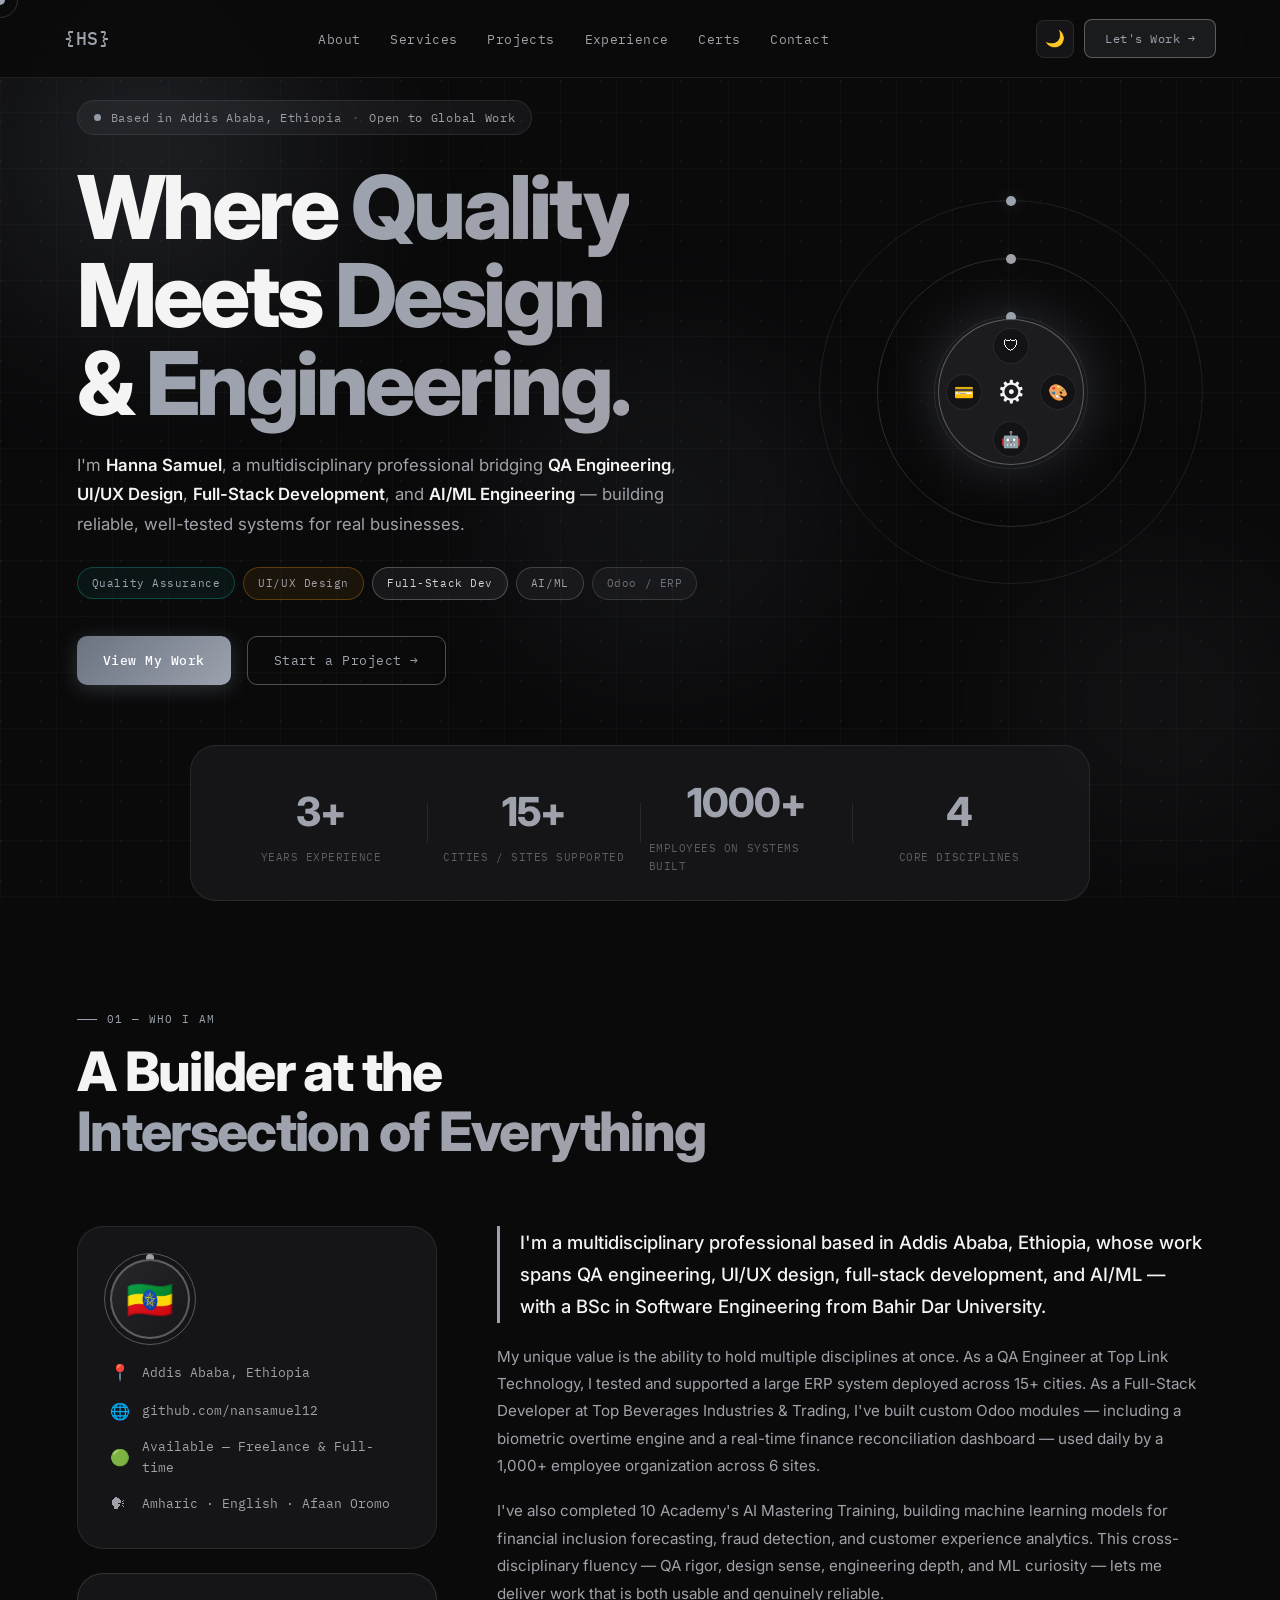
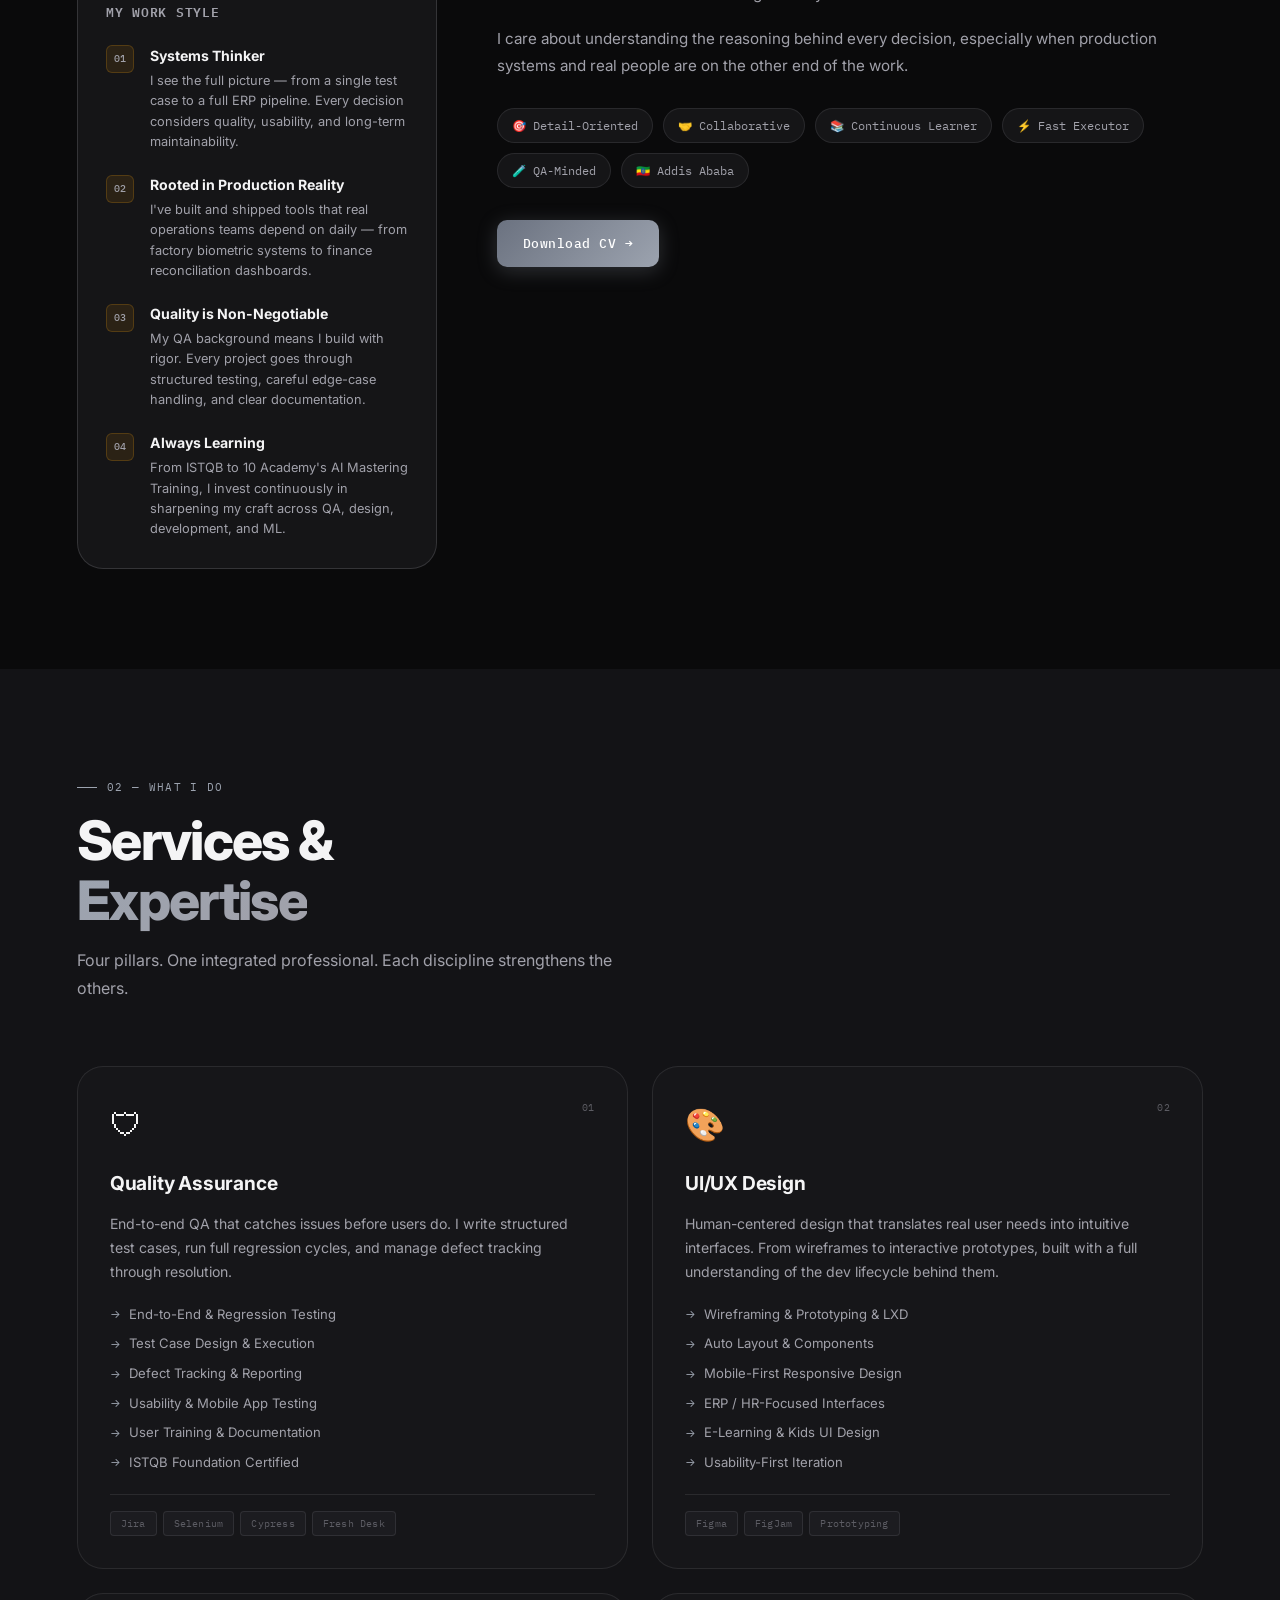
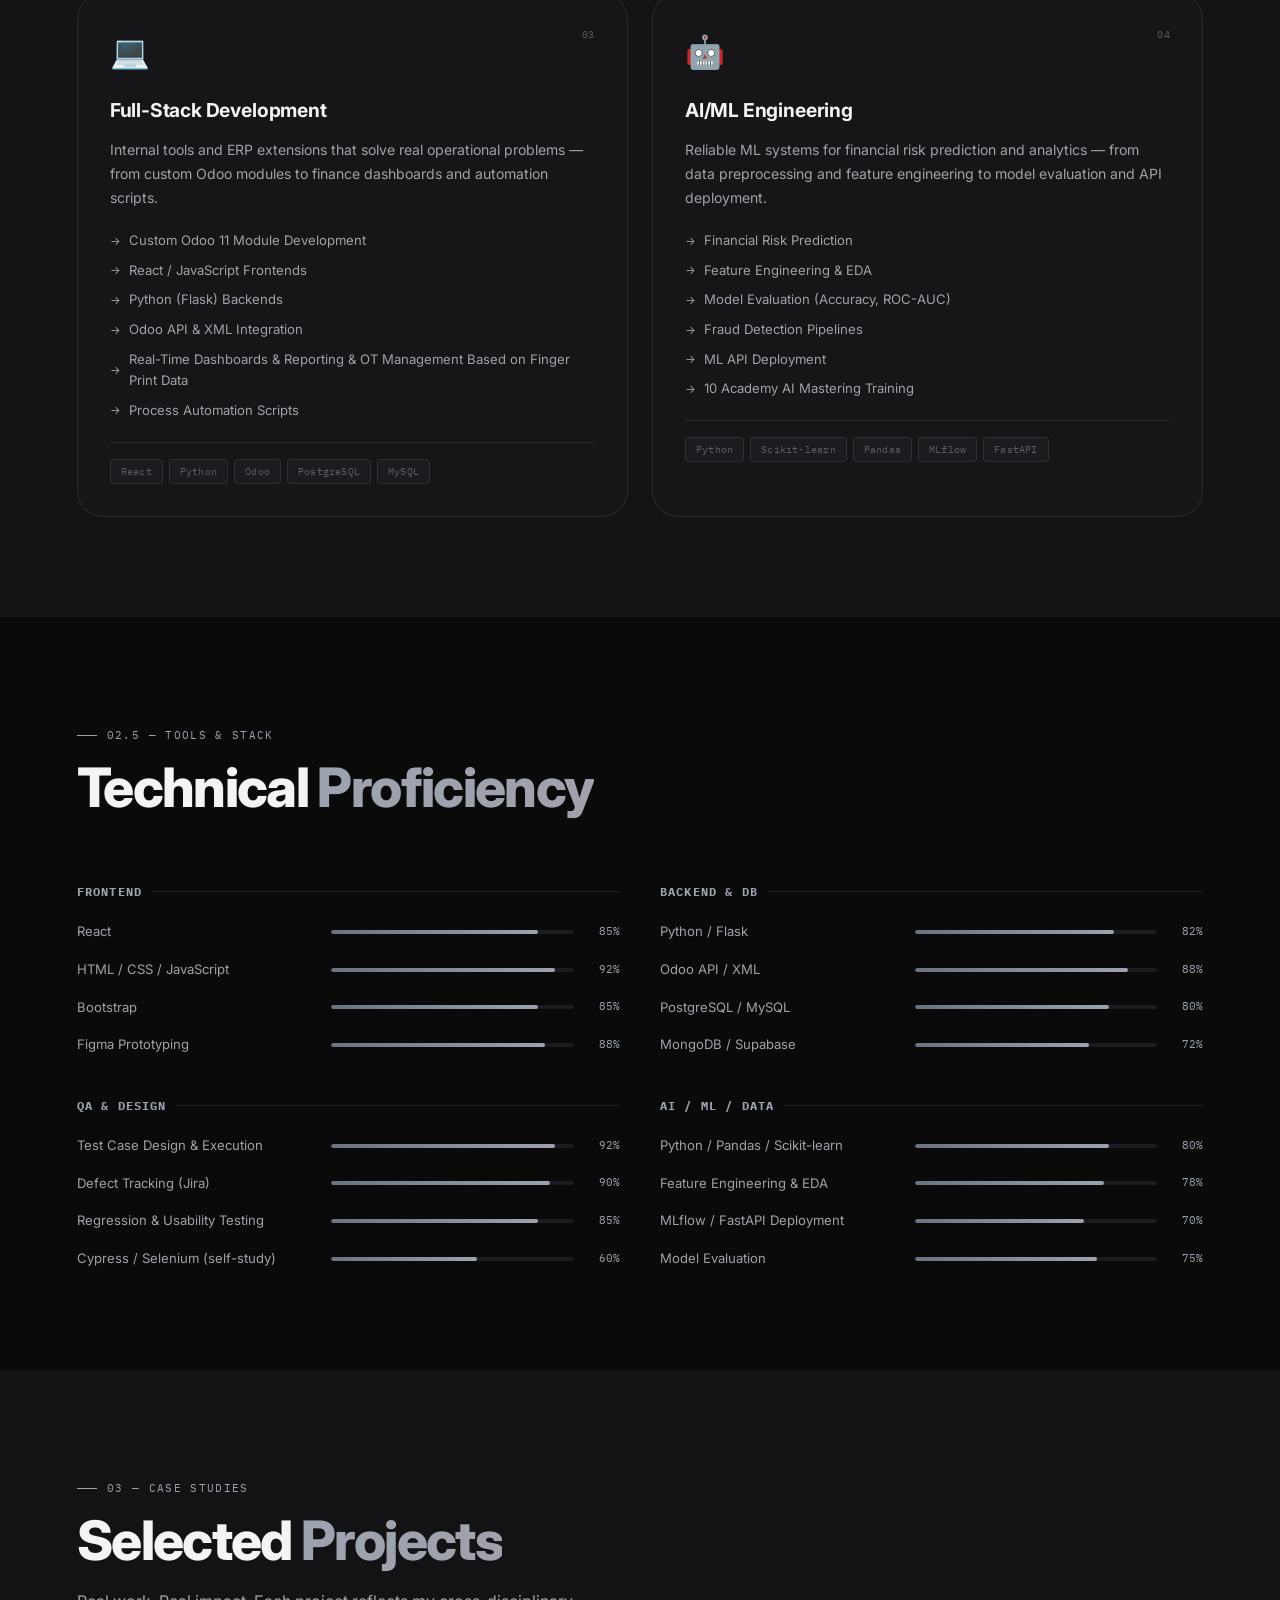
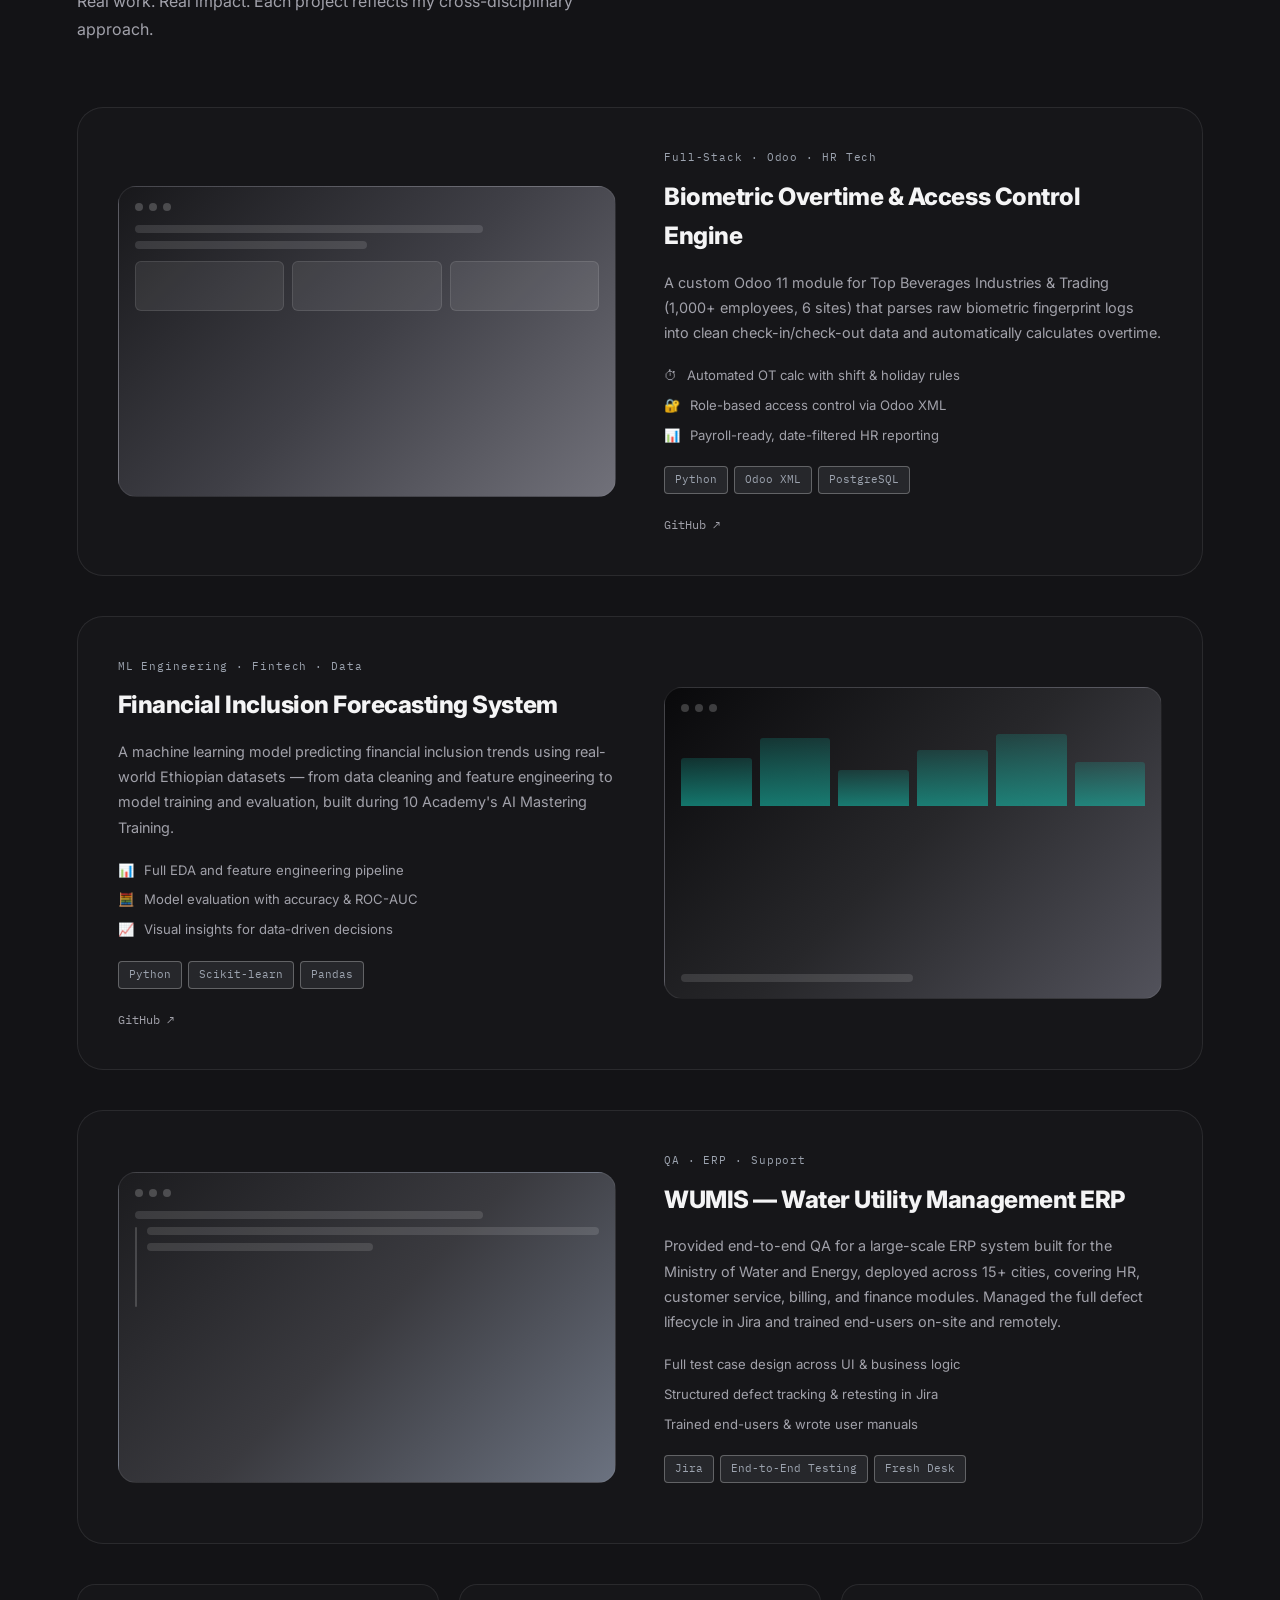
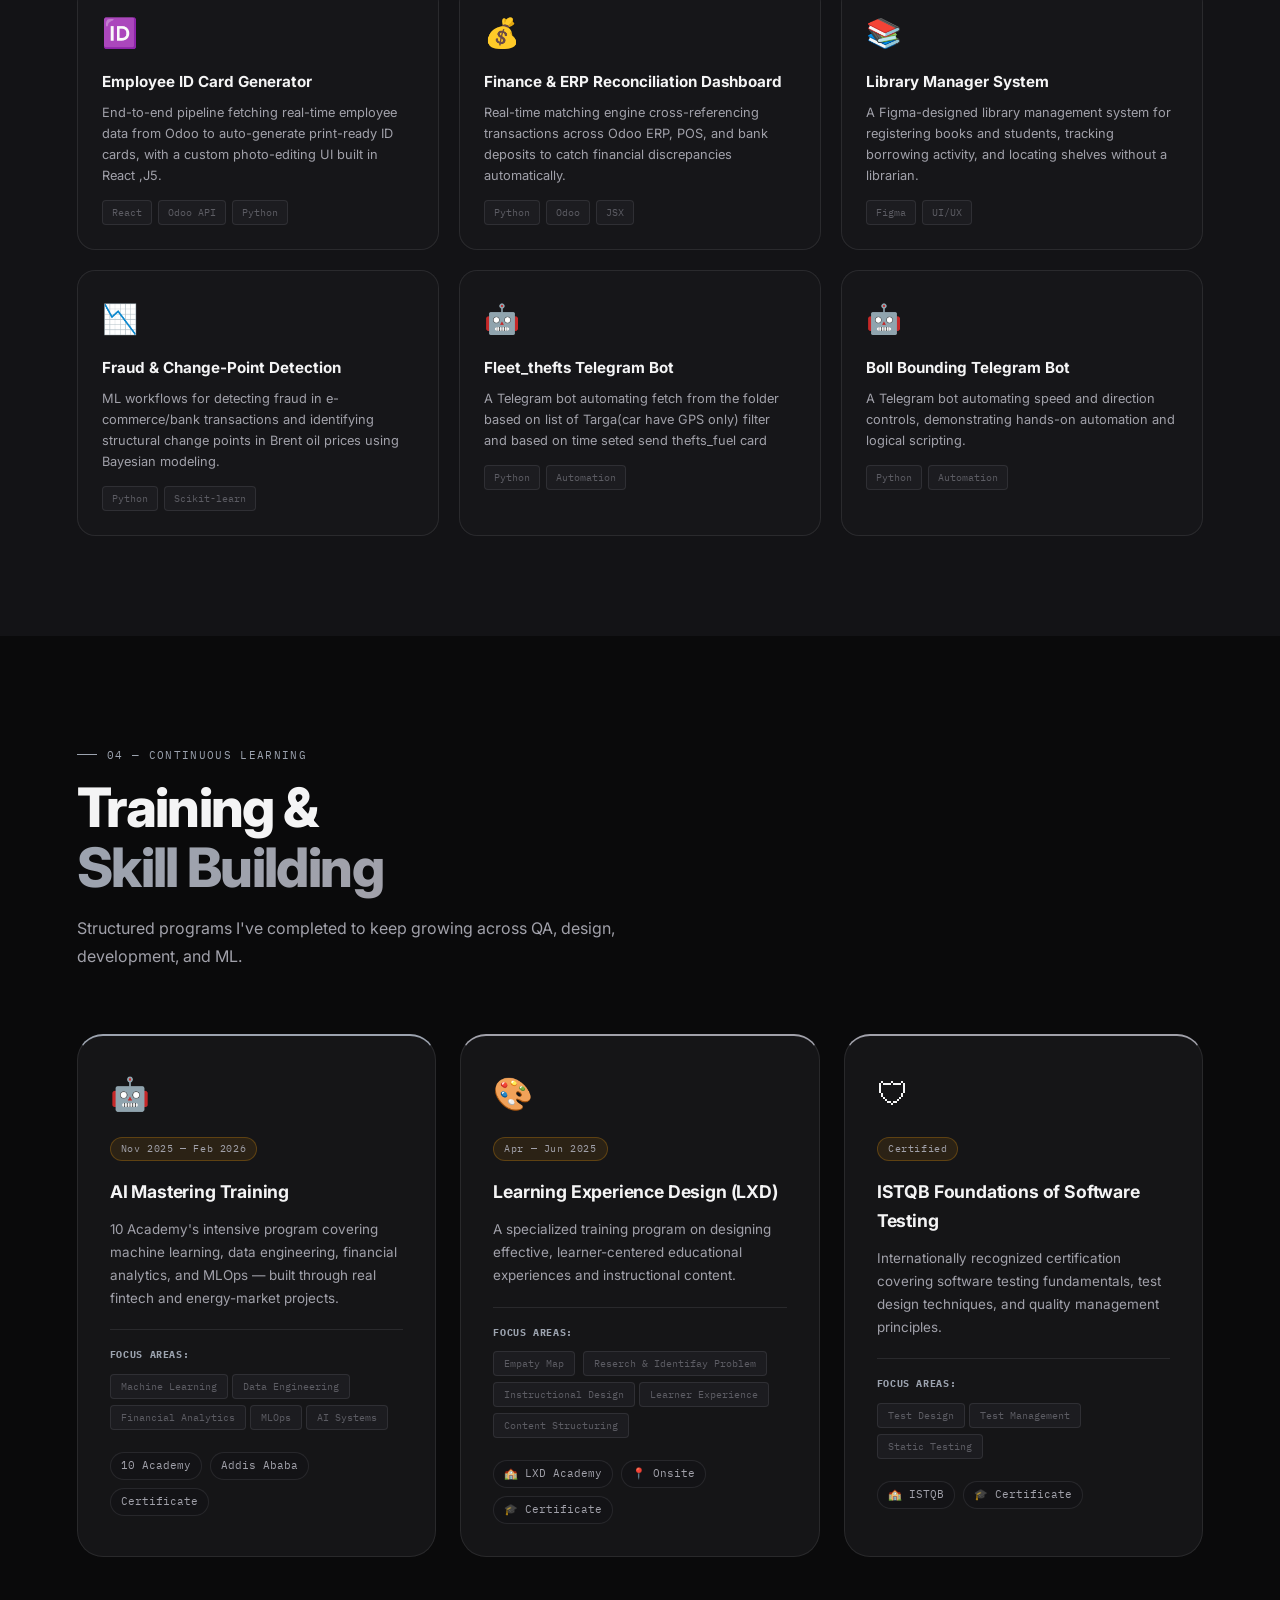
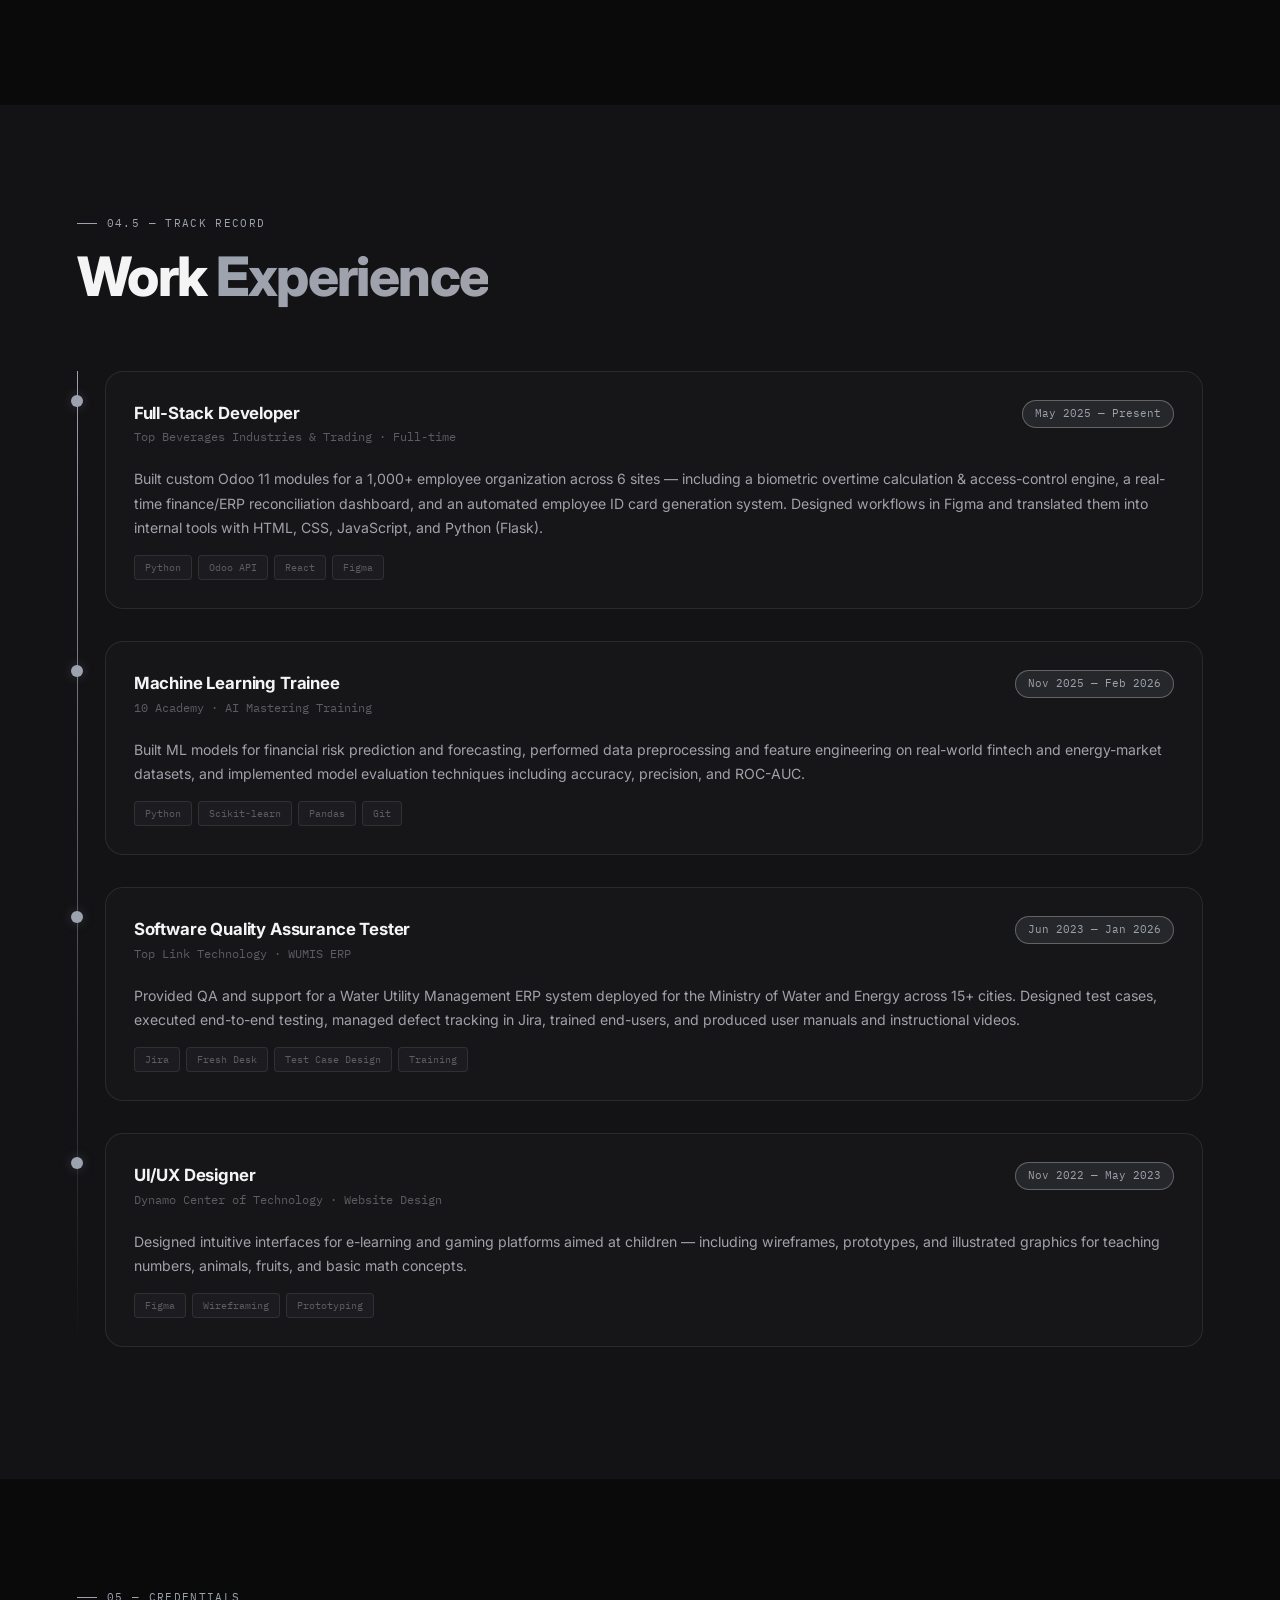
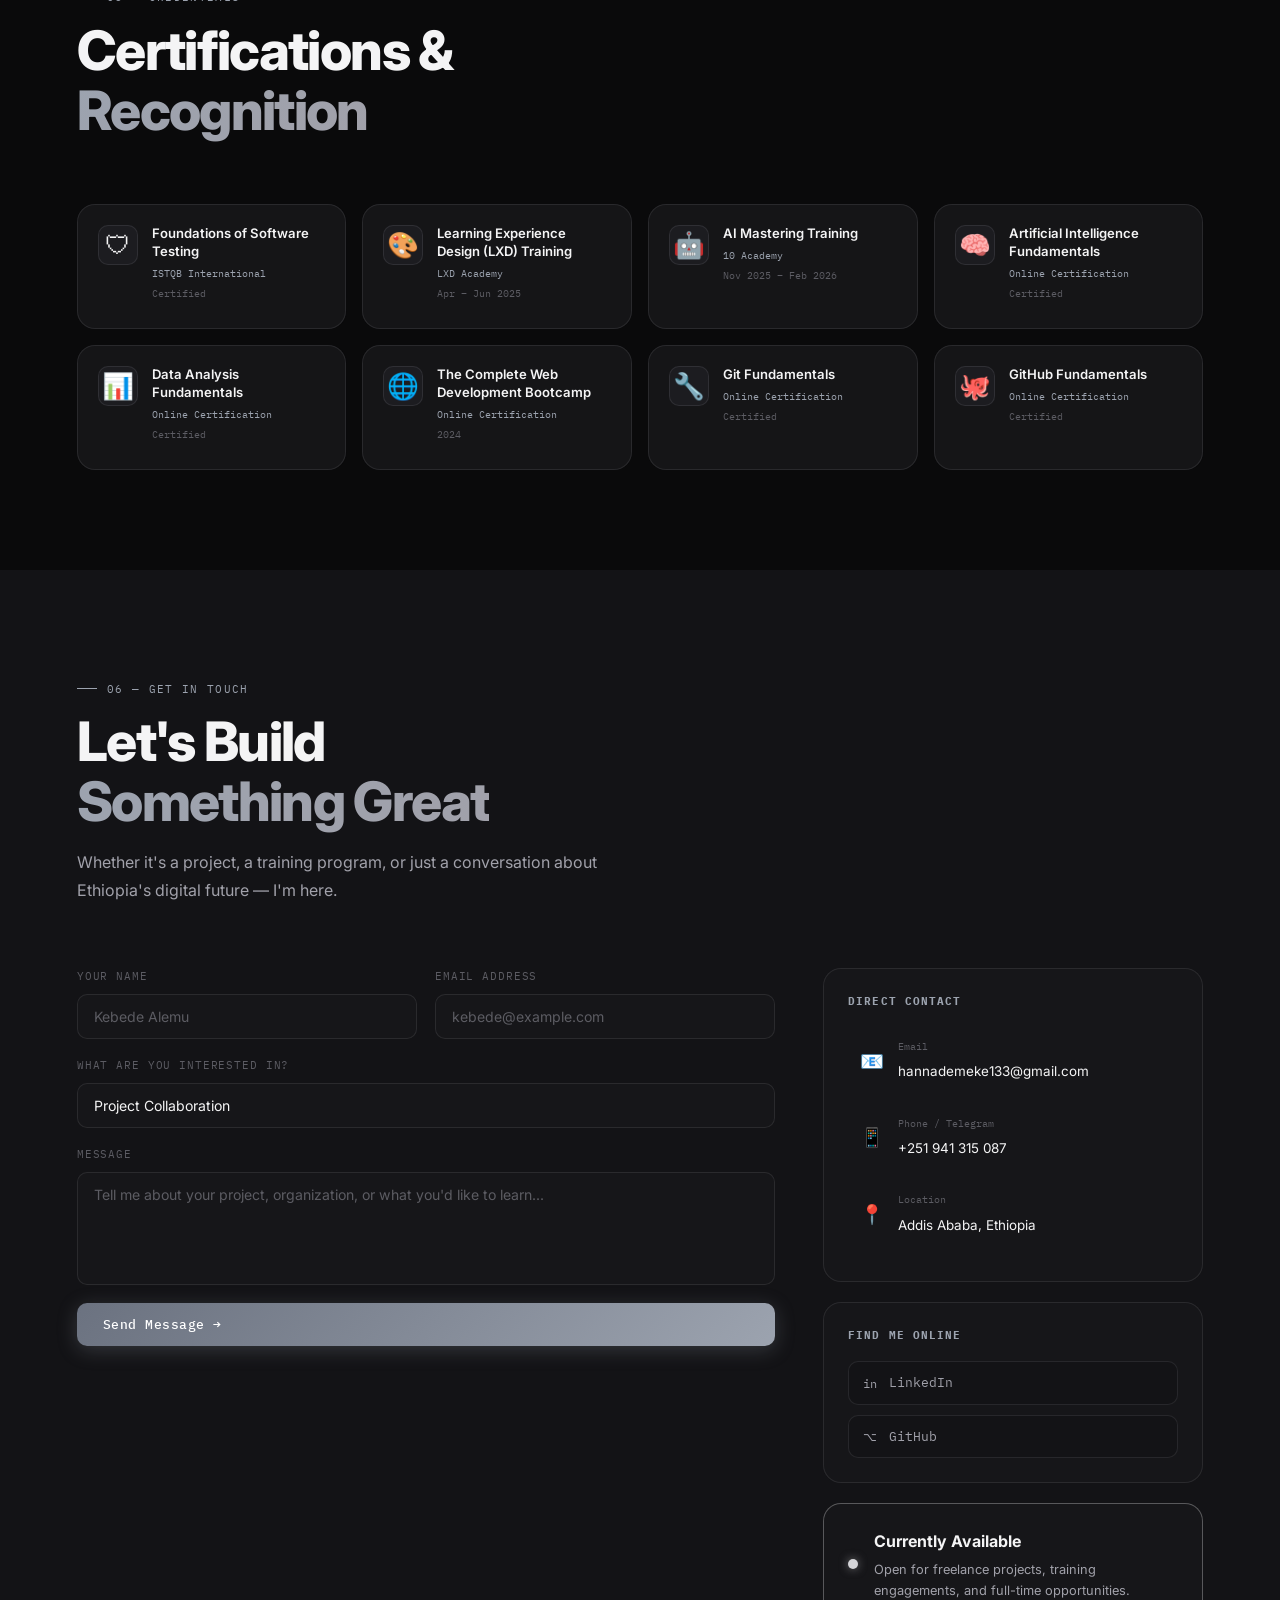
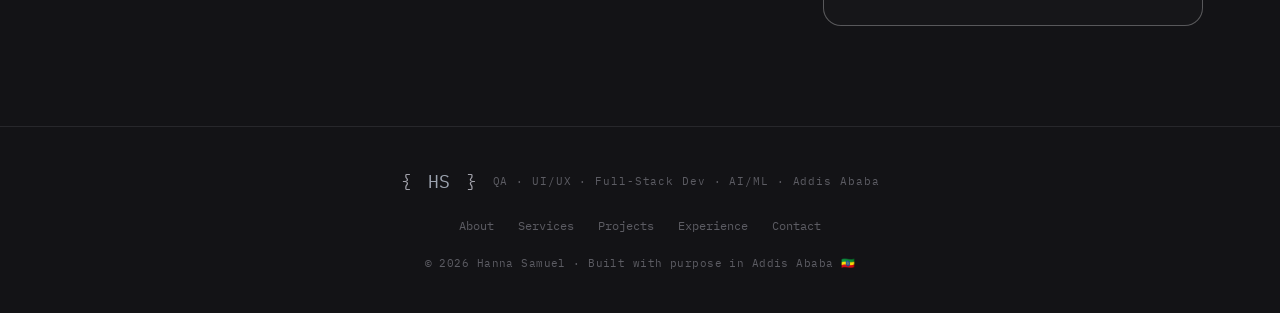
==== index.html @ 56874fc3 "personal website paid" ====
<!DOCTYPE html>
<html lang="en" data-theme="dark">
<head>
  <meta charset="UTF-8" />
  <meta name="viewport" content="width=device-width, initial-scale=1.0" />
  <title>Hanna Samuel — QA · UI/UX · Full-Stack Dev · AI/ML</title>
  <link rel="preconnect" href="https://fonts.googleapis.com" />
  <link href="https://fonts.googleapis.com/css2?family=Inter:wght@300;400;500;600;700;800;900&family=IBM+Plex+Mono:ital,wght@0,300;0,400;0,500;1,300&display=swap" rel="stylesheet" />
  <link rel="stylesheet" href="style.css" />
</head>
<body>

  <!-- ═══ CURSOR ═══ -->
  <div class="cursor" id="cursor"></div>
  <div class="cursor-trail" id="cursorTrail"></div>

  <!-- ═══ NAV ═══ -->
  <nav id="navbar">
    <a href="#hero" class="nav-logo">
      <span class="logo-bracket">{</span>HS<span class="logo-bracket">}</span>
    </a>
    <ul class="nav-links" id="navLinks">
      <li><a href="#about" data-label="01">About</a></li>
      <li><a href="#services" data-label="02">Services</a></li>
      <li><a href="#projects" data-label="03">Projects</a></li>
      <li><a href="#experience" data-label="04">Experience</a></li>
      <li><a href="#certificates" data-label="05">Certs</a></li>
      <li><a href="#contact" data-label="06">Contact</a></li>
    </ul>
    <div class="nav-actions">
      <button class="theme-btn" id="themeBtn" aria-label="Toggle theme">
        <span class="theme-icon-dark">🌙</span>
        <span class="theme-icon-light">☀️</span>
      </button>
      <a href="#contact" class="nav-cta">Let's Work →</a>
      <button class="hamburger" id="hamburger" aria-label="Menu">
        <span></span><span></span><span></span>
      </button>
    </div>
  </nav>

  <!-- Mobile Drawer -->
  <div class="mobile-drawer" id="mobileDrawer">
    <button class="drawer-close" id="drawerClose">✕</button>
    <nav class="drawer-nav">
      <a href="#about" onclick="closeDrawer()">About</a>
      <a href="#services" onclick="closeDrawer()">Services</a>
      <a href="#projects" onclick="closeDrawer()">Projects</a>
      <a href="#experience" onclick="closeDrawer()">Experience</a>
      <a href="#certificates" onclick="closeDrawer()">Certs</a>
      <a href="#contact" onclick="closeDrawer()">Contact</a>
    </nav>
    <div class="drawer-footer">
      <span class="drawer-tag">QA · UI/UX · Full-Stack Dev · AI/ML</span>
    </div>
  </div>

  <!-- ═══ HERO ═══ -->
  <section id="hero" class="hero">
    <!-- Ambient background -->
    <div class="hero-bg">
      <div class="hero-orb hero-orb-1"></div>
      <div class="hero-orb hero-orb-2"></div>
      <div class="hero-orb hero-orb-3"></div>
      <div class="hero-grid"></div>
    </div>

    <div class="hero-inner">
      <div class="hero-content">
        <div class="hero-eyebrow">
          <span class="hero-dot"></span>
          <span>Based in Addis Ababa, Ethiopia</span>
          <span class="hero-sep">·</span>
          <span>Open to Global Work</span>
        </div>

        <h1 class="hero-heading">
          <span class="line line-1">Where <em>Quality</em></span>
          <span class="line line-2">Meets <em>Design</em></span>
          <span class="line line-3">&amp; <em>Engineering.</em></span>
        </h1>

        <p class="hero-desc">
          I'm <strong>Hanna Samuel</strong>, a multidisciplinary professional bridging <strong>QA Engineering</strong>, <strong>UI/UX Design</strong>,
          <strong>Full-Stack Development</strong>, and <strong>AI/ML Engineering</strong> — building reliable, well-tested systems for real businesses.
        </p>

        <div class="hero-disciplines">
          <span class="disc disc-qa">Quality Assurance</span>
          <span class="disc disc-ux">UI/UX Design</span>
          <span class="disc disc-dev">Full-Stack Dev</span>
          <span class="disc disc-ai">AI/ML</span>
          <span class="disc disc-fin">Odoo / ERP</span>
        </div>

        <div class="hero-cta-row">
          <a href="#projects" class="btn-primary">View My Work</a>
          <a href="#contact" class="btn-ghost">Start a Project →</a>
        </div>
      </div>

      <div class="hero-visual">
        <div class="hv-ring hv-ring-1"></div>
        <div class="hv-ring hv-ring-2"></div>
        <div class="hv-ring hv-ring-3"></div>
        <div class="hv-core">
          <div class="hv-icon">⚙</div>
          <div class="hv-orbit hv-orbit-1"><span title="QA">🛡</span></div>
          <div class="hv-orbit hv-orbit-2"><span title="UI/UX">🎨</span></div>
          <div class="hv-orbit hv-orbit-3"><span title="AI/ML">🤖</span></div>
          <div class="hv-orbit hv-orbit-4"><span title="Fintech">💳</span></div>
        </div>
      </div>
    </div>

    <div class="hero-stats-bar">
      <div class="hstat"><span class="hstat-n">3+</span><span class="hstat-l">Years Experience</span></div>
      <div class="hstat-div"></div>
      <div class="hstat"><span class="hstat-n">15+</span><span class="hstat-l">Cities / Sites Supported</span></div>
      <div class="hstat-div"></div>
      <div class="hstat"><span class="hstat-n">1000+</span><span class="hstat-l">Employees on Systems Built</span></div>
      <div class="hstat-div"></div>
      <div class="hstat"><span class="hstat-n">4</span><span class="hstat-l">Core Disciplines</span></div>
    </div>
  </section>

  <!-- ═══ ABOUT ═══ -->
  <section id="about" class="section">
    <div class="container">
      <div class="section-header reveal">
        <span class="sec-label">01 — Who I Am</span>
        <h2 class="sec-title">A Builder at the<br><em>Intersection of Everything</em></h2>
      </div>

      <div class="about-grid">
        <div class="about-left reveal">
          <div class="about-card about-card-main">
            <div class="about-avatar">
              <div class="avatar-inner">🇪🇹</div>
              <div class="avatar-ring"></div>
            </div>
            <div class="about-quick">
              <div class="aq-item"><span class="aq-icon">📍</span><span>Addis Ababa, Ethiopia</span></div>
              <div class="aq-item"><span class="aq-icon">🌐</span><span>github.com/nansamuel12</span></div>
              <div class="aq-item"><span class="aq-icon">🟢</span><span>Available — Freelance &amp; Full-time</span></div>
              <div class="aq-item"><span class="aq-icon">🗣</span><span>Amharic · English · Afaan Oromo</span></div>
            </div>
          </div>

          <div class="work-style-card reveal">
            <h4 class="wsc-title">My Work Style</h4>
            <div class="wsc-items">
              <div class="wsc-item">
                <span class="wsc-num">01</span>
                <div>
                  <strong>Systems Thinker</strong>
                  <p>I see the full picture — from a single test case to a full ERP pipeline. Every decision considers quality, usability, and long-term maintainability.</p>
                </div>
              </div>
              <div class="wsc-item">
                <span class="wsc-num">02</span>
                <div>
                  <strong>Rooted in Production Reality</strong>
                  <p>I've built and shipped tools that real operations teams depend on daily — from factory biometric systems to finance reconciliation dashboards.</p>
                </div>
              </div>
              <div class="wsc-item">
                <span class="wsc-num">03</span>
                <div>
                  <strong>Quality is Non-Negotiable</strong>
                  <p>My QA background means I build with rigor. Every project goes through structured testing, careful edge-case handling, and clear documentation.</p>
                </div>
              </div>
              <div class="wsc-item">
                <span class="wsc-num">04</span>
                <div>
                  <strong>Always Learning</strong>
                  <p>From ISTQB to 10 Academy's AI Mastering Training, I invest continuously in sharpening my craft across QA, design, development, and ML.</p>
                </div>
              </div>
            </div>
          </div>
        </div>

        <div class="about-right reveal">
          <p class="about-intro">I'm a multidisciplinary professional based in Addis Ababa, Ethiopia, whose work spans QA engineering, UI/UX design, full-stack development, and AI/ML — with a BSc in Software Engineering from Bahir Dar University.</p>
          <p class="about-body">My unique value is the ability to hold multiple disciplines at once. As a QA Engineer at Top Link Technology, I tested and supported a large ERP system deployed across 15+ cities. As a Full-Stack Developer at Top Beverages Industries &amp; Trading, I've built custom Odoo modules — including a biometric overtime engine and a real-time finance reconciliation dashboard — used daily by a 1,000+ employee organization across 6 sites.</p>
          <p class="about-body">I've also completed 10 Academy's AI Mastering Training, building machine learning models for financial inclusion forecasting, fraud detection, and customer experience analytics. This cross-disciplinary fluency — QA rigor, design sense, engineering depth, and ML curiosity — lets me deliver work that is both usable and genuinely reliable.</p>
          <p class="about-body">I care about understanding the reasoning behind every decision, especially when production systems and real people are on the other end of the work.</p>

          <div class="about-values">
            <div class="av-tag">🎯 Detail-Oriented</div>
            <div class="av-tag">🤝 Collaborative</div>
            <div class="av-tag">📚 Continuous Learner</div>
            <div class="av-tag">⚡ Fast Executor</div>
            <div class="av-tag">🧪 QA-Minded</div>
            <div class="av-tag">🇪🇹 Addis Ababa</div>
          </div>

          <a href="#contact" class="btn-primary" style="margin-top:32px;display:inline-flex">Download CV →</a>
        </div>
      </div>
    </div>
  </section>

  <!-- ═══ SERVICES ═══ -->
  <section id="services" class="section section-alt">
    <div class="container">
      <div class="section-header reveal">
        <span class="sec-label">02 — What I Do</span>
        <h2 class="sec-title">Services &amp;<br><em>Expertise</em></h2>
        <p class="sec-sub">Four pillars. One integrated professional. Each discipline strengthens the others.</p>
      </div>

      <div class="services-grid reveal">

        <!-- QA -->
        <div class="service-card sc-qa">
          <div class="sc-header">
            <div class="sc-icon">🛡</div>
            <span class="sc-num">01</span>
          </div>
          <h3 class="sc-title">Quality Assurance</h3>
          <p class="sc-desc">End-to-end QA that catches issues before users do. I write structured test cases, run full regression cycles, and manage defect tracking through resolution.</p>
          <ul class="sc-list">
            <li>End-to-End &amp; Regression Testing</li>
            <li>Test Case Design &amp; Execution</li>
            <li>Defect Tracking &amp; Reporting</li>
            <li>Usability &amp; Mobile App Testing</li>
            <li>User Training &amp; Documentation</li>
            <li>ISTQB Foundation Certified</li>
          </ul>
          <div class="sc-tools">
            <span>Jira</span><span>Selenium</span><span>Cypress</span><span>Fresh Desk</span>
          </div>
        </div>

        <!-- UX -->
        <div class="service-card sc-ux">
          <div class="sc-header">
            <div class="sc-icon">🎨</div>
            <span class="sc-num">02</span>
          </div>
          <h3 class="sc-title">UI/UX Design</h3>
          <p class="sc-desc">Human-centered design that translates real user needs into intuitive interfaces. From wireframes to interactive prototypes, built with a full understanding of the dev lifecycle behind them.</p>
          <ul class="sc-list">
            <li>Wireframing &amp; Prototyping  &amp; LXD</li>
            <li>Auto Layout &amp; Components</li>
            <li>Mobile-First Responsive Design</li>
            <li>ERP / HR-Focused Interfaces</li>
            <li>E-Learning &amp; Kids UI Design</li>
            <li>Usability-First Iteration</li>
          </ul>
          <div class="sc-tools">
            <span>Figma</span><span>FigJam</span><span>Prototyping</span>
          </div>
        </div>

        <!-- Web Dev -->
        <div class="service-card sc-dev">
          <div class="sc-header">
            <div class="sc-icon">💻</div>
            <span class="sc-num">03</span>
          </div>
          <h3 class="sc-title">Full-Stack Development</h3>
          <p class="sc-desc">Internal tools and ERP extensions that solve real operational problems — from custom Odoo modules to finance dashboards and automation scripts.</p>
          <ul class="sc-list">
            <li>Custom Odoo 11 Module Development</li>
            <li>React / JavaScript Frontends</li>
            <li>Python (Flask) Backends</li>
            <li>Odoo API &amp; XML Integration</li>
            <li>Real-Time Dashboards &amp; Reporting  &amp; OT Management Based on Finger Print Data</li>
            <li>Process Automation Scripts</li>
          </ul>
          <div class="sc-tools">
            <span>React</span><span>Python</span><span>Odoo</span><span>PostgreSQL</span><span>MySQL</span>
          </div>
        </div>

        <!-- AI/ML Fintech -->
        <div class="service-card sc-ai">
          <div class="sc-header">
            <div class="sc-icon">🤖</div>
            <span class="sc-num">04</span>
          </div>
          <h3 class="sc-title">AI/ML Engineering</h3>
          <p class="sc-desc">Reliable ML systems for financial risk prediction and analytics — from data preprocessing and feature engineering to model evaluation and API deployment.</p>
          <ul class="sc-list">
            <li>Financial Risk Prediction</li>
            <li>Feature Engineering &amp; EDA</li>
            <li>Model Evaluation (Accuracy, ROC-AUC)</li>
            <li>Fraud Detection Pipelines</li>
            <li>ML API Deployment</li>
            <li>10 Academy AI Mastering Training</li>
          </ul>
          <div class="sc-tools">
            <span>Python</span><span>Scikit-learn</span><span>Pandas</span><span>MLflow</span><span>FastAPI</span>
          </div>
        </div>

      </div>
    </div>
  </section>

  <!-- ═══ SKILLS ═══ -->
  <section id="skills" class="section">
    <div class="container">
      <div class="section-header reveal">
        <span class="sec-label">02.5 — Tools &amp; Stack</span>
        <h2 class="sec-title">Technical <em>Proficiency</em></h2>
      </div>
      <div class="skills-cols reveal">
        <div class="skills-col">
          <h4 class="sk-cat">Frontend</h4>
          <div class="sk-bars">
            <div class="sk-row"><span>React</span><div class="sk-track"><div class="sk-fill" data-w="85"></div></div><span class="sk-pct">85%</span></div>
            <div class="sk-row"><span>HTML / CSS / JavaScript</span><div class="sk-track"><div class="sk-fill" data-w="92"></div></div><span class="sk-pct">92%</span></div>
            <div class="sk-row"><span>Bootstrap</span><div class="sk-track"><div class="sk-fill" data-w="85"></div></div><span class="sk-pct">85%</span></div>
            <div class="sk-row"><span>Figma Prototyping</span><div class="sk-track"><div class="sk-fill" data-w="88"></div></div><span class="sk-pct">88%</span></div>
          </div>
        </div>
        <div class="skills-col">
          <h4 class="sk-cat">Backend &amp; DB</h4>
          <div class="sk-bars">
            <div class="sk-row"><span>Python / Flask</span><div class="sk-track"><div class="sk-fill" data-w="82"></div></div><span class="sk-pct">82%</span></div>
            <div class="sk-row"><span>Odoo API / XML</span><div class="sk-track"><div class="sk-fill" data-w="88"></div></div><span class="sk-pct">88%</span></div>
            <div class="sk-row"><span>PostgreSQL / MySQL</span><div class="sk-track"><div class="sk-fill" data-w="80"></div></div><span class="sk-pct">80%</span></div>
            <div class="sk-row"><span>MongoDB / Supabase</span><div class="sk-track"><div class="sk-fill" data-w="72"></div></div><span class="sk-pct">72%</span></div>
          </div>
        </div>
        <div class="skills-col">
          <h4 class="sk-cat">QA &amp; Design</h4>
          <div class="sk-bars">
            <div class="sk-row"><span>Test Case Design &amp; Execution</span><div class="sk-track"><div class="sk-fill" data-w="92"></div></div><span class="sk-pct">92%</span></div>
            <div class="sk-row"><span>Defect Tracking (Jira)</span><div class="sk-track"><div class="sk-fill" data-w="90"></div></div><span class="sk-pct">90%</span></div>
            <div class="sk-row"><span>Regression &amp; Usability Testing</span><div class="sk-track"><div class="sk-fill" data-w="85"></div></div><span class="sk-pct">85%</span></div>
            <div class="sk-row"><span>Cypress / Selenium (self-study)</span><div class="sk-track"><div class="sk-fill" data-w="60"></div></div><span class="sk-pct">60%</span></div>
          </div>
        </div>
        <div class="skills-col">
          <h4 class="sk-cat">AI / ML / Data</h4>
          <div class="sk-bars">
            <div class="sk-row"><span>Python / Pandas / Scikit-learn</span><div class="sk-track"><div class="sk-fill" data-w="80"></div></div><span class="sk-pct">80%</span></div>
            <div class="sk-row"><span>Feature Engineering &amp; EDA</span><div class="sk-track"><div class="sk-fill" data-w="78"></div></div><span class="sk-pct">78%</span></div>
            <div class="sk-row"><span>MLflow / FastAPI Deployment</span><div class="sk-track"><div class="sk-fill" data-w="70"></div></div><span class="sk-pct">70%</span></div>
            <div class="sk-row"><span>Model Evaluation</span><div class="sk-track"><div class="sk-fill" data-w="75"></div></div><span class="sk-pct">75%</span></div>
          </div>
        </div>
      </div>
    </div>
  </section>

  <!-- ═══ PROJECTS ═══ -->
  <section id="projects" class="section section-alt">
    <div class="container">
      <div class="section-header reveal">
        <span class="sec-label">03 — Case Studies</span>
        <h2 class="sec-title">Selected <em>Projects</em></h2>
        <p class="sec-sub">Real work. Real impact. Each project reflects my cross-disciplinary approach.</p>
      </div>

      <div class="projects-list">

        <div class="project-feature reveal">
          <div class="pf-visual pf-visual-1">
            <div class="pf-mockup">
              <div class="pm-bar"><span></span><span></span><span></span></div>
              <div class="pm-content">
                <div class="pm-row pm-row-wide"></div>
                <div class="pm-row pm-row-med"></div>
                <div class="pm-cards">
                  <div class="pm-card"></div><div class="pm-card"></div><div class="pm-card"></div>
                </div>
              </div>
            </div>
          </div>
          <div class="pf-info">
            <span class="pf-cat">Full-Stack · Odoo · HR Tech</span>
            <h3 class="pf-title">Biometric Overtime &amp; Access Control Engine</h3>
            <p class="pf-desc">A custom Odoo 11 module for Top Beverages Industries &amp; Trading (1,000+ employees, 6 sites) that parses raw biometric fingerprint logs into clean check-in/check-out data and automatically calculates overtime.</p>
            <div class="pf-highlights">
              <div class="pf-hl"><span>⏱</span><span>Automated OT calc with shift &amp; holiday rules</span></div>
              <div class="pf-hl"><span>🔐</span><span>Role-based access control via Odoo XML</span></div>
              <div class="pf-hl"><span>📊</span><span>Payroll-ready, date-filtered HR reporting</span></div>
            </div>
            <div class="pf-stack">
              <span>Python</span><span>Odoo XML</span><span>PostgreSQL</span>
            </div>
            <div class="pf-links">
              <a href="https://github.com/nansamuel12" target="_blank" class="btn-link">GitHub ↗</a>
            </div>
          </div>
        </div>

        <div class="project-feature pf-reverse reveal">
          <div class="pf-visual pf-visual-2">
            <div class="pf-mockup">
              <div class="pm-bar"><span></span><span></span><span></span></div>
              <div class="pm-content">
                <div class="pm-chart">
                  <div class="pm-bar-chart">
                    <div class="pmbc-bar" style="height:60%"></div>
                    <div class="pmbc-bar" style="height:85%"></div>
                    <div class="pmbc-bar" style="height:45%"></div>
                    <div class="pmbc-bar" style="height:70%"></div>
                    <div class="pmbc-bar" style="height:90%"></div>
                    <div class="pmbc-bar" style="height:55%"></div>
                  </div>
                </div>
                <div class="pm-row pm-row-med" style="margin-top:12px"></div>
              </div>
            </div>
          </div>
          <div class="pf-info">
            <span class="pf-cat">ML Engineering · Fintech · Data</span>
            <h3 class="pf-title">Financial Inclusion Forecasting System</h3>
            <p class="pf-desc">A machine learning model predicting financial inclusion trends using real-world Ethiopian datasets — from data cleaning and feature engineering to model training and evaluation, built during 10 Academy's AI Mastering Training.</p>
            <div class="pf-highlights">
              <div class="pf-hl"><span>📊</span><span>Full EDA and feature engineering pipeline</span></div>
              <div class="pf-hl"><span>🧮</span><span>Model evaluation with accuracy &amp; ROC-AUC</span></div>
              <div class="pf-hl"><span>📈</span><span>Visual insights for data-driven decisions</span></div>
            </div>
            <div class="pf-stack">
              <span>Python</span><span>Scikit-learn</span><span>Pandas</span>
            </div>
            <div class="pf-links">
              <a href="https://github.com/nansamuel12/Forecasting-Financial_ethiopian" target="_blank" class="btn-link">GitHub ↗</a>
            </div>
          </div>
        </div>

        <div class="project-feature reveal">
          <div class="pf-visual pf-visual-3">
            <div class="pf-mockup">
              <div class="pm-bar"><span></span><span></span><span></span></div>
              <div class="pm-content">
                <div class="pm-row pm-row-wide"></div>
                <div class="pm-grid-2">
                  <div class="pm-card pm-card-tall"></div>
                  <div>
                    <div class="pm-row" style="margin-bottom:8px"></div>
                    <div class="pm-row pm-row-med"></div>
                  </div>
                </div>
              </div>
            </div>
          </div>
          <div class="pf-info">
            <span class="pf-cat">QA · ERP · Support</span>
            <h3 class="pf-title">WUMIS — Water Utility Management ERP</h3>
            <p class="pf-desc">Provided end-to-end QA for a large-scale ERP system built for the Ministry of Water and Energy, deployed across 15+ cities, covering HR, customer service, billing, and finance modules. Managed the full defect lifecycle in Jira and trained end-users on-site and remotely.</p>
            <div class="pf-highlights">
              <div class="pf-hl"><span>Full test case design across UI &amp; business logic</span></div>
              <div class="pf-hl"><span>Structured defect tracking &amp; retesting in Jira</span></div>
              <div class="pf-hl"><span>Trained end-users &amp; wrote user manuals</span></div>
            </div>
            <div class="pf-stack">
              <span>Jira</span><span>End-to-End Testing</span><span>Fresh Desk</span>
            </div>
          </div>
        </div>

      </div>

      <!-- Small project cards -->
      <div class="mini-projects reveal">
        <div class="mp-card">
          <span class="mp-icon">🆔</span>
          <h4>Employee ID Card Generator</h4>
          <p>End-to-end pipeline fetching real-time employee data from Odoo to auto-generate print-ready ID cards, with a custom photo-editing UI built in React ,J5.</p>
          <div class="mp-tags"><span>React</span><span>Odoo API</span><span>Python</span></div>
        </div>
        <div class="mp-card">
          <span class="mp-icon">💰</span>
          <h4>Finance &amp; ERP Reconciliation Dashboard</h4>
          <p>Real-time matching engine cross-referencing transactions across Odoo ERP, POS, and bank deposits to catch financial discrepancies automatically.</p>
          <div class="mp-tags"><span>Python</span><span>Odoo</span><span>JSX</span></div>
        </div>
        <div class="mp-card">
          <span class="mp-icon">📚</span>
          <h4>Library Manager System</h4>
          <p>A Figma-designed library management system for registering books and students, tracking borrowing activity, and locating shelves without a librarian.</p>
          <div class="mp-tags"><span>Figma</span><span>UI/UX</span></div>
        </div>
        <div class="mp-card">
          <span class="mp-icon">📉</span>
          <h4>Fraud &amp; Change-Point Detection</h4>
          <p>ML workflows for detecting fraud in e-commerce/bank transactions and identifying structural change points in Brent oil prices using Bayesian modeling.</p>
          <div class="mp-tags"><span>Python</span><span>Scikit-learn</span></div>
        </div>
         <div class="mp-card">
          <span class="mp-icon">🤖</span>
          <h4>Fleet_thefts Telegram Bot</h4>
          <p>A Telegram bot automating fetch from the folder based on list of Targa(car have GPS only) filter and based on time seted send thefts_fuel card</p>
          <div class="mp-tags"><span>Python</span><span>Automation</span></div>
        </div>
        <div class="mp-card">
          <span class="mp-icon">🤖</span>
          <h4>Boll Bounding Telegram Bot</h4>
          <p>A Telegram bot automating speed and direction controls, demonstrating hands-on automation and logical scripting.</p>
          <div class="mp-tags"><span>Python</span><span>Automation</span></div>
        </div>

      </div>
    </div>
  </section>

  <!-- ═══ LEARNING ═══ -->
  <section id="learning" class="section">
    <div class="container">
      <div class="section-header reveal">
        <span class="sec-label">04 — Continuous Learning</span>
        <h2 class="sec-title">Training &amp;<br><em>Skill Building</em></h2>
        <p class="sec-sub">Structured programs I've completed to keep growing across QA, design, development, and ML.</p>
      </div>

      <div class="training-grid reveal">

        <div class="training-card tc-ml">
          <div class="tc-icon">🤖</div>
          <div class="tc-badge">Nov 2025 — Feb 2026</div>
          <h3 class="tc-title">AI Mastering Training</h3>
          <p class="tc-desc">10 Academy's intensive program covering machine learning, data engineering, financial analytics, and MLOps — built through real fintech and energy-market projects.</p>
          <div class="tc-modules">
            <strong>Focus Areas:</strong>
            <span>Machine Learning</span><span>Data Engineering</span><span>Financial Analytics</span><span>MLOps</span><span>AI Systems</span>
          </div>
          <div class="tc-meta">
            <span>10 Academy</span>
            <span>Addis Ababa</span>
            <span>Certificate</span>
          </div>
        </div>

        <div class="training-card tc-de">
          <div class="tc-icon">🎨</div>
          <div class="tc-badge">Apr — Jun 2025</div>
          <h3 class="tc-title">Learning Experience Design (LXD)</h3>
          <p class="tc-desc">A specialized training program on designing effective, learner-centered educational experiences and instructional content.</p>
          <div class="tc-modules">
            <strong>Focus Areas:</strong>
             <span>Empaty Map</span> <span>Reserch & Identifay Problem</span><span>Instructional Design</span><span>Learner Experience</span><span>Content Structuring</span>
          </div>
          <div class="tc-meta">
            <span>🏫 LXD Academy</span>
            <span>📍 Onsite</span>
            <span>🎓 Certificate</span>
          </div>
        </div>

        <div class="training-card tc-fin">
          <div class="tc-icon">🛡</div>
          <div class="tc-badge">Certified</div>
          <h3 class="tc-title">ISTQB Foundations of Software Testing</h3>
          <p class="tc-desc">Internationally recognized certification covering software testing fundamentals, test design techniques, and quality management principles.</p>
          <div class="tc-modules">
            <strong>Focus Areas:</strong>
            <span>Test Design</span><span>Test Management</span><span>Static Testing</span>
          </div>
          <div class="tc-meta">
            <span>🏫 ISTQB</span>
            <span>🎓 Certificate</span>
          </div>
        </div>

      </div>
    </div>
  </section>

  <!-- ═══ EXPERIENCE ═══ -->
  <section id="experience" class="section section-alt">
    <div class="container">
      <div class="section-header reveal">
        <span class="sec-label">04.5 — Track Record</span>
        <h2 class="sec-title">Work <em>Experience</em></h2>
      </div>
      <div class="timeline reveal">
        <div class="tl-item">
          <div class="tl-dot"></div>
          <div class="tl-card">
            <div class="tl-top">
              <div>
                <div class="tl-role">Full-Stack Developer</div>
                <div class="tl-company">Top Beverages Industries &amp; Trading · Full-time</div>
              </div>
              <span class="tl-period">May 2025 — Present</span>
            </div>
            <p class="tl-desc">Built custom Odoo 11 modules for a 1,000+ employee organization across 6 sites — including a biometric overtime calculation &amp; access-control engine, a real-time finance/ERP reconciliation dashboard, and an automated employee ID card generation system. Designed workflows in Figma and translated them into internal tools with HTML, CSS, JavaScript, and Python (Flask).</p>
            <div class="tl-tags"><span>Python</span><span>Odoo API</span><span>React</span><span>Figma</span></div>
          </div>
        </div>
        <div class="tl-item">
          <div class="tl-dot"></div>
          <div class="tl-card">
            <div class="tl-top">
              <div>
                <div class="tl-role">Machine Learning Trainee</div>
                <div class="tl-company">10 Academy · AI Mastering Training</div>
              </div>
              <span class="tl-period">Nov 2025 — Feb 2026</span>
            </div>
            <p class="tl-desc">Built ML models for financial risk prediction and forecasting, performed data preprocessing and feature engineering on real-world fintech and energy-market datasets, and implemented model evaluation techniques including accuracy, precision, and ROC-AUC.</p>
            <div class="tl-tags"><span>Python</span><span>Scikit-learn</span><span>Pandas</span><span>Git</span></div>
          </div>
        </div>
        <div class="tl-item">
          <div class="tl-dot"></div>
          <div class="tl-card">
            <div class="tl-top">
              <div>
                <div class="tl-role">Software Quality Assurance Tester</div>
                <div class="tl-company">Top Link Technology · WUMIS ERP</div>
              </div>
              <span class="tl-period">Jun 2023 — Jan 2026</span>
            </div>
            <p class="tl-desc">Provided QA and support for a Water Utility Management ERP system deployed for the Ministry of Water and Energy across 15+ cities. Designed test cases, executed end-to-end testing, managed defect tracking in Jira, trained end-users, and produced user manuals and instructional videos.</p>
            <div class="tl-tags"><span>Jira</span><span>Fresh Desk</span><span>Test Case Design</span><span>Training</span></div>
          </div>
        </div>
        <div class="tl-item">
          <div class="tl-dot"></div>
          <div class="tl-card">
            <div class="tl-top">
              <div>
                <div class="tl-role">UI/UX Designer</div>
                <div class="tl-company">Dynamo Center of Technology · Website Design</div>
              </div>
              <span class="tl-period">Nov 2022 — May 2023</span>
            </div>
            <p class="tl-desc">Designed intuitive interfaces for e-learning and gaming platforms aimed at children — including wireframes, prototypes, and illustrated graphics for teaching numbers, animals, fruits, and basic math concepts.</p>
            <div class="tl-tags"><span>Figma</span><span>Wireframing</span><span>Prototyping</span></div>
          </div>
        </div>
      </div>
    </div>
  </section>

  <!-- ═══ CERTIFICATES ═══ -->
  <section id="certificates" class="section">
    <div class="container">
      <div class="section-header reveal">
        <span class="sec-label">05 — Credentials</span>
        <h2 class="sec-title">Certifications &amp;<br><em>Recognition</em></h2>
      </div>
      <div class="certs-grid reveal">
        <div class="cert-card"><div class="cert-icon">🛡</div><div class="cert-body"><div class="cert-name">Foundations of Software Testing</div><div class="cert-issuer">ISTQB International</div><div class="cert-date">Certified</div></div></div>
        <div class="cert-card"><div class="cert-icon">🎨</div><div class="cert-body"><div class="cert-name">Learning Experience Design (LXD) Training</div><div class="cert-issuer">LXD Academy</div><div class="cert-date">Apr – Jun 2025</div></div></div>
        <div class="cert-card"><div class="cert-icon">🤖</div><div class="cert-body"><div class="cert-name">AI Mastering Training</div><div class="cert-issuer">10 Academy</div><div class="cert-date">Nov 2025 – Feb 2026</div></div></div>
        <div class="cert-card"><div class="cert-icon">🧠</div><div class="cert-body"><div class="cert-name">Artificial Intelligence Fundamentals</div><div class="cert-issuer">Online Certification</div><div class="cert-date">Certified</div></div></div>
        <div class="cert-card"><div class="cert-icon">📊</div><div class="cert-body"><div class="cert-name">Data Analysis Fundamentals</div><div class="cert-issuer">Online Certification</div><div class="cert-date">Certified</div></div></div>
        <div class="cert-card"><div class="cert-icon">🌐</div><div class="cert-body"><div class="cert-name">The Complete Web Development Bootcamp</div><div class="cert-issuer">Online Certification</div><div class="cert-date">2024</div></div></div>
        <div class="cert-card"><div class="cert-icon">🔧</div><div class="cert-body"><div class="cert-name">Git Fundamentals</div><div class="cert-issuer">Online Certification</div><div class="cert-date">Certified</div></div></div>
        <div class="cert-card"><div class="cert-icon">🐙</div><div class="cert-body"><div class="cert-name">GitHub Fundamentals</div><div class="cert-issuer">Online Certification</div><div class="cert-date">Certified</div></div></div>
      </div>
    </div>
  </section>

  <!-- ═══ CONTACT ═══ -->
  <section id="contact" class="section section-alt">
    <div class="container">
      <div class="section-header reveal">
        <span class="sec-label">06 — Get In Touch</span>
        <h2 class="sec-title">Let's Build<br><em>Something Great</em></h2>
        <p class="sec-sub">Whether it's a project, a training program, or just a conversation about Ethiopia's digital future — I'm here.</p>
      </div>

      <div class="contact-layout reveal">
        <div class="contact-form-block">
          <form class="contact-form" id="contactForm">
            <div class="cf-row">
              <div class="cf-group">
                <label>Your Name</label>
                <input type="text" placeholder="Kebede Alemu" required />
              </div>
              <div class="cf-group">
                <label>Email Address</label>
                <input type="email" placeholder="kebede@example.com" required />
              </div>
            </div>
            <div class="cf-group">
              <label>What are you interested in?</label>
              <select>
                <option>Project Collaboration</option>
                <option>QA / Testing Role</option>
                <option>UI/UX Design</option>
                <option>Full-Stack / Odoo Development</option>
                <option>AI/ML Engineering</option>
                <option>Other</option>
              </select>
            </div>
            <div class="cf-group">
              <label>Message</label>
              <textarea placeholder="Tell me about your project, organization, or what you'd like to learn..." rows="5" required></textarea>
            </div>
            <button type="button" class="btn-primary" onclick="submitForm(this)">Send Message →</button>
          </form>
        </div>

        <div class="contact-sidebar">
          <div class="cs-block">
            <h4>Direct Contact</h4>
            <a href="mailto:hannademeke133@gmail.com" class="cs-item">
              <span>📧</span><div><small>Email</small><span>hannademeke133@gmail.com</span></div>
            </a>
            <a href="tel:+251941315087" class="cs-item">
              <span>📱</span><div><small>Phone / Telegram</small><span>+251 941 315 087</span></div>
            </a>
            <div class="cs-item">
              <span>📍</span><div><small>Location</small><span>Addis Ababa, Ethiopia</span></div>
            </div>
          </div>
          <div class="cs-block">
            <h4>Find Me Online</h4>
            <div class="cs-socials">
              <a href="https://www.linkedin.com/in/hannasamuel" target="_blank" class="css-item" title="LinkedIn">in<span>LinkedIn</span></a>
              <a href="https://github.com/nansamuel12" target="_blank" class="css-item" title="GitHub">⌥<span>GitHub</span></a>
            </div>
          </div>
          <div class="cs-block availability-block">
            <div class="av-dot"></div>
            <div>
              <strong>Currently Available</strong>
              <p>Open for freelance projects, training engagements, and full-time opportunities.</p>
            </div>
          </div>
        </div>
      </div>
    </div>
  </section>

  <!-- ═══ FOOTER ═══ -->
  <footer class="footer">
    <div class="footer-inner">
      <div class="footer-logo">
        <span class="logo-bracket">{</span>HS<span class="logo-bracket">}</span>
        <span class="footer-tagline">QA · UI/UX · Full-Stack Dev · AI/ML · Addis Ababa</span>
      </div>
      <div class="footer-links">
        <a href="#about">About</a>
        <a href="#services">Services</a>
        <a href="#projects">Projects</a>
        <a href="#experience">Experience</a>
        <a href="#contact">Contact</a>
      </div>
      <p class="footer-copy">© 2026 Hanna Samuel · Built with purpose in Addis Ababa 🇪🇹</p>
    </div>
  </footer>

  <script src="script.js"></script>
</body>
</html>
---- style.css ----
/* ═══════════════════════════════════════════
   DESIGN TOKENS
═══════════════════════════════════════════ */
:root {
  --navy:       #0b0b0d;
  --navy-2:     #17171a;
  --navy-3:     #26262b;
  --teal:       #6b7280;
  --teal-light: #9ca3af;
  --teal-glow:  rgba(156,163,175,0.25);
  --teal-glow-sm: rgba(156,163,175,0.12);
  --sand:       #52525b;
  --sand-light: #a1a1aa;
  --sand-glow:  rgba(161,161,170,0.2);

  --font-display: 'Inter', sans-serif;
  --font-mono:    'IBM Plex Mono', monospace;

  --radius:    10px;
  --radius-lg: 18px;
  --radius-xl: 26px;
  --ease:      cubic-bezier(0.4, 0, 0.2, 1);
  --trans:     0.3s var(--ease);
}

/* ─── Dark Theme ─── */
[data-theme="dark"] {
  --bg:         #0a0a0b;
  --bg-2:       #131316;
  --bg-3:       #1c1c20;
  --bg-card:    rgba(24,24,27,0.85);
  --bg-card-2:  rgba(32,32,36,0.7);
  --border:     rgba(161,161,170,0.14);
  --border-h:   rgba(212,212,216,0.35);
  --border-sand:rgba(161,161,170,0.22);
  --text-1:     #f4f4f5;
  --text-2:     #a1a1aa;
  --text-3:     #5c5c63;
  --accent:     var(--teal-light);
  --accent-2:   var(--sand-light);
  --nav-bg:     rgba(10,10,11,0.9);
  --grid-c:     rgba(161,161,170,0.04);
  --shadow:     0 12px 40px rgba(0,0,0,0.7);
  --shadow-sm:  0 4px 16px rgba(0,0,0,0.4);
}

/* ─── Light Theme ─── */
[data-theme="light"] {
  --bg:         #f7f7f8;
  --bg-2:       #eeeef0;
  --bg-3:       #e2e2e6;
  --bg-card:    rgba(255,255,255,0.92);
  --bg-card-2:  rgba(238,238,240,0.8);
  --border:     rgba(63,63,70,0.14);
  --border-h:   rgba(63,63,70,0.35);
  --border-sand:rgba(82,82,91,0.25);
  --text-1:     #18181b;
  --text-2:     #52525b;
  --text-3:     #a1a1aa;
  --accent:     #3f3f46;
  --accent-2:   #71717a;
  --nav-bg:     rgba(247,247,248,0.92);
  --grid-c:     rgba(63,63,70,0.05);
  --shadow:     0 12px 40px rgba(0,0,0,0.1);
  --shadow-sm:  0 4px 16px rgba(0,0,0,0.08);
}

/* ═══════════════════════════════════════════
   RESET & BASE
═══════════════════════════════════════════ */
*, *::before, *::after { box-sizing: border-box; margin: 0; padding: 0; }
html { scroll-behavior: smooth; }
body {
  font-family: var(--font-display);
  background: var(--bg);
  color: var(--text-1);
  line-height: 1.65;
  overflow-x: hidden;
  transition: background var(--trans), color var(--trans);
  cursor: none;
}
::selection { background: var(--teal-glow); color: var(--teal-light); }
::-webkit-scrollbar { width: 4px; }
::-webkit-scrollbar-track { background: var(--bg); }
::-webkit-scrollbar-thumb { background: var(--accent); border-radius: 2px; }

/* ─── Grid background ─── */
body::before {
  content: '';
  position: fixed; inset: 0;
  background-image:
    linear-gradient(var(--grid-c) 1px, transparent 1px),
    linear-gradient(90deg, var(--grid-c) 1px, transparent 1px);
  background-size: 56px 56px;
  pointer-events: none;
  z-index: 0;
}

/* ═══════════════════════════════════════════
   CURSOR
═══════════════════════════════════════════ */
.cursor {
  width: 10px; height: 10px;
  background: var(--teal-light);
  border-radius: 50%;
  position: fixed; pointer-events: none; z-index: 9999;
  transform: translate(-50%, -50%);
  transition: transform 0.1s, width 0.2s, height 0.2s, background 0.2s;
  mix-blend-mode: screen;
}
.cursor-trail {
  width: 36px; height: 36px;
  border: 1px solid var(--teal-glow);
  border-radius: 50%;
  position: fixed; pointer-events: none; z-index: 9998;
  transform: translate(-50%, -50%);
  transition: transform 0.18s var(--ease);
}
.cursor.hovered { width: 20px; height: 20px; background: var(--sand-light); }

/* ═══════════════════════════════════════════
   NAV
═══════════════════════════════════════════ */
nav {
  position: fixed; top: 0; left: 0; right: 0; z-index: 200;
  display: flex; align-items: center; justify-content: space-between;
  padding: 0 clamp(16px, 5vw, 80px);
  height: 78px;
  background: var(--nav-bg);
  backdrop-filter: blur(24px);
  border-bottom: 1px solid var(--border);
  transition: background var(--trans), border-color var(--trans), box-shadow var(--trans);
}
nav.scrolled { box-shadow: var(--shadow-sm); }

.nav-logo {
  font-family: var(--font-mono);
  font-size: 1.15rem; font-weight: 500;
  color: var(--accent);
  text-decoration: none;
  letter-spacing: 0.04em;
}
.logo-bracket { color: var(--accent-2); }

.nav-links {
  display: flex; align-items: center; gap: 2px;
  list-style: none;
}
.nav-links a {
  font-family: var(--font-mono);
  font-size: 0.80rem;
  color: var(--text-2);
  text-decoration: none;
  padding: 7px 14px;
  border-radius: 6px;
  transition: color var(--trans), background var(--trans);
  letter-spacing: 0.03em;
  position: relative;
}
.nav-links a::before {
  content: attr(data-label) ' ';
  font-size: 0.6rem;
  color: var(--accent);
  opacity: 0;
  position: absolute; top: -2px; left: 14px;
  transition: opacity var(--trans);
}
.nav-links a:hover { color: var(--accent); background: var(--teal-glow-sm); }
.nav-links a:hover::before { opacity: 1; }
.nav-links a.active { color: var(--accent); }

.nav-actions { display: flex; align-items: center; gap: 10px; }

.theme-btn {
  width: 38px; height: 38px;
  background: var(--bg-card);
  border: 1px solid var(--border);
  border-radius: 8px;
  cursor: none;
  display: flex; align-items: center; justify-content: center;
  font-size: 1rem;
  transition: all var(--trans);
}
.theme-btn:hover { border-color: var(--border-h); background: var(--teal-glow-sm); }
[data-theme="dark"] .theme-icon-light { display: none; }
[data-theme="light"] .theme-icon-dark { display: none; }

.nav-cta {
  font-family: var(--font-mono);
  font-size: 0.72rem;
  color: var(--accent);
  background: var(--teal-glow-sm);
  border: 1px solid var(--border-h);
  padding: 9px 20px;
  border-radius: 8px;
  text-decoration: none;
  letter-spacing: 0.04em;
  transition: all var(--trans);
  white-space: nowrap;
}
.nav-cta:hover {
  background: var(--accent);
  color: #fff;
  box-shadow: 0 0 20px var(--teal-glow);
}

.hamburger {
  display: none; flex-direction: column; gap: 5px;
  background: none; border: none; cursor: none; padding: 8px;
}
.hamburger span {
  width: 22px; height: 2px;
  background: var(--text-1); border-radius: 2px;
  transition: all var(--trans);
}

/* Mobile Drawer */
.mobile-drawer {
  position: fixed; inset: 0; z-index: 500;
  background: var(--bg);
  display: flex; flex-direction: column;
  align-items: center; justify-content: center;
  gap: 28px;
  transform: translateX(100%);
  transition: transform 0.4s var(--ease);
  border-left: 1px solid var(--border);
}
.mobile-drawer.open { transform: none; }
.drawer-close {
  position: absolute; top: 24px; right: 24px;
  background: none; border: none;
  color: var(--text-1); font-size: 1.4rem; cursor: none;
  padding: 8px;
}
.drawer-nav { display: flex; flex-direction: column; align-items: center; gap: 28px; }
.drawer-nav a {
  font-family: var(--font-display);
  font-size: 2rem; font-weight: 700;
  color: var(--text-1); text-decoration: none;
  transition: color var(--trans);
}
.drawer-nav a:hover { color: var(--accent); }
.drawer-footer {
  position: absolute; bottom: 40px;
  font-family: var(--font-mono); font-size: 0.68rem;
  color: var(--text-3); letter-spacing: 0.06em;
}
.drawer-tag {
  background: var(--teal-glow-sm);
  border: 1px solid var(--border);
  padding: 6px 14px; border-radius: 20px;
}

/* ═══════════════════════════════════════════
   HERO
═══════════════════════════════════════════ */
.hero {
  min-height: 100vh;
  display: flex; flex-direction: column;
  align-items: center; justify-content: center;
  position: relative; z-index: 1;
  padding: 100px clamp(16px, 6vw, 100px) 0;
  overflow: hidden;
}
.hero-bg {
  position: absolute; inset: 0; pointer-events: none;
}
.hero-orb {
  position: absolute; border-radius: 50%;
  filter: blur(80px); opacity: 0.3;
  animation: orbFloat 8s ease-in-out infinite;
}
.hero-orb-1 {
  width: 500px; height: 500px;
  background: radial-gradient(circle, var(--teal) 0%, transparent 70%);
  top: -100px; left: -100px;
  animation-delay: 0s;
}
.hero-orb-2 {
  width: 400px; height: 400px;
  background: radial-gradient(circle, var(--sand) 0%, transparent 70%);
  bottom: 0; right: -80px; opacity: 0.2;
  animation-delay: -3s;
}
.hero-orb-3 {
  width: 300px; height: 300px;
  background: radial-gradient(circle, var(--navy-3) 0%, var(--teal) 70%);
  top: 40%; left: 40%; opacity: 0.15;
  animation-delay: -5s;
}
@keyframes orbFloat {
  0%, 100% { transform: translate(0, 0) scale(1); }
  33% { transform: translate(30px, -20px) scale(1.05); }
  66% { transform: translate(-20px, 15px) scale(0.95); }
}
.hero-grid {
  position: absolute; inset: 0;
  background-image: radial-gradient(circle at 1px 1px, var(--teal-glow-sm) 1px, transparent 0);
  background-size: 40px 40px;
  opacity: 0.5;
}

.hero-inner {
  display: flex; align-items: center; justify-content: space-between;
  gap: 60px; width: 100%; max-width: 1200px;
}

.hero-content { flex: 1; max-width: 640px; }

.hero-eyebrow {
  display: inline-flex; align-items: center; gap: 10px;
  font-family: var(--font-mono);
  font-size: 0.72rem; letter-spacing: 0.06em;
  color: var(--text-2);
  background: var(--bg-card);
  border: 1px solid var(--border);
  padding: 7px 16px; border-radius: 20px;
  margin-bottom: 28px;
}
.hero-dot {
  width: 7px; height: 7px;
  background: var(--teal-light); border-radius: 50%;
  animation: pulse 2s ease-in-out infinite;
}
.hero-sep { color: var(--text-3); }
@keyframes pulse {
  0%, 100% { opacity: 1; transform: scale(1); }
  50% { opacity: 0.4; transform: scale(1.4); }
}

.hero-heading {
  display: flex; flex-direction: column;
  font-size: clamp(2.8rem, 7vw, 5.5rem);
  font-weight: 800;
  line-height: 1.0;
  letter-spacing: -0.04em;
  margin-bottom: 24px;
}
.hero-heading em {
  font-style: normal;
  background: linear-gradient(135deg, var(--teal-light) 0%, var(--sand-light) 100%);
  -webkit-background-clip: text;
  -webkit-text-fill-color: transparent;
  background-clip: text;
}
.line {
  opacity: 0;
  transform: translateY(40px);
  animation: lineIn 0.8s var(--ease) forwards;
}
.line-1 { animation-delay: 0.1s; }
.line-2 { animation-delay: 0.25s; }
.line-3 { animation-delay: 0.4s; }
@keyframes lineIn {
  to { opacity: 1; transform: none; }
}

.hero-desc {
  font-size: 1.05rem; color: var(--text-2);
  line-height: 1.75; margin-bottom: 28px;
  opacity: 0; animation: fadeUp 0.7s 0.5s var(--ease) forwards;
}
.hero-desc strong { color: var(--text-1); font-weight: 600; }

.hero-disciplines {
  display: flex; flex-wrap: wrap; gap: 8px;
  margin-bottom: 36px;
  opacity: 0; animation: fadeUp 0.7s 0.6s var(--ease) forwards;
}
.disc {
  font-family: var(--font-mono);
  font-size: 0.7rem; letter-spacing: 0.05em;
  padding: 6px 14px; border-radius: 20px;
  border: 1px solid;
  transition: all var(--trans);
}
.disc-qa  { color: var(--teal-light); border-color: rgba(20,184,166,0.3); background: rgba(20,184,166,0.07); }
.disc-ux  { color: var(--sand-light);  border-color: rgba(245,158,11,0.3); background: rgba(245,158,11,0.07); }
.disc-dev { color: #d4d4d8; border-color: rgba(212,212,216,0.3); background: rgba(212,212,216,0.07); }
.disc-ai  { color: #a1a1aa; border-color: rgba(161,161,170,0.3); background: rgba(161,161,170,0.07); }
.disc-fin { color: #71717a; border-color: rgba(113,113,122,0.35); background: rgba(113,113,122,0.09); }
.disc:hover { transform: translateY(-2px); box-shadow: 0 4px 16px rgba(0,0,0,0.2); }

.hero-cta-row {
  display: flex; gap: 16px; flex-wrap: wrap;
  opacity: 0; animation: fadeUp 0.7s 0.75s var(--ease) forwards;
}
@keyframes fadeUp {
  to { opacity: 1; transform: none; }
}

/* Hero visual */
.hero-visual {
  flex-shrink: 0;
  width: clamp(260px, 30vw, 420px);
  aspect-ratio: 1;
  position: relative;
  display: flex; align-items: center; justify-content: center;
}
.hv-ring {
  position: absolute; border-radius: 50%;
  border: 1px solid var(--border);
  animation: spin 20s linear infinite;
}
.hv-ring-1 { inset: 0; }
.hv-ring-2 { inset: 15%; animation-duration: 14s; animation-direction: reverse; border-color: var(--border-sand); }
.hv-ring-3 { inset: 30%; animation-duration: 9s; }
@keyframes spin { to { transform: rotate(360deg); } }
.hv-ring::before {
  content: '';
  position: absolute; top: -5px; left: 50%;
  width: 10px; height: 10px;
  background: var(--accent);
  border-radius: 50%; transform: translateX(-50%);
  box-shadow: 0 0 16px var(--teal-glow);
}
.hv-ring-2::before { background: var(--sand-light); box-shadow: 0 0 16px var(--sand-glow); }

.hv-core {
  width: 38%; aspect-ratio: 1;
  background: var(--bg-3);
  border: 1px solid var(--border-h);
  border-radius: 50%;
  display: flex; align-items: center; justify-content: center;
  font-size: 2rem;
  position: relative; z-index: 2;
  box-shadow: 0 0 60px var(--teal-glow);
}

.hv-orbit {
  position: absolute;
  width: 36px; height: 36px;
  background: var(--bg-2);
  border: 1px solid var(--border);
  border-radius: 50%;
  display: flex; align-items: center; justify-content: center;
  font-size: 1rem;
  z-index: 3;
  transition: all var(--trans);
}
.hv-orbit:hover { transform: scale(1.3); box-shadow: 0 0 20px var(--teal-glow); }
.hv-orbit-1 { top: 5%; left: 50%; transform: translateX(-50%); }
.hv-orbit-2 { right: 5%; top: 50%; transform: translateY(-50%); }
.hv-orbit-3 { bottom: 5%; left: 50%; transform: translateX(-50%); }
.hv-orbit-4 { left: 5%; top: 50%; transform: translateY(-50%); }

/* Stats bar */
.hero-stats-bar {
  display: flex; align-items: center; justify-content: center;
  gap: 0; flex-wrap: wrap;
  margin-top: 60px;
  width: 100%; max-width: 900px;
  background: var(--bg-card);
  border: 1px solid var(--border);
  border-radius: var(--radius-xl);
  padding: 24px 32px;
  backdrop-filter: blur(16px);
  opacity: 0; animation: fadeUp 0.8s 1s var(--ease) forwards;
}
.hstat {
  flex: 1; min-width: 120px;
  display: flex; flex-direction: column; align-items: center; gap: 4px;
}
.hstat-n {
  font-size: clamp(1.8rem, 4vw, 2.5rem);
  font-weight: 800; letter-spacing: -0.03em;
  background: linear-gradient(135deg, var(--teal-light), var(--sand-light));
  -webkit-background-clip: text; -webkit-text-fill-color: transparent; background-clip: text;
}
.hstat-l {
  font-family: var(--font-mono);
  font-size: 0.68rem; color: var(--text-3); letter-spacing: 0.05em;
  text-transform: uppercase;
}
.hstat-div {
  width: 1px; height: 40px;
  background: var(--border);
  flex-shrink: 0; margin: 0 8px;
}

/* ═══════════════════════════════════════════
   SECTION BASE
═══════════════════════════════════════════ */
.section {
  padding: 100px clamp(16px, 6vw, 100px);
  position: relative; z-index: 1;
}
.section-alt { background: var(--bg-2); }
.container { max-width: 1200px; margin: 0 auto; }
.section-header { margin-bottom: 64px; }
.sec-label {
  display: inline-flex; align-items: center; gap: 10px;
  font-family: var(--font-mono);
  font-size: 0.7rem; letter-spacing: 0.12em;
  color: var(--accent); text-transform: uppercase;
  margin-bottom: 14px;
}
.sec-label::before {
  content: ''; width: 20px; height: 1px; background: var(--accent);
}
.sec-title {
  font-size: clamp(2rem, 5vw, 3.4rem);
  font-weight: 800; letter-spacing: -0.03em; line-height: 1.1;
}
.sec-title em {
  font-style: normal;
  background: linear-gradient(135deg, var(--teal-light), var(--sand-light));
  -webkit-background-clip: text; -webkit-text-fill-color: transparent; background-clip: text;
}
.sec-sub {
  font-size: 1rem; color: var(--text-2);
  line-height: 1.75; max-width: 540px;
  margin-top: 16px;
}

/* ─── Scroll Reveal ─── */
.reveal {
  opacity: 0; transform: translateY(32px);
  transition: opacity 0.75s var(--ease), transform 0.75s var(--ease);
}
.reveal.visible { opacity: 1; transform: none; }

/* ─── Buttons ─── */
.btn-primary {
  display: inline-flex; align-items: center; gap: 8px;
  font-family: var(--font-mono); font-size: 0.8rem;
  color: #fff;
  background: linear-gradient(135deg, var(--teal) 0%, var(--teal-light) 100%);
  padding: 13px 26px; border-radius: var(--radius);
  text-decoration: none; border: none; cursor: none;
  letter-spacing: 0.04em; font-weight: 500;
  transition: all var(--trans);
  box-shadow: 0 4px 20px var(--teal-glow);
}
.btn-primary:hover {
  transform: translateY(-2px);
  box-shadow: 0 8px 30px var(--teal-glow);
  filter: brightness(1.1);
}
.btn-ghost {
  display: inline-flex; align-items: center; gap: 8px;
  font-family: var(--font-mono); font-size: 0.8rem;
  color: var(--accent);
  background: transparent;
  padding: 13px 26px; border-radius: var(--radius);
  text-decoration: none;
  border: 1px solid var(--border-h);
  cursor: none; letter-spacing: 0.04em;
  transition: all var(--trans);
}
.btn-ghost:hover { background: var(--teal-glow-sm); transform: translateY(-2px); }
.btn-sm { padding: 9px 18px; font-size: 0.72rem; }
.btn-link {
  font-family: var(--font-mono); font-size: 0.78rem;
  color: var(--text-2); text-decoration: none;
  transition: color var(--trans);
  display: inline-flex; align-items: center;
}
.btn-link:hover { color: var(--accent); }

/* ═══════════════════════════════════════════
   ABOUT
═══════════════════════════════════════════ */
.about-grid {
  display: grid; grid-template-columns: 360px 1fr;
  gap: 60px; align-items: start;
}
.about-left { display: flex; flex-direction: column; gap: 24px; }

.about-card {
  background: var(--bg-card);
  border: 1px solid var(--border);
  border-radius: var(--radius-xl);
  padding: 32px;
  backdrop-filter: blur(16px);
}
.about-avatar {
  width: 80px; height: 80px; position: relative; margin-bottom: 20px;
}
.avatar-inner {
  width: 80px; height: 80px;
  border-radius: 50%;
  background: linear-gradient(135deg, var(--navy-3), var(--navy-2));
  border: 2px solid var(--border-h);
  display: flex; align-items: center; justify-content: center;
  font-size: 2.4rem;
  position: relative; z-index: 2;
}
.avatar-ring {
  position: absolute; inset: -6px;
  border-radius: 50%;
  border: 1px solid var(--border-h);
  animation: spin 8s linear infinite;
}
.avatar-ring::before {
  content: ''; position: absolute; top: 0; left: 50%;
  width: 8px; height: 8px;
  background: var(--sand-light);
  border-radius: 50%; transform: translateX(-50%);
}
.about-quick { display: flex; flex-direction: column; gap: 12px; }
.aq-item {
  display: flex; align-items: center; gap: 12px;
  font-family: var(--font-mono); font-size: 0.8rem;
  color: var(--text-2);
}
.aq-icon { font-size: 1rem; min-width: 20px; }

.work-style-card {
  background: var(--bg-card);
  border: 1px solid var(--border-sand);
  border-radius: var(--radius-xl);
  padding: 28px;
  backdrop-filter: blur(16px);
}
.wsc-title {
  font-size: 0.8rem; font-weight: 600;
  font-family: var(--font-mono); letter-spacing: 0.06em;
  color: var(--accent-2); text-transform: uppercase;
  margin-bottom: 20px;
}
.wsc-items { display: flex; flex-direction: column; gap: 20px; }
.wsc-item {
  display: flex; gap: 16px; align-items: flex-start;
}
.wsc-num {
  font-family: var(--font-mono); font-size: 0.65rem;
  color: var(--accent-2); background: rgba(245,158,11,0.1);
  border: 1px solid rgba(245,158,11,0.2);
  width: 28px; height: 28px; min-width: 28px;
  border-radius: 6px; display: flex; align-items: center; justify-content: center;
  font-weight: 500; margin-top: 2px;
}
.wsc-item strong { font-size: 0.88rem; display: block; margin-bottom: 4px; }
.wsc-item p { font-size: 0.8rem; color: var(--text-2); line-height: 1.6; }

.about-right {}
.about-intro {
  font-size: 1.15rem; font-weight: 500;
  color: var(--text-1); line-height: 1.75;
  margin-bottom: 20px;
  padding-left: 20px;
  border-left: 3px solid var(--accent);
}
.about-body {
  font-size: 0.95rem; color: var(--text-2);
  line-height: 1.8; margin-bottom: 18px;
}
.about-values {
  display: flex; flex-wrap: wrap; gap: 10px; margin-top: 28px;
}
.av-tag {
  font-family: var(--font-mono); font-size: 0.72rem;
  color: var(--text-2);
  background: var(--bg-card);
  border: 1px solid var(--border);
  padding: 7px 14px; border-radius: 20px;
  transition: all var(--trans);
}
.av-tag:hover { border-color: var(--border-h); color: var(--accent); }

/* ═══════════════════════════════════════════
   SERVICES
═══════════════════════════════════════════ */
.services-grid {
  display: grid; grid-template-columns: repeat(2, 1fr);
  gap: 24px;
}
.service-card {
  background: var(--bg-card);
  border: 1px solid var(--border);
  border-radius: var(--radius-xl);
  padding: 32px;
  backdrop-filter: blur(16px);
  transition: border-color var(--trans), transform var(--trans), box-shadow var(--trans);
  position: relative; overflow: hidden;
}
.service-card::before {
  content: '';
  position: absolute; top: 0; left: 0; right: 0; height: 2px;
  opacity: 0;
  transition: opacity var(--trans);
}
.sc-qa::before { background: linear-gradient(90deg, var(--teal), var(--teal-light)); }
.sc-ux::before { background: linear-gradient(90deg, var(--sand), var(--sand-light)); }
.sc-dev::before { background: linear-gradient(90deg, #52525b, #a1a1aa); }
.sc-ai::before  { background: linear-gradient(90deg, #27272a, #71717a); }
.service-card:hover { border-color: var(--border-h); transform: translateY(-4px); box-shadow: var(--shadow-sm); }
.service-card:hover::before { opacity: 1; }

.sc-header {
  display: flex; justify-content: space-between;
  align-items: flex-start; margin-bottom: 16px;
}
.sc-icon { font-size: 2rem; }
.sc-num {
  font-family: var(--font-mono); font-size: 0.65rem;
  color: var(--text-3); letter-spacing: 0.06em;
}
.sc-title {
  font-size: 1.2rem; font-weight: 700;
  letter-spacing: -0.01em; margin-bottom: 12px;
}
.sc-desc {
  font-size: 0.88rem; color: var(--text-2);
  line-height: 1.7; margin-bottom: 20px;
}
.sc-list {
  list-style: none; display: flex; flex-direction: column; gap: 8px;
  margin-bottom: 20px;
}
.sc-list li {
  font-size: 0.82rem; color: var(--text-2);
  display: flex; align-items: center; gap: 8px;
}
.sc-list li::before {
  content: '→'; color: var(--accent); font-size: 0.7rem;
}
.sc-tools {
  display: flex; flex-wrap: wrap; gap: 6px;
  padding-top: 16px; border-top: 1px solid var(--border);
}
.sc-tools span {
  font-family: var(--font-mono); font-size: 0.65rem;
  color: var(--text-3);
  background: var(--bg-3);
  border: 1px solid var(--border);
  padding: 3px 10px; border-radius: 4px;
  letter-spacing: 0.02em;
}

/* ═══════════════════════════════════════════
   SKILLS
═══════════════════════════════════════════ */
.skills-cols {
  display: grid; grid-template-columns: repeat(2, 1fr);
  gap: 40px;
}
.skills-col {}
.sk-cat {
  font-family: var(--font-mono); font-size: 0.72rem;
  letter-spacing: 0.1em; text-transform: uppercase;
  color: var(--accent); margin-bottom: 20px;
  display: flex; align-items: center; gap: 10px;
}
.sk-cat::after { content: ''; flex: 1; height: 1px; background: var(--border); }
.sk-bars { display: flex; flex-direction: column; gap: 16px; }
.sk-row {
  display: grid; grid-template-columns: 1fr 1fr auto;
  align-items: center; gap: 12px;
}
.sk-row > span:first-child {
  font-size: 0.82rem; color: var(--text-2);
}
.sk-track {
  height: 4px; background: var(--bg-3);
  border-radius: 2px; overflow: hidden;
}
.sk-fill {
  height: 100%;
  background: linear-gradient(90deg, var(--teal) 0%, var(--teal-light) 100%);
  border-radius: 2px; width: 0%;
  transition: width 1.3s cubic-bezier(0.4, 0, 0.2, 1);
}
.sk-pct {
  font-family: var(--font-mono); font-size: 0.68rem;
  color: var(--accent); min-width: 34px; text-align: right;
}

/* ═══════════════════════════════════════════
   PROJECTS
═══════════════════════════════════════════ */
.projects-list { display: flex; flex-direction: column; gap: 40px; margin-bottom: 40px; }

.project-feature {
  display: grid; grid-template-columns: 1fr 1fr;
  gap: 48px; align-items: center;
  background: var(--bg-card);
  border: 1px solid var(--border);
  border-radius: var(--radius-xl);
  padding: 40px;
  backdrop-filter: blur(16px);
  transition: border-color var(--trans), transform var(--trans);
}
.project-feature:hover { border-color: var(--border-h); transform: translateY(-2px); }
.pf-reverse { direction: rtl; }
.pf-reverse > * { direction: ltr; }

.pf-visual {
  border-radius: var(--radius-lg);
  overflow: hidden;
  aspect-ratio: 16/10;
  border: 1px solid var(--border);
}
.pf-visual-1 { background: linear-gradient(135deg, #18181b 0%, #3f3f46 50%, #71717a 100%); }
.pf-visual-2 { background: linear-gradient(135deg, #09090b 0%, #27272a 50%, #52525b 100%); }
.pf-visual-3 { background: linear-gradient(135deg, #1c1c1f 0%, #3a3a3f 50%, #6b7280 100%); }

.pf-mockup {
  width: 100%; height: 100%;
  display: flex; flex-direction: column;
  padding: 16px;
}
.pm-bar {
  display: flex; gap: 6px; margin-bottom: 14px;
}
.pm-bar span {
  width: 8px; height: 8px; border-radius: 50%;
  background: rgba(255,255,255,0.2);
}
.pm-content { flex: 1; display: flex; flex-direction: column; gap: 8px; }
.pm-row {
  height: 8px; background: rgba(255,255,255,0.12); border-radius: 4px;
}
.pm-row-wide { width: 75%; }
.pm-row-med { width: 50%; }
.pm-cards { display: flex; gap: 8px; margin-top: 4px; }
.pm-card {
  flex: 1; height: 50px;
  background: rgba(255,255,255,0.08);
  border: 1px solid rgba(255,255,255,0.1);
  border-radius: 6px;
}
.pm-card-tall { height: 80px; flex: 0 0 80px; }
.pm-chart { flex: 1; }
.pm-bar-chart {
  display: flex; align-items: flex-end;
  gap: 8px; height: 80px;
}
.pmbc-bar {
  flex: 1;
  background: linear-gradient(to top, rgba(20,184,166,0.6), rgba(20,184,166,0.2));
  border-radius: 3px 3px 0 0;
}
.pm-grid-2 { display: grid; grid-template-columns: auto 1fr; gap: 10px; }

.pf-cat {
  font-family: var(--font-mono); font-size: 0.7rem;
  color: var(--accent); letter-spacing: 0.08em;
  display: block; margin-bottom: 10px;
}
.pf-title {
  font-size: 1.5rem; font-weight: 800;
  letter-spacing: -0.02em; margin-bottom: 14px;
}
.pf-desc { font-size: 0.9rem; color: var(--text-2); line-height: 1.75; margin-bottom: 20px; }
.pf-highlights { display: flex; flex-direction: column; gap: 8px; margin-bottom: 20px; }
.pf-hl {
  display: flex; align-items: center; gap: 10px;
  font-size: 0.82rem; color: var(--text-2);
}
.pf-stack {
  display: flex; flex-wrap: wrap; gap: 6px; margin-bottom: 20px;
}
.pf-stack span {
  font-family: var(--font-mono); font-size: 0.68rem;
  color: var(--accent); background: var(--teal-glow-sm);
  border: 1px solid var(--border-h); padding: 4px 10px; border-radius: 4px;
}
.pf-links { display: flex; align-items: center; gap: 16px; }

/* Mini projects */
.mini-projects {
  display: grid; grid-template-columns: repeat(3, 1fr);
  gap: 20px; margin-top: 0;
}
.mp-card {
  background: var(--bg-card);
  border: 1px solid var(--border);
  border-radius: var(--radius-lg); padding: 24px;
  backdrop-filter: blur(16px);
  transition: all var(--trans);
}
.mp-card:hover { border-color: var(--border-h); transform: translateY(-3px); }
.mp-icon { font-size: 1.8rem; display: block; margin-bottom: 12px; }
.mp-card h4 { font-size: 0.95rem; font-weight: 700; margin-bottom: 8px; }
.mp-card p { font-size: 0.8rem; color: var(--text-2); line-height: 1.65; margin-bottom: 14px; }
.mp-tags { display: flex; flex-wrap: wrap; gap: 6px; }
.mp-tags span {
  font-family: var(--font-mono); font-size: 0.65rem;
  color: var(--text-3); background: var(--bg-3);
  border: 1px solid var(--border);
  padding: 3px 9px; border-radius: 4px;
}

/* ═══════════════════════════════════════════
   TRAINING
═══════════════════════════════════════════ */
.training-grid {
  display: grid; grid-template-columns: repeat(3, 1fr);
  gap: 24px; margin-bottom: 48px;
}
.training-card {
  background: var(--bg-card);
  border: 1px solid var(--border);
  border-radius: var(--radius-xl); padding: 32px;
  backdrop-filter: blur(16px);
  transition: all var(--trans);
  position: relative; overflow: hidden;
}
.training-card:hover { border-color: var(--border-h); transform: translateY(-4px); box-shadow: var(--shadow-sm); }
.tc-ml { border-top: 2px solid var(--teal-light); }
.tc-de { border-top: 2px solid #a1a1aa; }
.tc-fin { border-top: 2px solid var(--sand-light); }

.tc-icon { font-size: 2rem; margin-bottom: 12px; display: block; }
.tc-badge {
  font-family: var(--font-mono); font-size: 0.62rem;
  color: var(--accent-2); background: rgba(245,158,11,0.1);
  border: 1px solid rgba(245,158,11,0.25);
  padding: 3px 10px; border-radius: 20px;
  display: inline-block; margin-bottom: 16px; letter-spacing: 0.06em;
}
.tc-title {
  font-size: 1.1rem; font-weight: 700;
  letter-spacing: -0.01em; margin-bottom: 12px;
}
.tc-desc { font-size: 0.84rem; color: var(--text-2); line-height: 1.7; margin-bottom: 20px; }
.tc-modules {
  font-size: 0.78rem; color: var(--text-3);
  border-top: 1px solid var(--border); padding-top: 16px;
  margin-bottom: 16px;
}
.tc-modules strong { display: block; font-family: var(--font-mono); font-size: 0.65rem; letter-spacing: 0.06em; color: var(--accent); text-transform: uppercase; margin-bottom: 10px; }
.tc-modules span {
  display: inline-block; margin: 0 4px 6px 0;
  background: var(--bg-3); border: 1px solid var(--border);
  padding: 3px 10px; border-radius: 4px;
  font-family: var(--font-mono); font-size: 0.65rem;
}
.tc-meta { display: flex; flex-wrap: wrap; gap: 8px; }
.tc-meta span {
  font-family: var(--font-mono); font-size: 0.68rem;
  color: var(--text-2); background: var(--bg-2);
  border: 1px solid var(--border);
  padding: 4px 10px; border-radius: 20px;
}

.training-testimonial {
  background: var(--bg-card);
  border: 1px solid var(--border-h);
  border-radius: var(--radius-xl);
  padding: 40px;
  backdrop-filter: blur(16px);
  position: relative;
}
.tt-quote {
  font-size: 5rem; line-height: 1;
  color: var(--accent); opacity: 0.3;
  font-family: Georgia, serif;
  margin-bottom: -20px;
}
.tt-text {
  font-size: 1.05rem; color: var(--text-1);
  line-height: 1.8; font-style: italic;
  margin-bottom: 24px; max-width: 700px;
}
.tt-author {
  display: flex; align-items: center; gap: 16px;
  font-family: var(--font-mono); font-size: 0.78rem; color: var(--text-2);
}
.tt-avatar { font-size: 2rem; }
.tt-author strong { display: block; color: var(--text-1); margin-bottom: 2px; }

/* ═══════════════════════════════════════════
   EXPERIENCE
═══════════════════════════════════════════ */
.timeline { position: relative; padding-left: 28px; }
.timeline::before {
  content: '';
  position: absolute; left: 0; top: 0; bottom: 0;
  width: 1px;
  background: linear-gradient(to bottom, var(--accent), transparent);
}
.tl-item { position: relative; margin-bottom: 32px; }
.tl-dot {
  position: absolute; left: -34px; top: 24px;
  width: 12px; height: 12px;
  background: var(--accent); border-radius: 50%;
  box-shadow: 0 0 12px var(--teal-glow);
}
.tl-card {
  background: var(--bg-card);
  border: 1px solid var(--border); border-radius: var(--radius-lg);
  padding: 28px; backdrop-filter: blur(16px);
  transition: border-color var(--trans);
}
.tl-card:hover { border-color: var(--border-h); }
.tl-top {
  display: flex; justify-content: space-between; align-items: flex-start;
  flex-wrap: wrap; gap: 12px; margin-bottom: 8px;
}
.tl-role { font-size: 1.05rem; font-weight: 700; letter-spacing: -0.01em; }
.tl-company { font-family: var(--font-mono); font-size: 0.75rem; color: var(--text-3); margin-bottom: 12px; }
.tl-period {
  font-family: var(--font-mono); font-size: 0.68rem;
  color: var(--accent); background: var(--teal-glow-sm);
  border: 1px solid var(--border-h);
  padding: 4px 12px; border-radius: 20px; white-space: nowrap;
}
.tl-desc { font-size: 0.88rem; color: var(--text-2); line-height: 1.75; margin-bottom: 14px; }
.tl-tags { display: flex; flex-wrap: wrap; gap: 6px; }
.tl-tags span {
  font-family: var(--font-mono); font-size: 0.65rem;
  color: var(--text-3); background: var(--bg-3);
  border: 1px solid var(--border); padding: 3px 10px; border-radius: 4px;
}

/* ═══════════════════════════════════════════
   CERTIFICATES
═══════════════════════════════════════════ */
.certs-grid {
  display: grid; grid-template-columns: repeat(4, 1fr);
  gap: 16px;
}
.cert-card {
  background: var(--bg-card); border: 1px solid var(--border);
  border-radius: var(--radius-lg); padding: 20px;
  backdrop-filter: blur(16px);
  display: flex; gap: 14px; align-items: flex-start;
  transition: all var(--trans);
}
.cert-card:hover { border-color: var(--border-h); transform: translateY(-3px); box-shadow: var(--shadow-sm); }
.cert-icon {
  font-size: 1.6rem; min-width: 40px; height: 40px;
  background: var(--bg-3); border: 1px solid var(--border);
  border-radius: 10px; display: flex; align-items: center; justify-content: center;
}
.cert-body {}
.cert-name { font-size: 0.82rem; font-weight: 600; line-height: 1.35; margin-bottom: 4px; }
.cert-issuer { font-family: var(--font-mono); font-size: 0.65rem; color: var(--accent); margin-bottom: 4px; }
.cert-date { font-family: var(--font-mono); font-size: 0.62rem; color: var(--text-3); margin-bottom: 6px; }
.cert-link {
  font-family: var(--font-mono); font-size: 0.62rem;
  color: var(--text-2); text-decoration: none;
  transition: color var(--trans);
}
.cert-link:hover { color: var(--accent); }

/* ═══════════════════════════════════════════
   CONTACT
═══════════════════════════════════════════ */
.contact-layout {
  display: grid; grid-template-columns: 1fr 380px;
  gap: 48px; align-items: start;
}
.contact-form { display: flex; flex-direction: column; gap: 18px; }
.cf-row { display: grid; grid-template-columns: 1fr 1fr; gap: 18px; }
.cf-group { display: flex; flex-direction: column; gap: 8px; }
.cf-group label {
  font-family: var(--font-mono); font-size: 0.68rem;
  color: var(--text-3); letter-spacing: 0.08em; text-transform: uppercase;
}
.cf-group input,
.cf-group select,
.cf-group textarea {
  background: var(--bg-card); border: 1px solid var(--border);
  border-radius: var(--radius); padding: 13px 16px;
  color: var(--text-1); font-family: var(--font-display); font-size: 0.88rem;
  outline: none; resize: none;
  transition: border-color var(--trans), box-shadow var(--trans);
  backdrop-filter: blur(10px);
  appearance: none;
}
.cf-group input:focus,
.cf-group select:focus,
.cf-group textarea:focus {
  border-color: var(--accent);
  box-shadow: 0 0 0 3px var(--teal-glow-sm);
}
.cf-group input::placeholder,
.cf-group textarea::placeholder { color: var(--text-3); }
.cf-group select option { background: var(--bg-2); }

.contact-sidebar { display: flex; flex-direction: column; gap: 20px; }
.cs-block {
  background: var(--bg-card); border: 1px solid var(--border);
  border-radius: var(--radius-lg); padding: 24px;
  backdrop-filter: blur(16px);
}
.cs-block h4 {
  font-family: var(--font-mono); font-size: 0.68rem; letter-spacing: 0.1em;
  color: var(--accent); text-transform: uppercase; margin-bottom: 16px;
}
.cs-item {
  display: flex; align-items: center; gap: 14px;
  padding: 12px; border-radius: var(--radius);
  text-decoration: none; color: var(--text-1);
  transition: background var(--trans);
  margin-bottom: 8px;
}
.cs-item:hover { background: var(--teal-glow-sm); }
.cs-item > span:first-child { font-size: 1.2rem; }
.cs-item small { display: block; font-family: var(--font-mono); font-size: 0.62rem; color: var(--text-3); margin-bottom: 2px; }
.cs-item > div > span { font-size: 0.84rem; }

.cs-socials { display: flex; flex-direction: column; gap: 10px; }
.css-item {
  display: flex; align-items: center; gap: 12px;
  padding: 10px 14px; border-radius: var(--radius);
  background: var(--bg-2); border: 1px solid var(--border);
  text-decoration: none; color: var(--text-2);
  font-family: var(--font-mono); font-size: 0.78rem;
  transition: all var(--trans);
}
.css-item:hover { border-color: var(--border-h); color: var(--accent); transform: translateX(4px); }
.css-item span { color: var(--text-2); font-size: 0.82rem; }

.availability-block {
  display: flex; align-items: center; gap: 16px;
  border-color: var(--border-h);
}
.av-dot {
  width: 10px; height: 10px; min-width: 10px;
  background: #d4d4d8; border-radius: 50%;
  box-shadow: 0 0 10px rgba(212,212,216,0.5);
  animation: pulse 2s ease-in-out infinite;
}
.availability-block strong { display: block; margin-bottom: 4px; }
.availability-block p { font-size: 0.8rem; color: var(--text-2); }

/* ═══════════════════════════════════════════
   FOOTER
═══════════════════════════════════════════ */
.footer {
  border-top: 1px solid var(--border);
  background: var(--bg-2);
  padding: 40px clamp(16px, 6vw, 100px);
  position: relative; z-index: 1;
}
.footer-inner {
  max-width: 1200px; margin: 0 auto;
  display: flex; flex-direction: column; align-items: center;
  gap: 20px; text-align: center;
}
.footer-logo {
  font-family: var(--font-mono); font-size: 1.1rem; color: var(--accent);
  display: flex; align-items: center; gap: 16px;
}
.footer-tagline {
  font-size: 0.7rem; color: var(--text-3); letter-spacing: 0.08em;
}
.footer-links { display: flex; gap: 24px; flex-wrap: wrap; justify-content: center; }
.footer-links a {
  font-family: var(--font-mono); font-size: 0.72rem;
  color: var(--text-3); text-decoration: none;
  transition: color var(--trans);
}
.footer-links a:hover { color: var(--accent); }
.footer-copy {
  font-family: var(--font-mono); font-size: 0.68rem;
  color: var(--text-3); letter-spacing: 0.04em;
}

/* ═══════════════════════════════════════════
   RESPONSIVE
═══════════════════════════════════════════ */
@media (max-width: 1100px) {
  .certs-grid { grid-template-columns: repeat(2, 1fr); }
  .about-grid { grid-template-columns: 1fr; }
}
@media (max-width: 900px) {
  .hero-visual { display: none; }
  .hero-inner { justify-content: center; }
  .hero-stats-bar { padding: 20px; }
  .services-grid { grid-template-columns: 1fr; }
  .skills-cols { grid-template-columns: 1fr; }
  .project-feature { grid-template-columns: 1fr; }
  .pf-reverse { direction: ltr; }
  .pf-visual { display: none; }
  .training-grid { grid-template-columns: 1fr; }
  .contact-layout { grid-template-columns: 1fr; }
  .cf-row { grid-template-columns: 1fr; }
  .mini-projects { grid-template-columns: 1fr; }
}
@media (max-width: 700px) {
  .nav-links, .nav-cta { display: none; }
  .hamburger { display: flex; }
  .hstat-div { display: none; }
  .hero-stats-bar { flex-direction: column; gap: 12px; }
  .certs-grid { grid-template-columns: 1fr; }
}
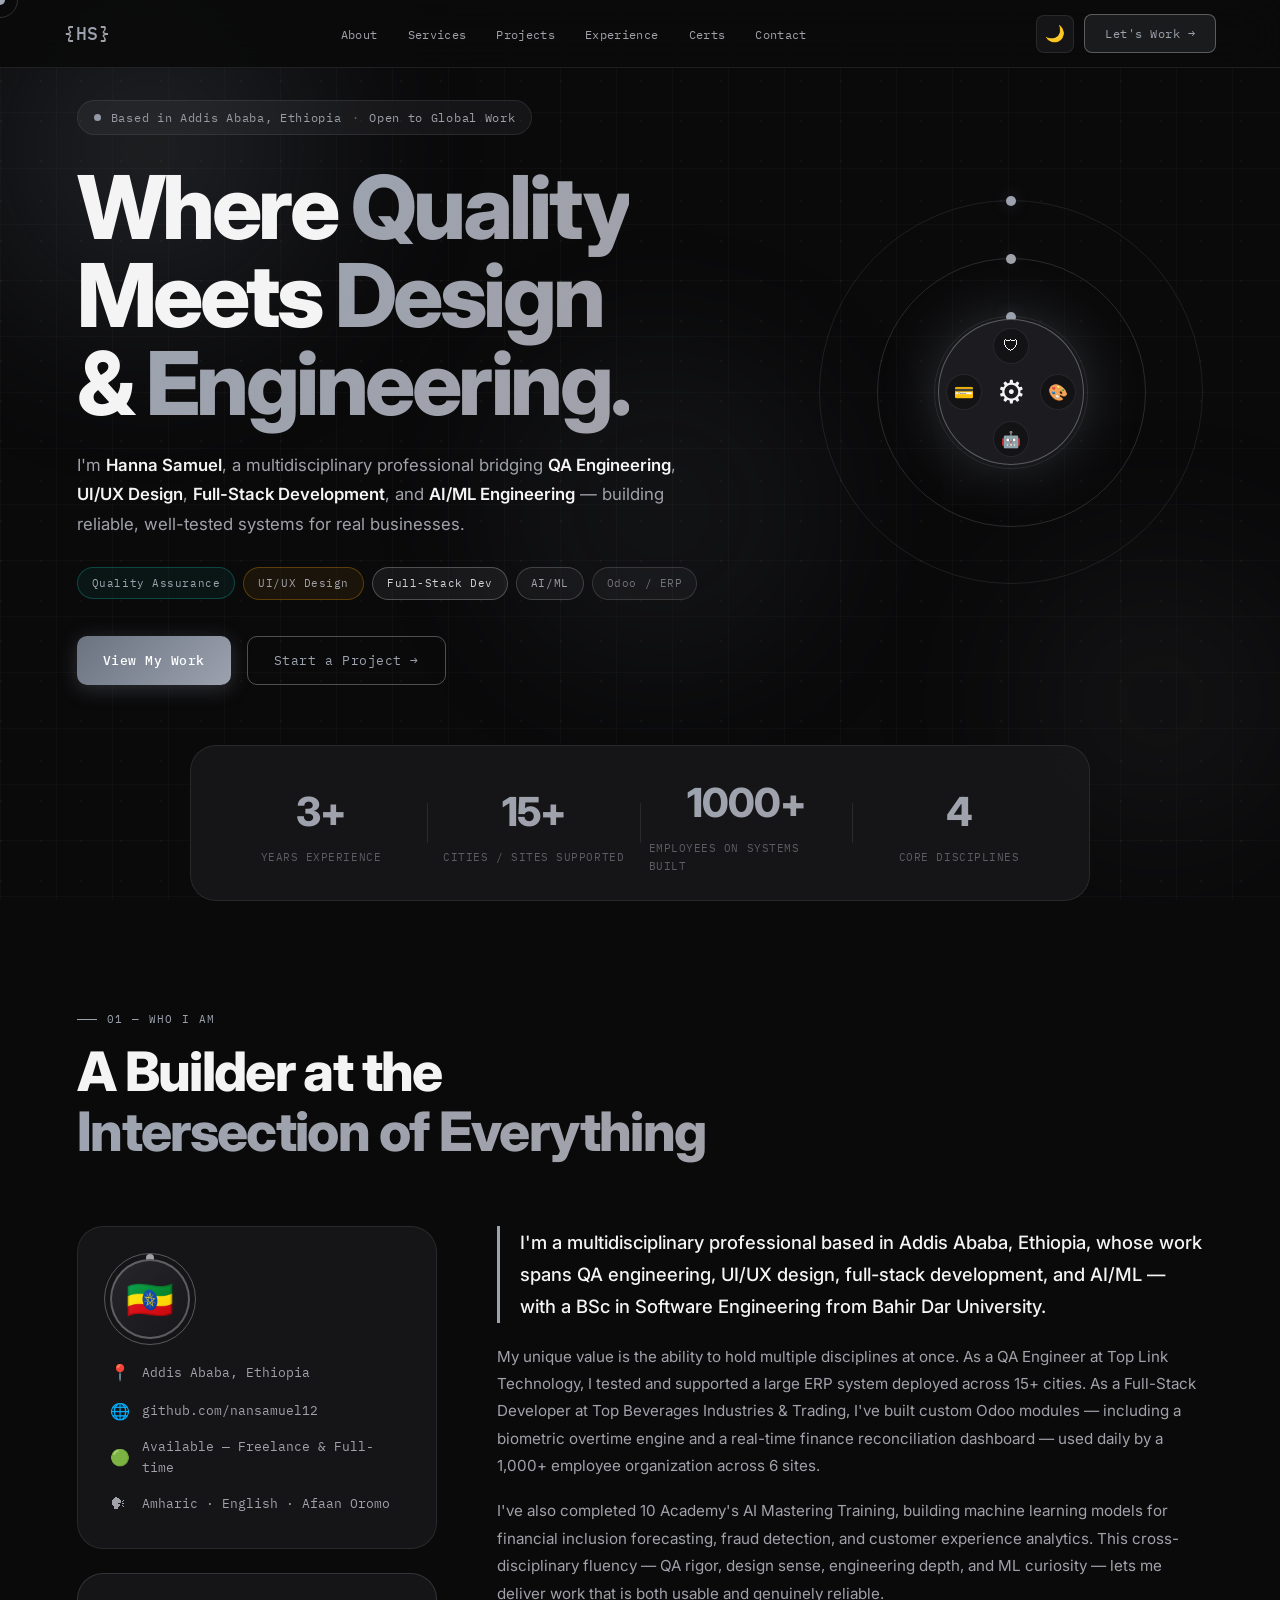
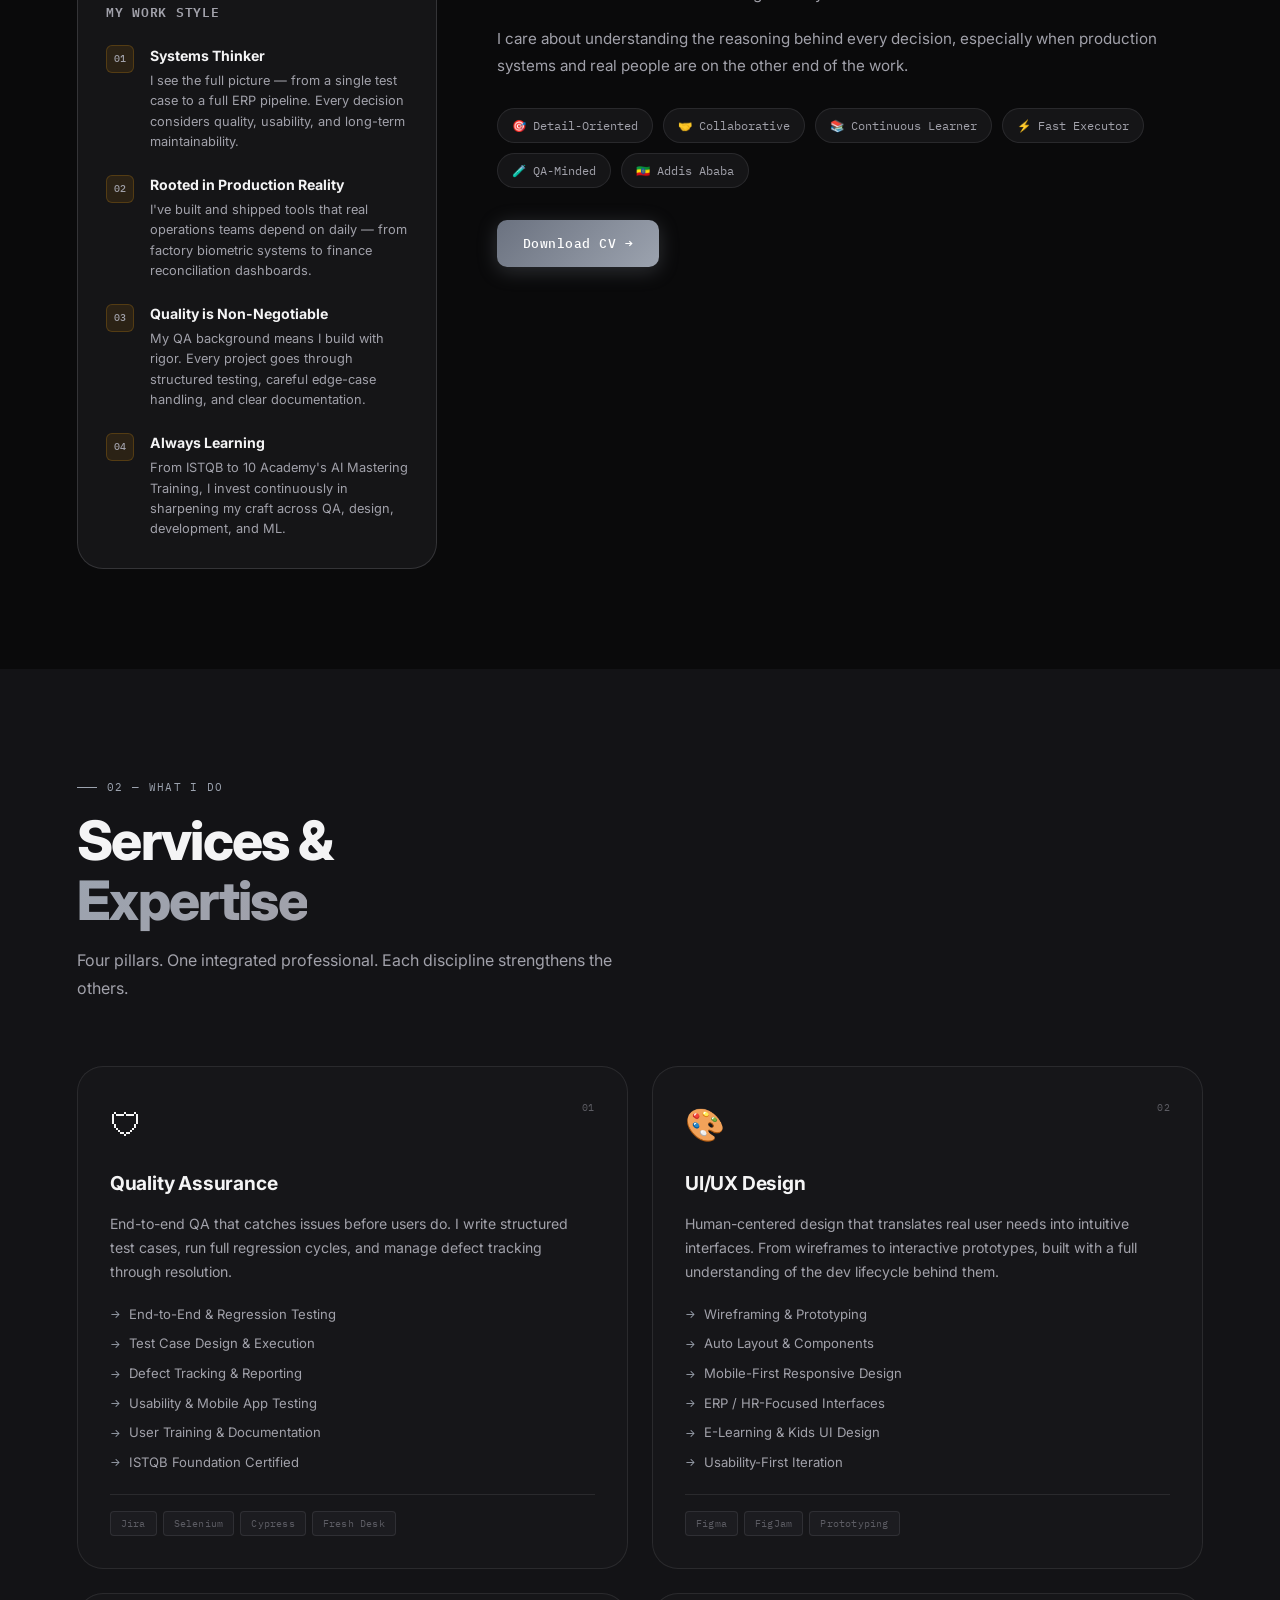
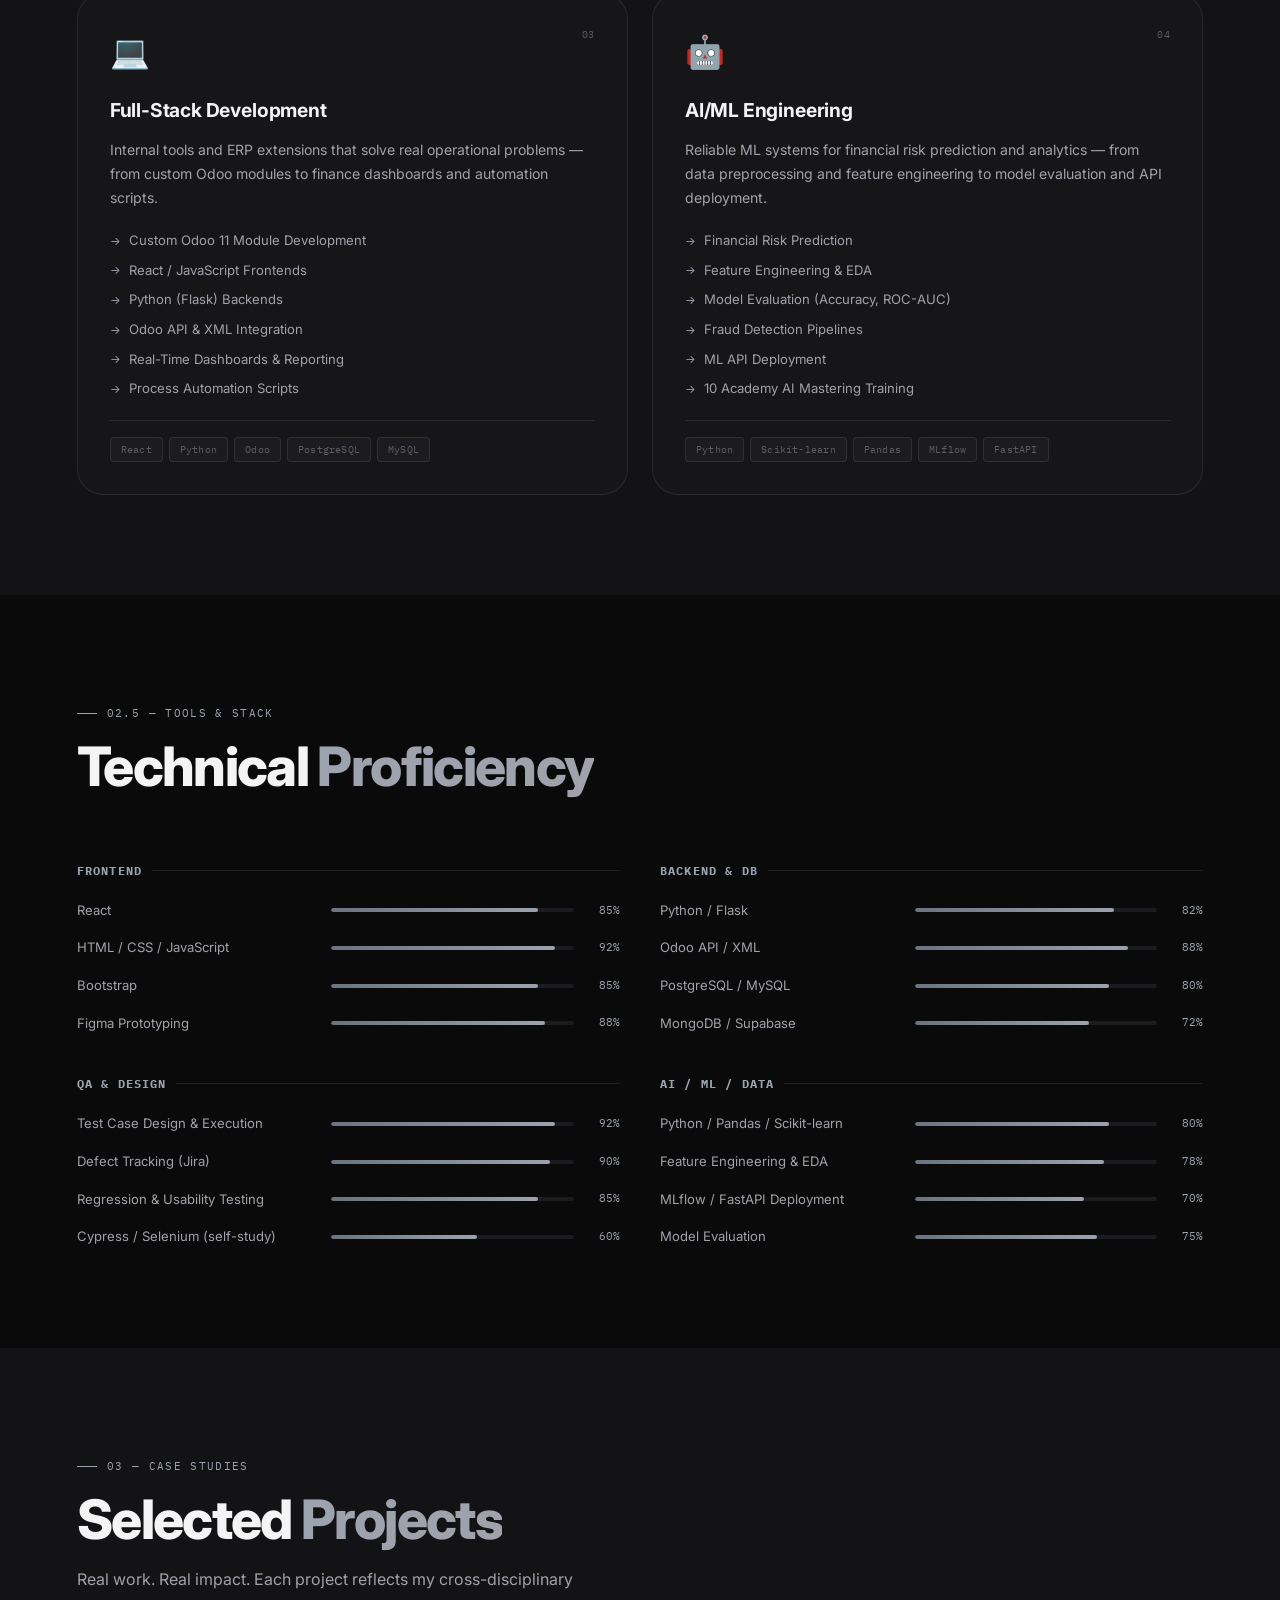
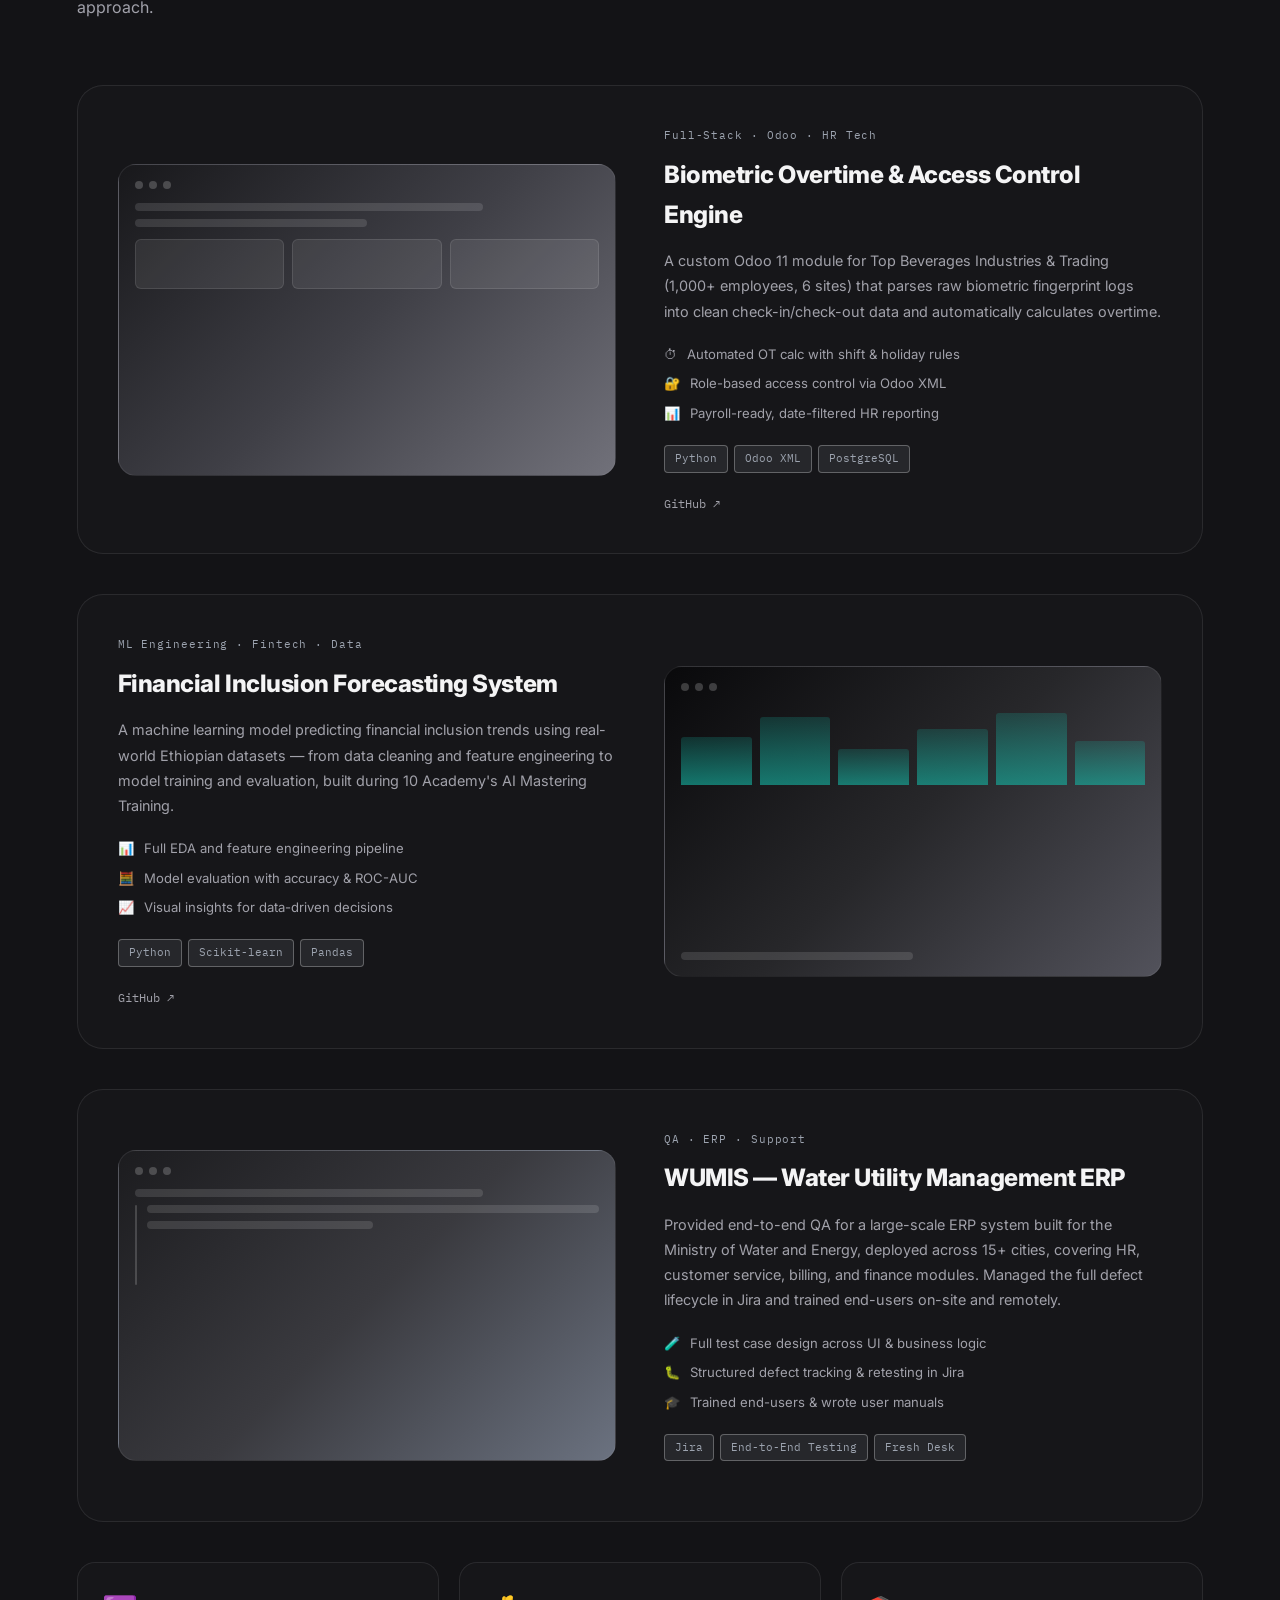
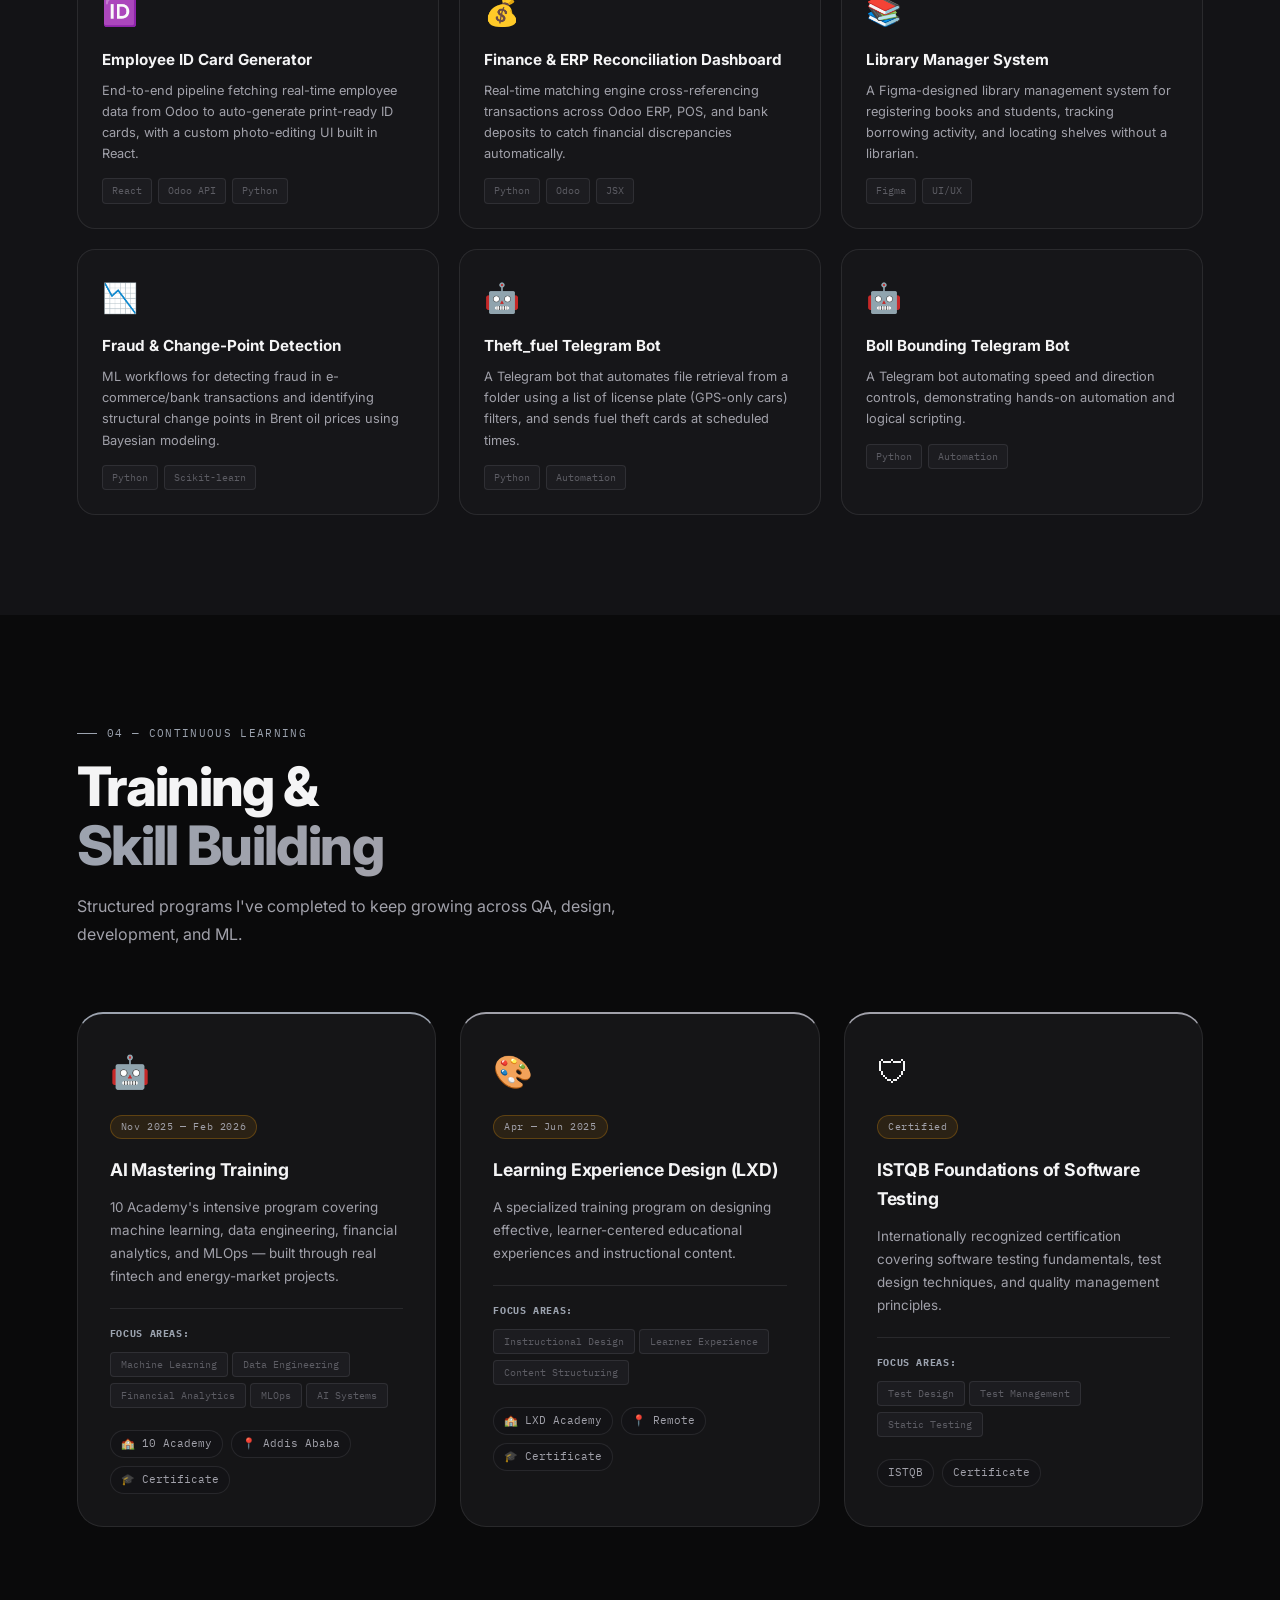
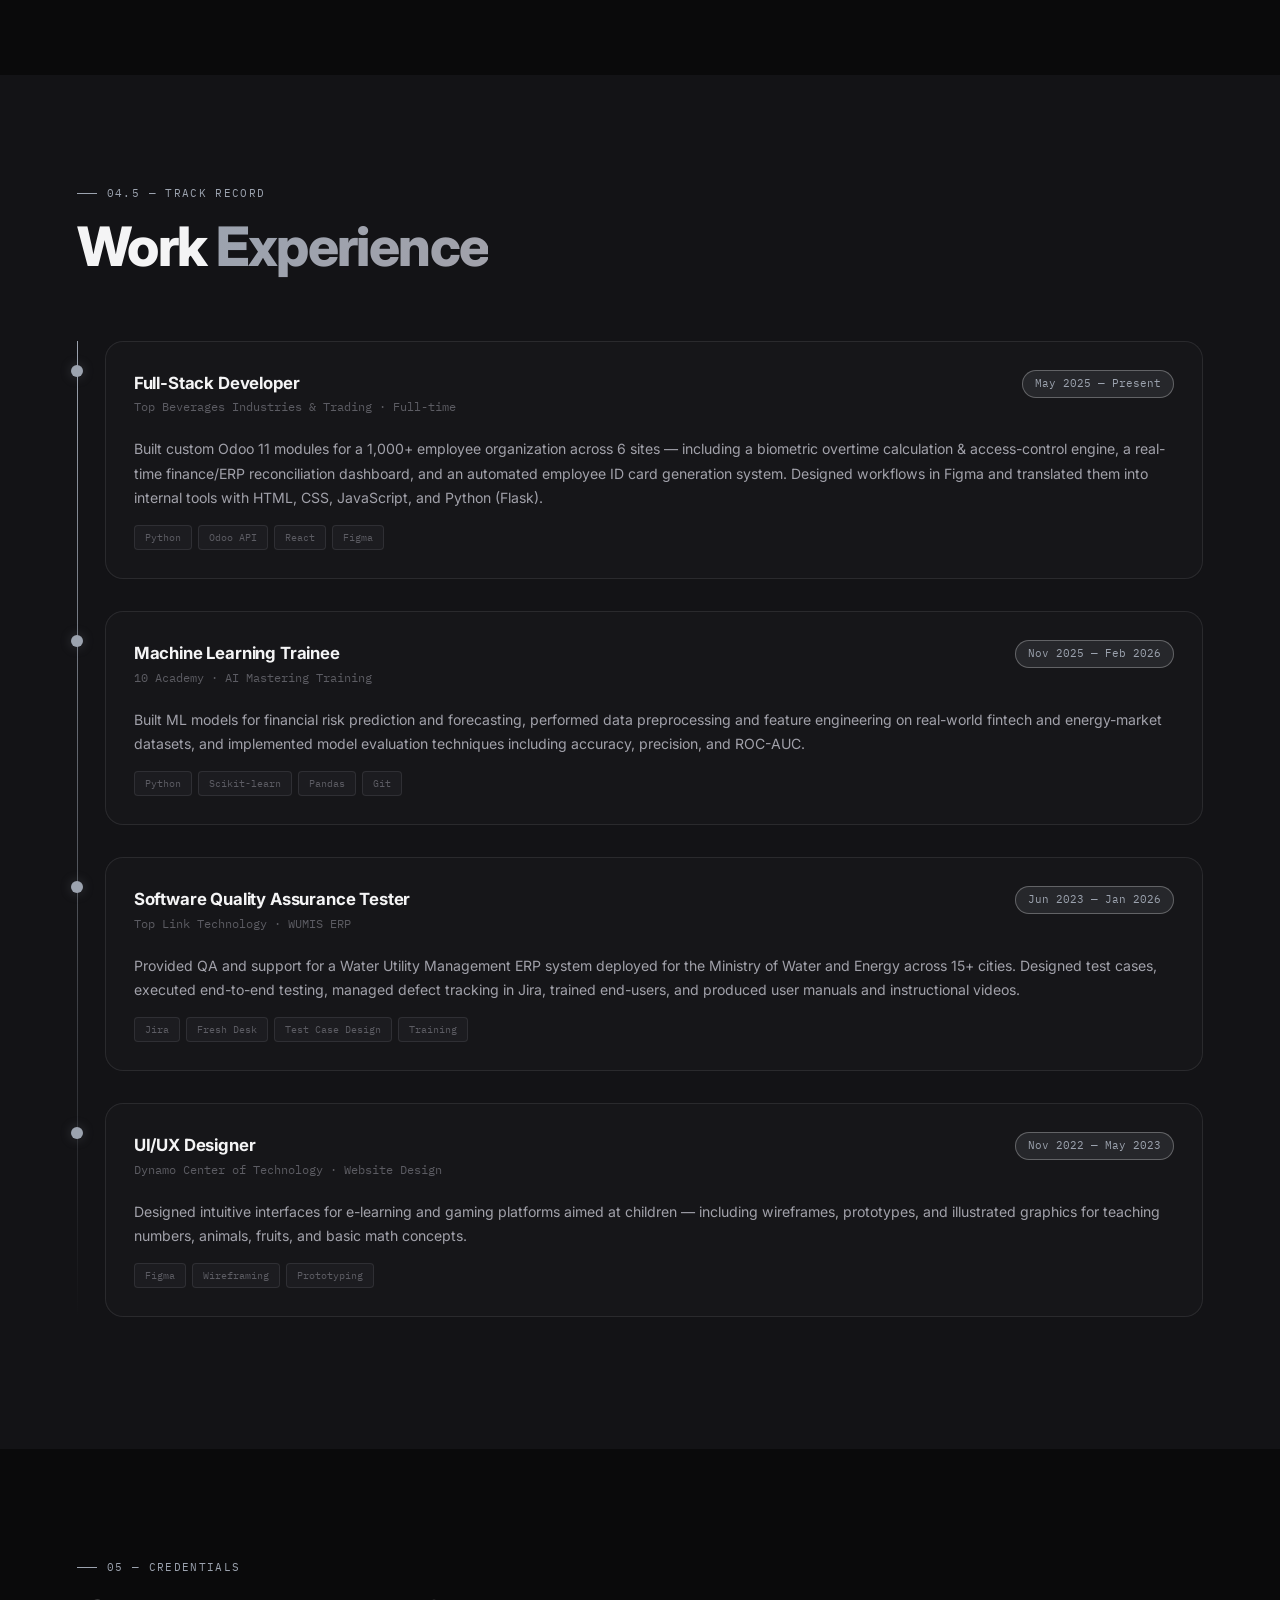
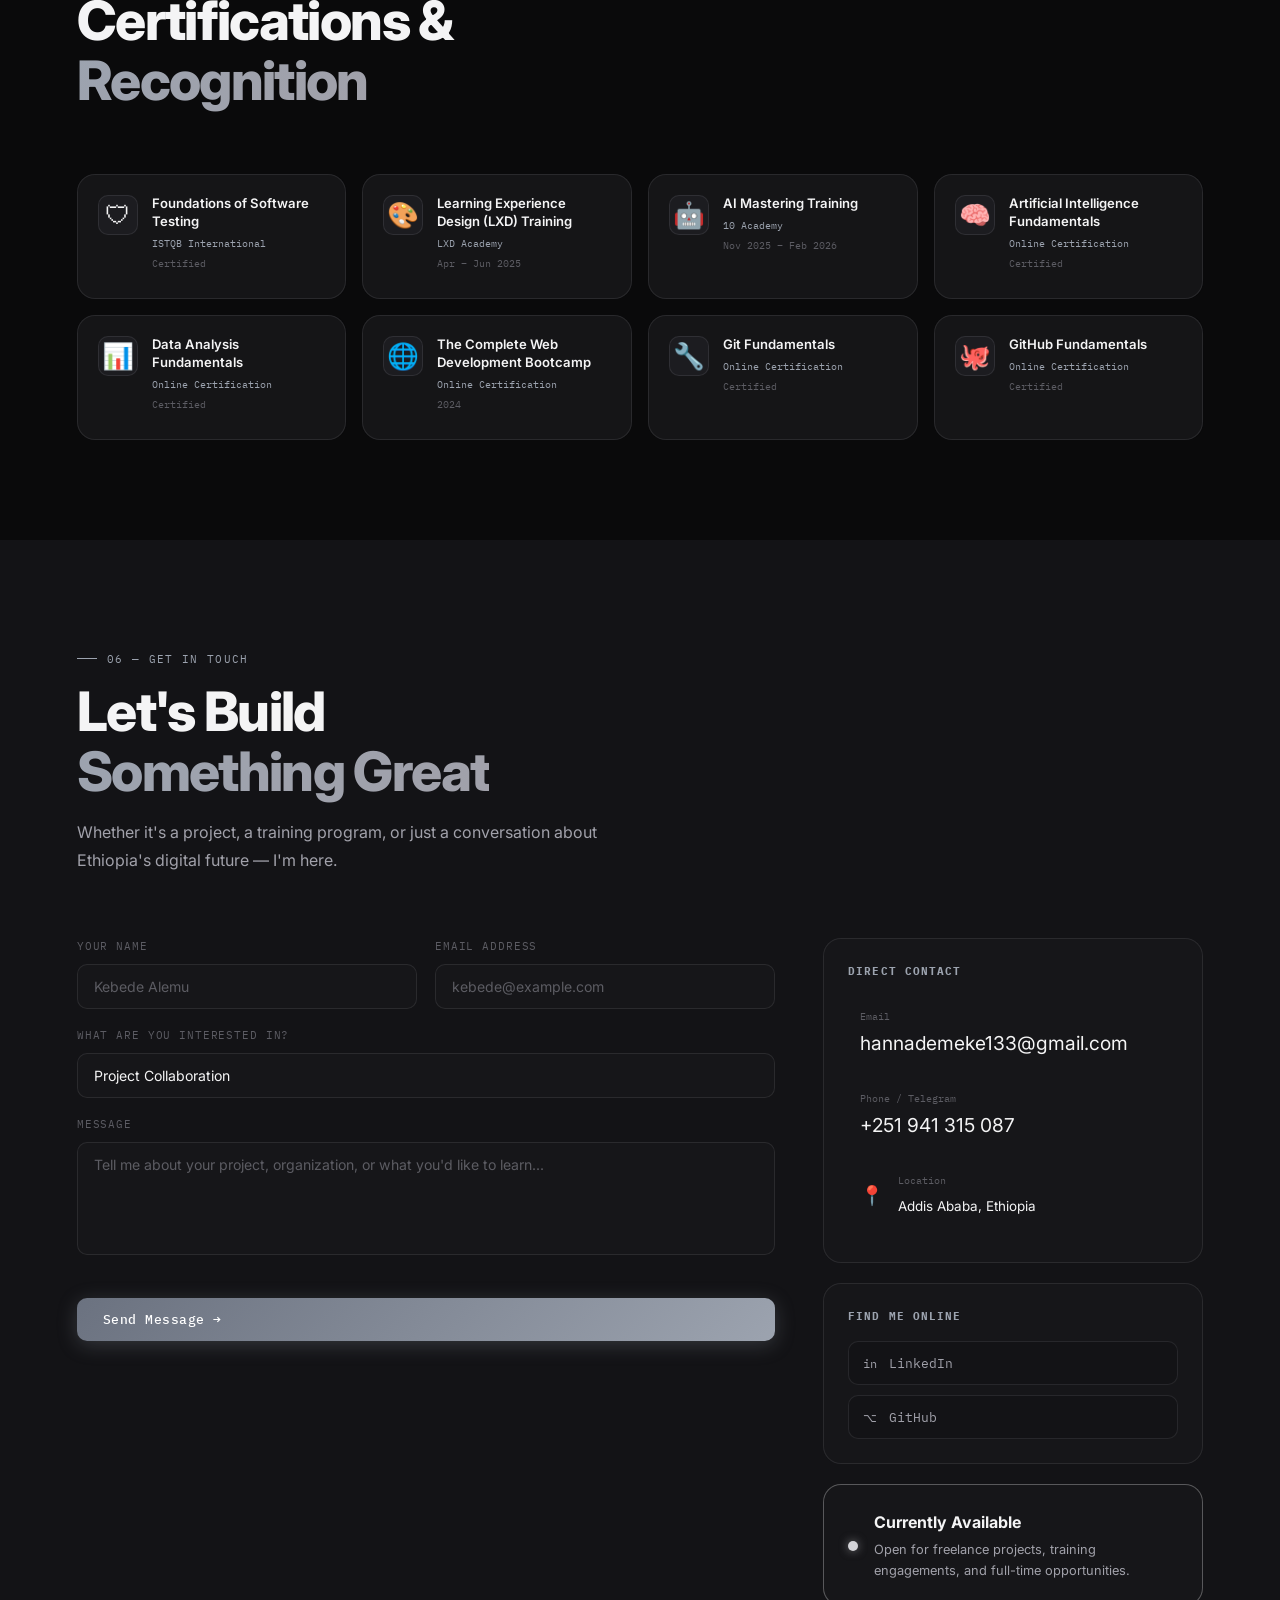
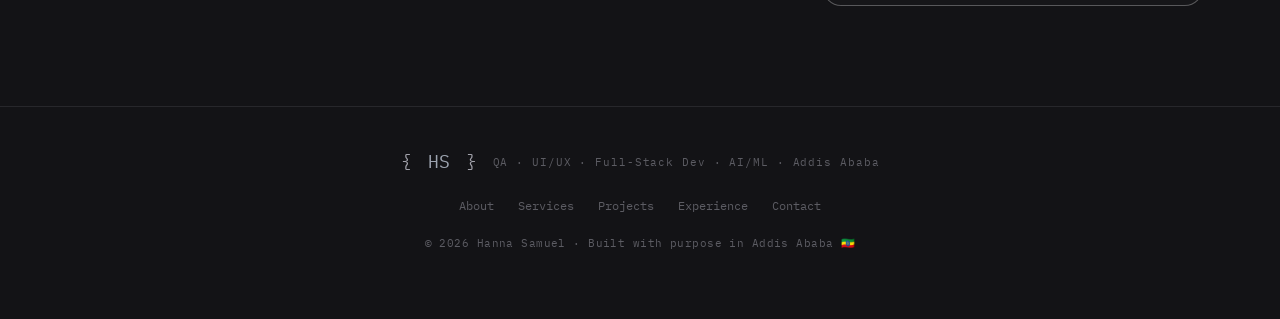
==== commit d2b256a6: "form chnage update needed" ====
--- a/index.html
+++ b/index.html
@@ -244,7 +244,7 @@
           <h3 class="sc-title">UI/UX Design</h3>
           <p class="sc-desc">Human-centered design that translates real user needs into intuitive interfaces. From wireframes to interactive prototypes, built with a full understanding of the dev lifecycle behind them.</p>
           <ul class="sc-list">
-            <li>Wireframing &amp; Prototyping  &amp; LXD</li>
+            <li>Wireframing &amp; Prototyping</li>
             <li>Auto Layout &amp; Components</li>
             <li>Mobile-First Responsive Design</li>
             <li>ERP / HR-Focused Interfaces</li>
@@ -269,7 +269,7 @@
             <li>React / JavaScript Frontends</li>
             <li>Python (Flask) Backends</li>
             <li>Odoo API &amp; XML Integration</li>
-            <li>Real-Time Dashboards &amp; Reporting  &amp; OT Management Based on Finger Print Data</li>
+            <li>Real-Time Dashboards &amp; Reporting</li>
             <li>Process Automation Scripts</li>
           </ul>
           <div class="sc-tools">
@@ -450,9 +450,9 @@
             <h3 class="pf-title">WUMIS — Water Utility Management ERP</h3>
             <p class="pf-desc">Provided end-to-end QA for a large-scale ERP system built for the Ministry of Water and Energy, deployed across 15+ cities, covering HR, customer service, billing, and finance modules. Managed the full defect lifecycle in Jira and trained end-users on-site and remotely.</p>
             <div class="pf-highlights">
-              <div class="pf-hl"><span>Full test case design across UI &amp; business logic</span></div>
-              <div class="pf-hl"><span>Structured defect tracking &amp; retesting in Jira</span></div>
-              <div class="pf-hl"><span>Trained end-users &amp; wrote user manuals</span></div>
+              <div class="pf-hl"><span>🧪</span><span>Full test case design across UI &amp; business logic</span></div>
+              <div class="pf-hl"><span>🐛</span><span>Structured defect tracking &amp; retesting in Jira</span></div>
+              <div class="pf-hl"><span>🎓</span><span>Trained end-users &amp; wrote user manuals</span></div>
             </div>
             <div class="pf-stack">
               <span>Jira</span><span>End-to-End Testing</span><span>Fresh Desk</span>
@@ -467,7 +467,7 @@
         <div class="mp-card">
           <span class="mp-icon">🆔</span>
           <h4>Employee ID Card Generator</h4>
-          <p>End-to-end pipeline fetching real-time employee data from Odoo to auto-generate print-ready ID cards, with a custom photo-editing UI built in React ,J5.</p>
+          <p>End-to-end pipeline fetching real-time employee data from Odoo to auto-generate print-ready ID cards, with a custom photo-editing UI built in React.</p>
           <div class="mp-tags"><span>React</span><span>Odoo API</span><span>Python</span></div>
         </div>
         <div class="mp-card">
@@ -488,10 +488,10 @@
           <p>ML workflows for detecting fraud in e-commerce/bank transactions and identifying structural change points in Brent oil prices using Bayesian modeling.</p>
           <div class="mp-tags"><span>Python</span><span>Scikit-learn</span></div>
         </div>
-         <div class="mp-card">
+        <div class="mp-card">
           <span class="mp-icon">🤖</span>
-          <h4>Fleet_thefts Telegram Bot</h4>
-          <p>A Telegram bot automating fetch from the folder based on list of Targa(car have GPS only) filter and based on time seted send thefts_fuel card</p>
+          <h4>Theft_fuel Telegram Bot</h4>
+          <p>A Telegram bot that automates file retrieval from a folder using a list of license plate (GPS-only cars) filters, and sends fuel theft cards at scheduled times.</p>
           <div class="mp-tags"><span>Python</span><span>Automation</span></div>
         </div>
         <div class="mp-card">
@@ -500,7 +500,6 @@
           <p>A Telegram bot automating speed and direction controls, demonstrating hands-on automation and logical scripting.</p>
           <div class="mp-tags"><span>Python</span><span>Automation</span></div>
         </div>
-
       </div>
     </div>
   </section>
@@ -526,9 +525,9 @@
             <span>Machine Learning</span><span>Data Engineering</span><span>Financial Analytics</span><span>MLOps</span><span>AI Systems</span>
           </div>
           <div class="tc-meta">
-            <span>10 Academy</span>
-            <span>Addis Ababa</span>
-            <span>Certificate</span>
+            <span>🏫 10 Academy</span>
+            <span>📍 Addis Ababa</span>
+            <span>🎓 Certificate</span>
           </div>
         </div>
 
@@ -539,11 +538,11 @@
           <p class="tc-desc">A specialized training program on designing effective, learner-centered educational experiences and instructional content.</p>
           <div class="tc-modules">
             <strong>Focus Areas:</strong>
-             <span>Empaty Map</span> <span>Reserch & Identifay Problem</span><span>Instructional Design</span><span>Learner Experience</span><span>Content Structuring</span>
+            <span>Instructional Design</span><span>Learner Experience</span><span>Content Structuring</span>
           </div>
           <div class="tc-meta">
             <span>🏫 LXD Academy</span>
-            <span>📍 Onsite</span>
+            <span>📍 Remote</span>
             <span>🎓 Certificate</span>
           </div>
         </div>
@@ -558,8 +557,8 @@
             <span>Test Design</span><span>Test Management</span><span>Static Testing</span>
           </div>
           <div class="tc-meta">
-            <span>🏫 ISTQB</span>
-            <span>🎓 Certificate</span>
+            <span>ISTQB</span>
+            <span>Certificate</span>
           </div>
         </div>
 
@@ -670,16 +669,16 @@
             <div class="cf-row">
               <div class="cf-group">
                 <label>Your Name</label>
-                <input type="text" placeholder="Kebede Alemu" required />
+                <input type="text" name="name" placeholder="Kebede Alemu" required />
               </div>
               <div class="cf-group">
                 <label>Email Address</label>
-                <input type="email" placeholder="kebede@example.com" required />
+                <input type="email" name="email" placeholder="kebede@example.com" required />
               </div>
             </div>
             <div class="cf-group">
               <label>What are you interested in?</label>
-              <select>
+              <select name="interest">
                 <option>Project Collaboration</option>
                 <option>QA / Testing Role</option>
                 <option>UI/UX Design</option>
@@ -690,9 +689,10 @@
             </div>
             <div class="cf-group">
               <label>Message</label>
-              <textarea placeholder="Tell me about your project, organization, or what you'd like to learn..." rows="5" required></textarea>
-            </div>
-            <button type="button" class="btn-primary" onclick="submitForm(this)">Send Message →</button>
+              <textarea name="message" placeholder="Tell me about your project, organization, or what you'd like to learn..." rows="5" required></textarea>
+            </div>
+            <p class="cf-status" id="cfStatus"></p>
+            <button type="button" class="btn-primary" id="cfSubmitBtn" onclick="submitForm(this)">Send Message →</button>
           </form>
         </div>
 
@@ -700,10 +700,10 @@
           <div class="cs-block">
             <h4>Direct Contact</h4>
             <a href="mailto:hannademeke133@gmail.com" class="cs-item">
-              <span>📧</span><div><small>Email</small><span>hannademeke133@gmail.com</span></div>
+              <span><div><small>Email</small><span>hannademeke133@gmail.com</span></div>
             </a>
             <a href="tel:+251941315087" class="cs-item">
-              <span>📱</span><div><small>Phone / Telegram</small><span>+251 941 315 087</span></div>
+              <span><div><small>Phone / Telegram</small><span>+251 941 315 087</span></div>
             </a>
             <div class="cs-item">
               <span>📍</span><div><small>Location</small><span>Addis Ababa, Ethiopia</span></div>
@@ -743,6 +743,7 @@
         <a href="#contact">Contact</a>
       </div>
       <p class="footer-copy">© 2026 Hanna Samuel · Built with purpose in Addis Ababa 🇪🇹</p>
+      <p class="footer-visits" id="visitCounter">👁 — page views</p>
     </div>
   </footer>
 
--- a/style.css
+++ b/style.css
@@ -125,7 +125,7 @@
   position: fixed; top: 0; left: 0; right: 0; z-index: 200;
   display: flex; align-items: center; justify-content: space-between;
   padding: 0 clamp(16px, 5vw, 80px);
-  height: 78px;
+  height: 68px;
   background: var(--nav-bg);
   backdrop-filter: blur(24px);
   border-bottom: 1px solid var(--border);
@@ -148,7 +148,7 @@
 }
 .nav-links a {
   font-family: var(--font-mono);
-  font-size: 0.80rem;
+  font-size: 0.72rem;
   color: var(--text-2);
   text-decoration: none;
   padding: 7px 14px;
@@ -1071,6 +1071,10 @@
 .cf-group input::placeholder,
 .cf-group textarea::placeholder { color: var(--text-3); }
 .cf-group select option { background: var(--bg-2); }
+.cf-status {
+  font-size: 0.82rem; line-height: 1.5;
+  min-height: 1em; margin-top: -6px;
+}
 
 .contact-sidebar { display: flex; flex-direction: column; gap: 20px; }
 .cs-block {
@@ -1150,6 +1154,11 @@
 .footer-copy {
   font-family: var(--font-mono); font-size: 0.68rem;
   color: var(--text-3); letter-spacing: 0.04em;
+}
+.footer-visits {
+  font-family: var(--font-mono); font-size: 0.68rem;
+  color: var(--text-3); letter-spacing: 0.04em;
+  margin-top: 6px;
 }
 
 /* ═══════════════════════════════════════════
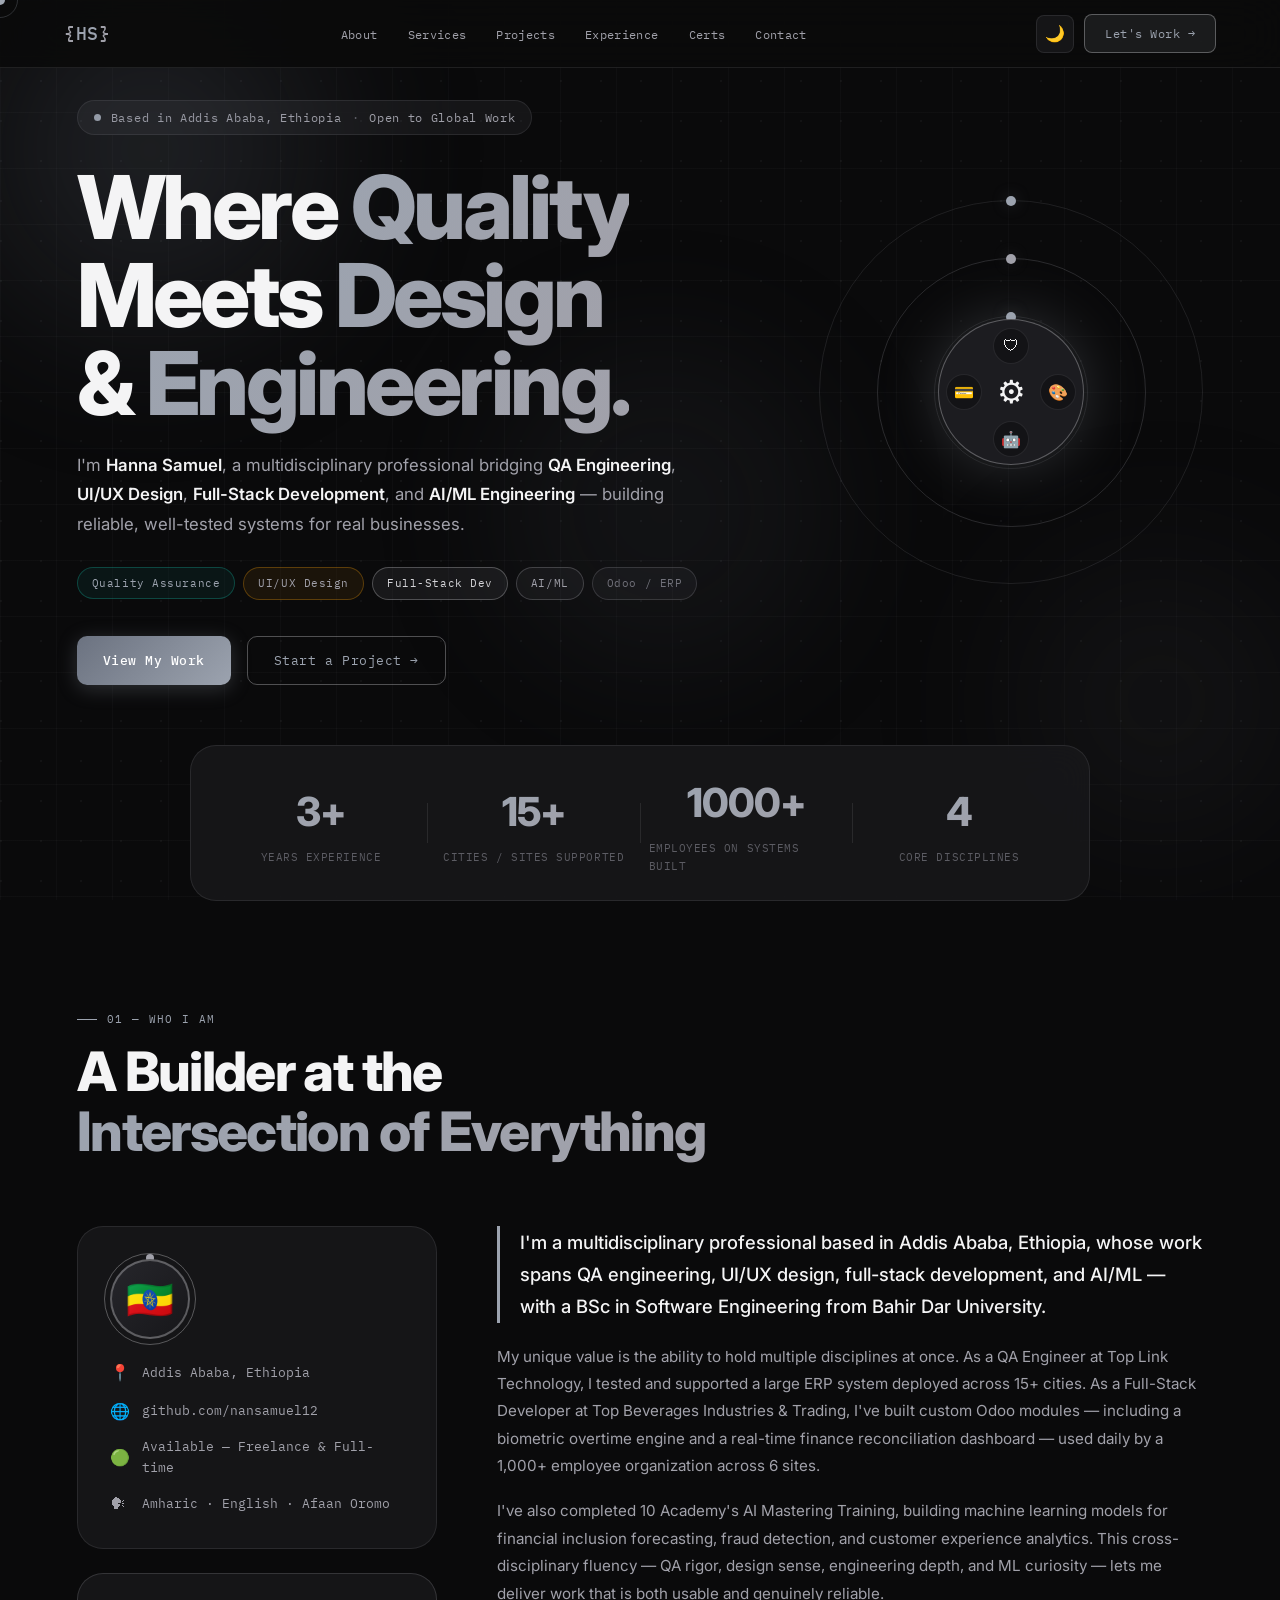
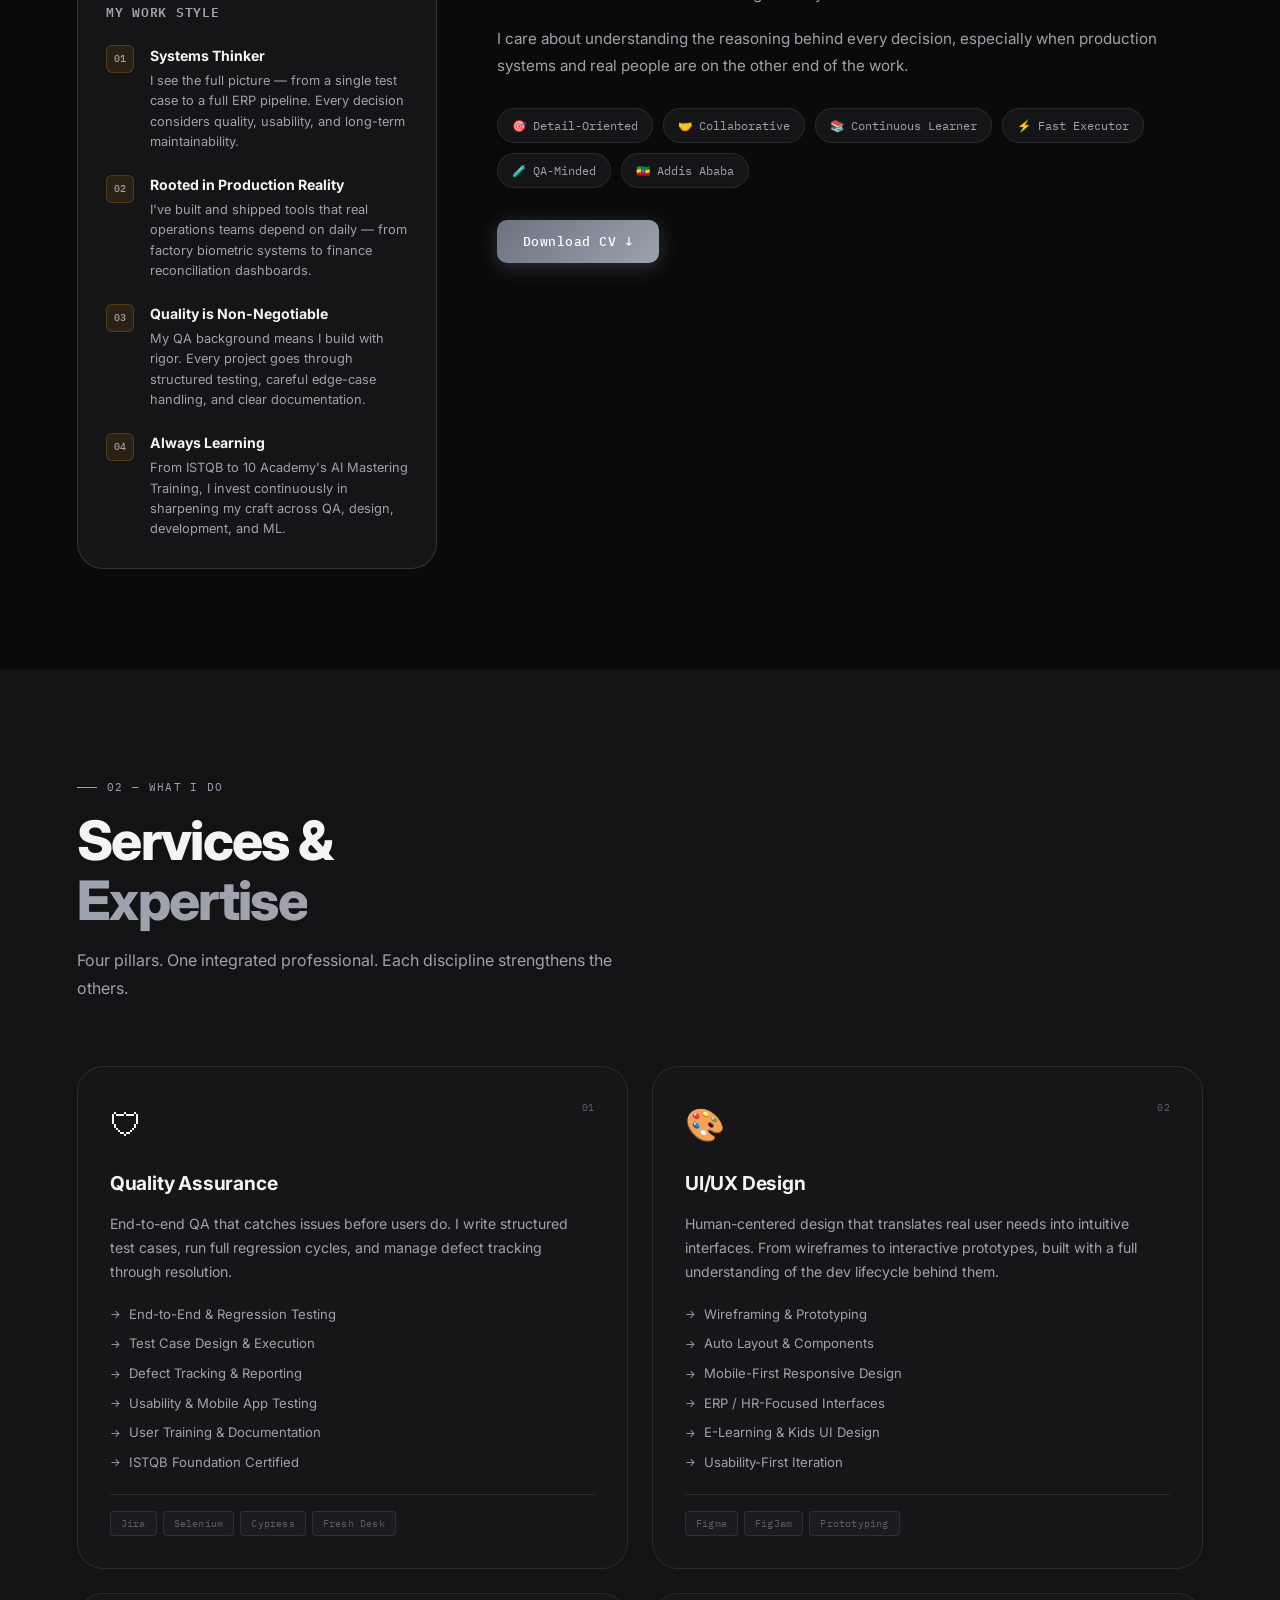
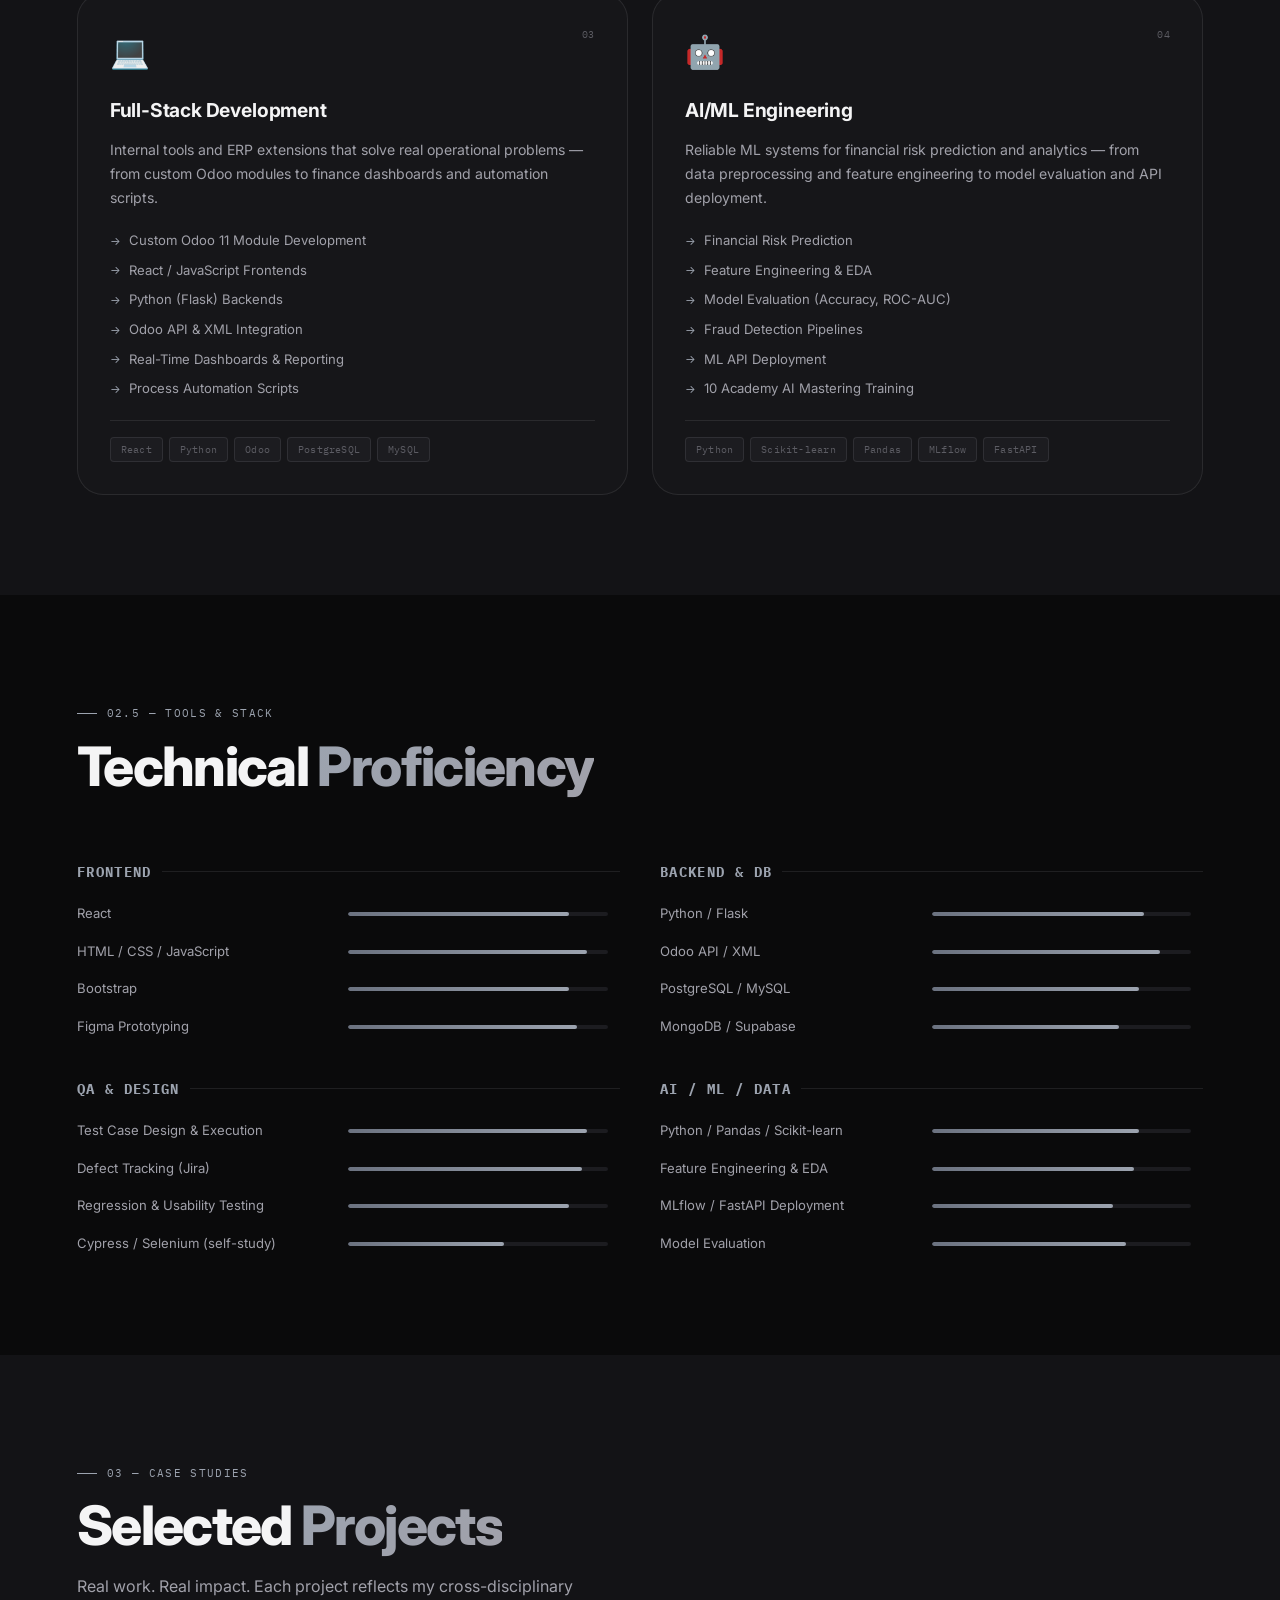
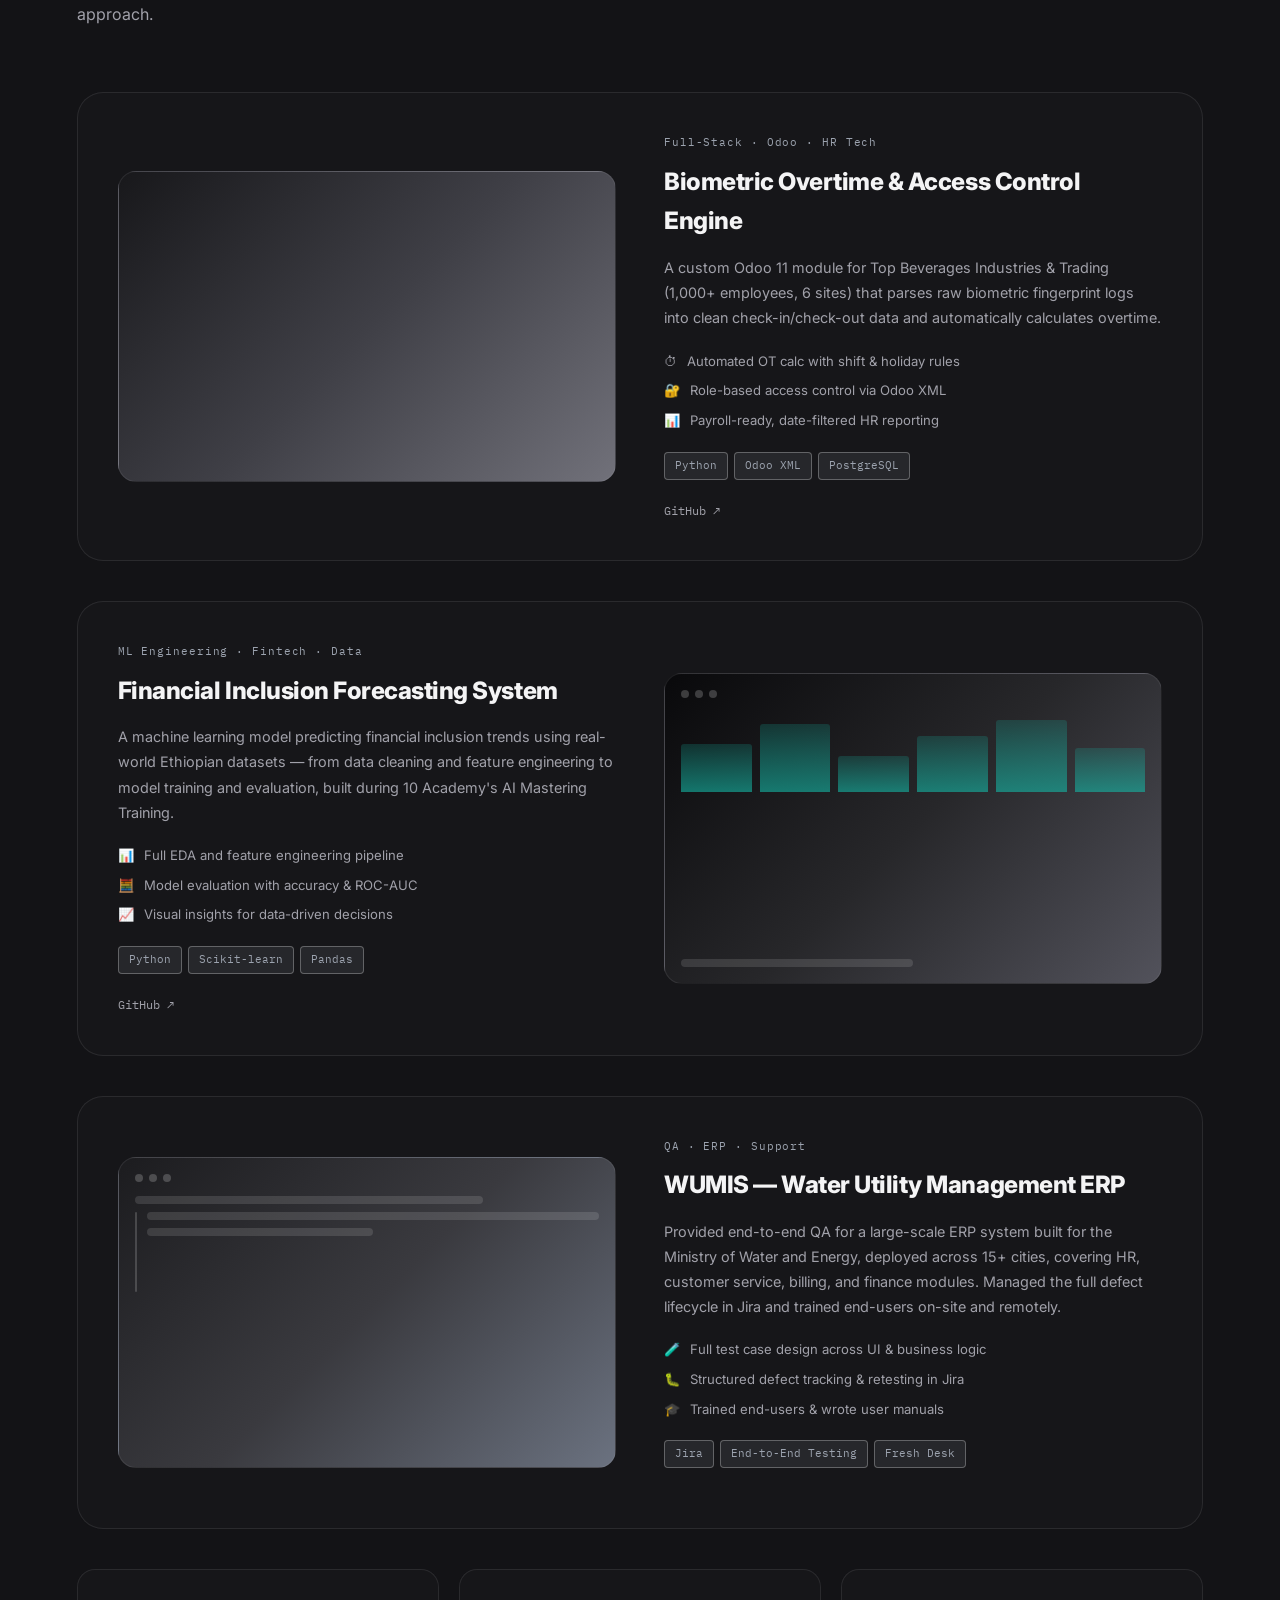
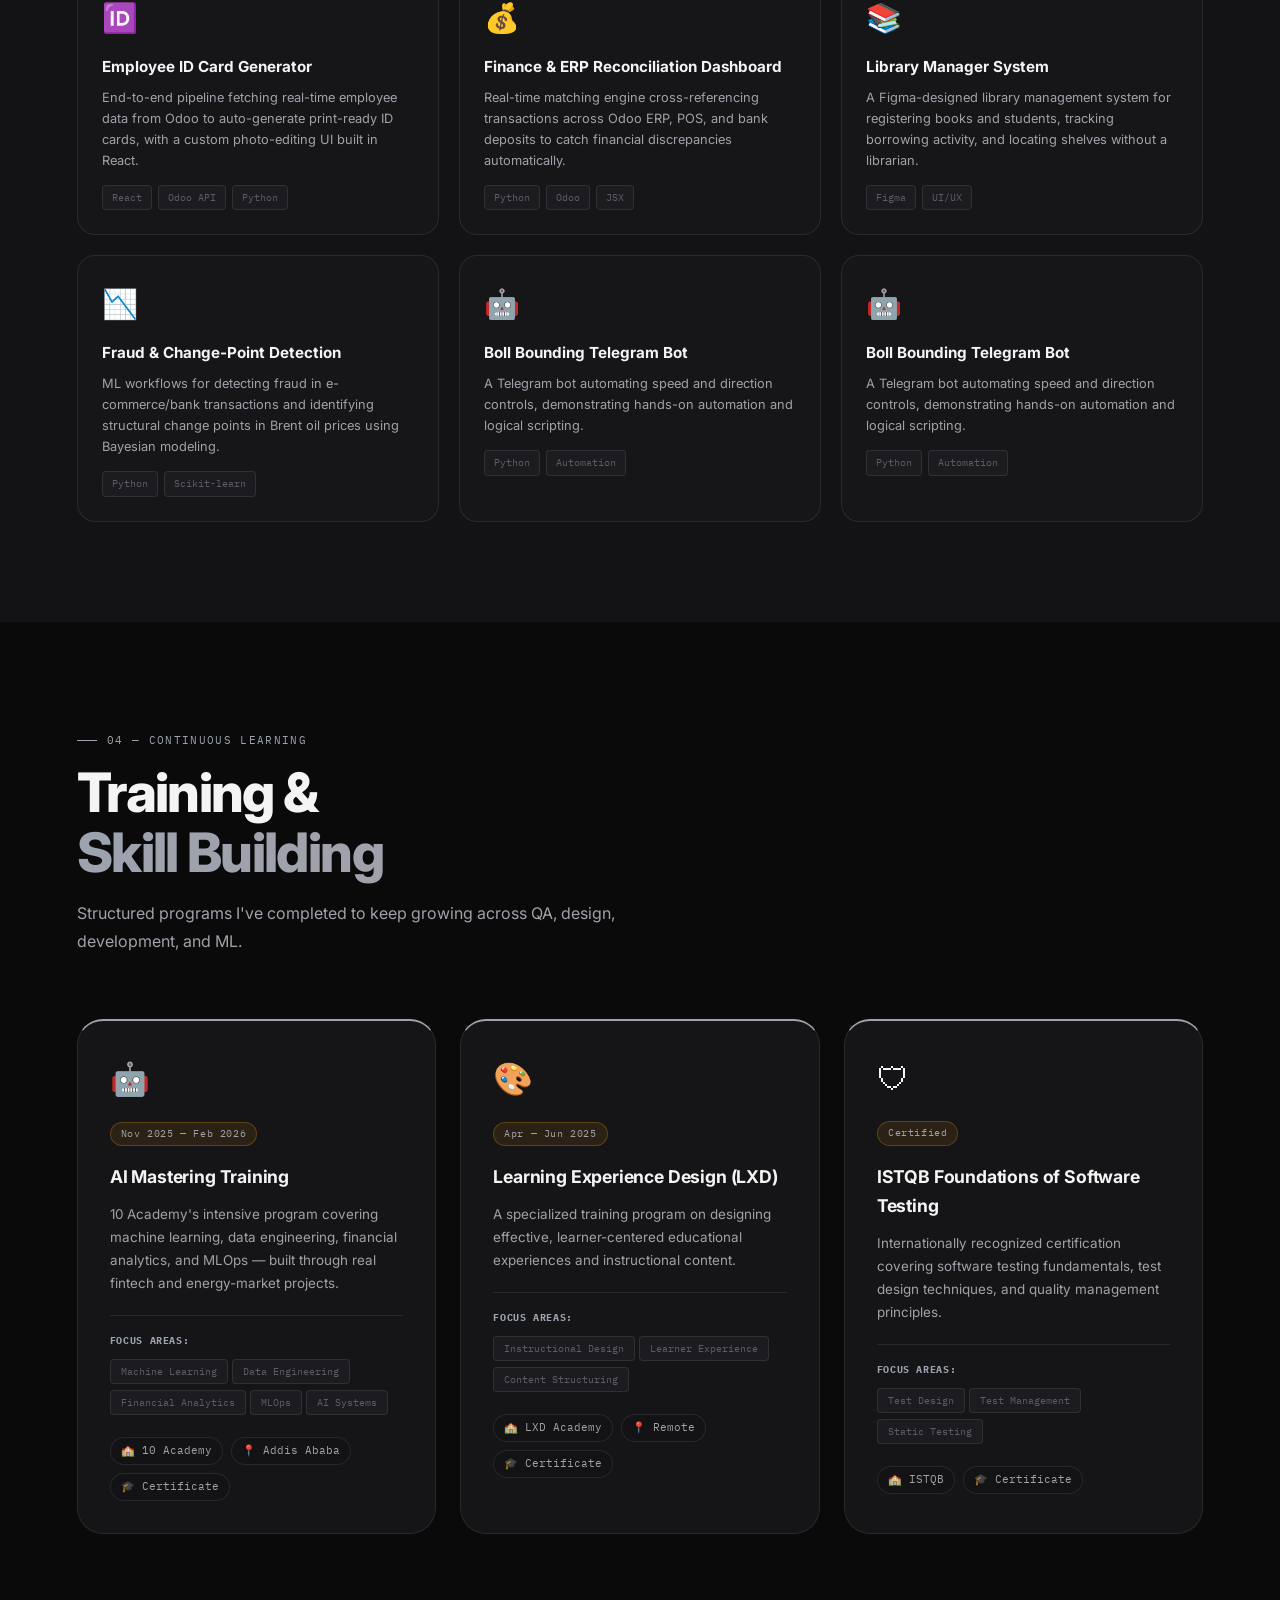
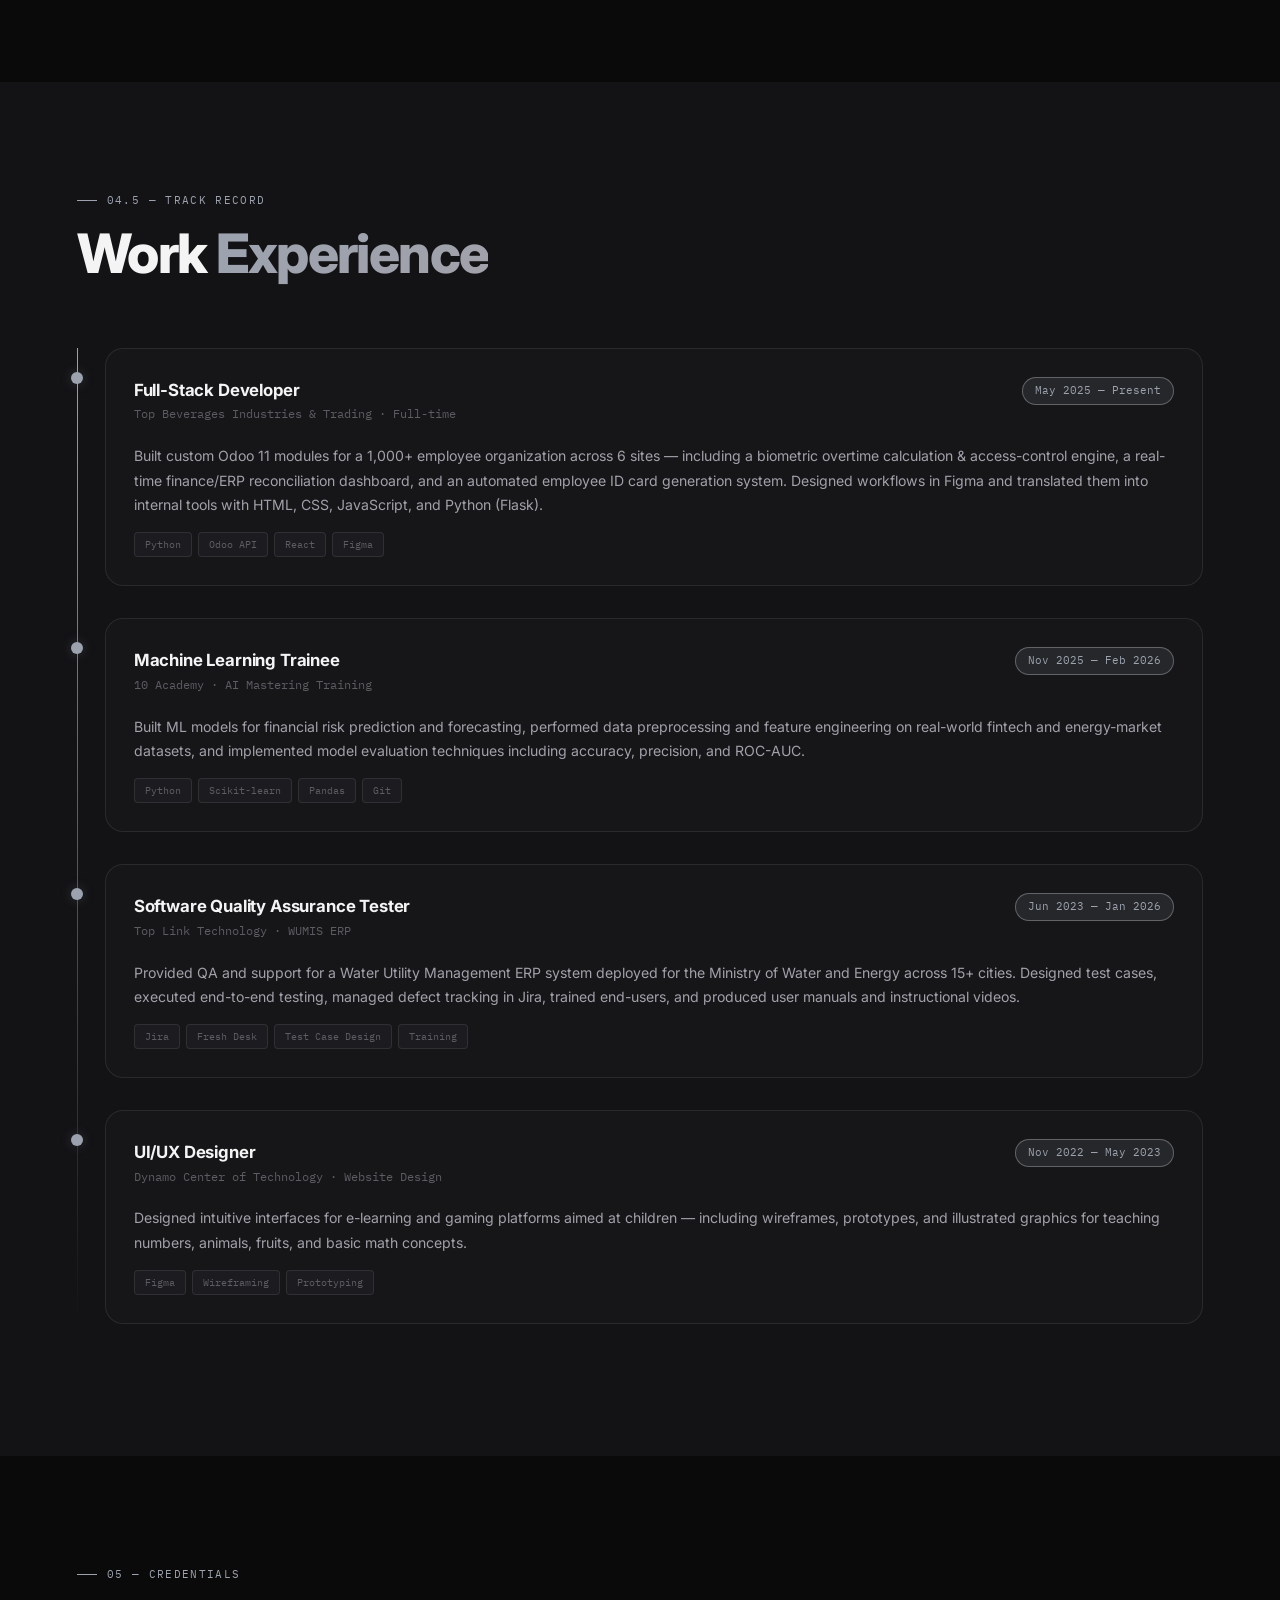
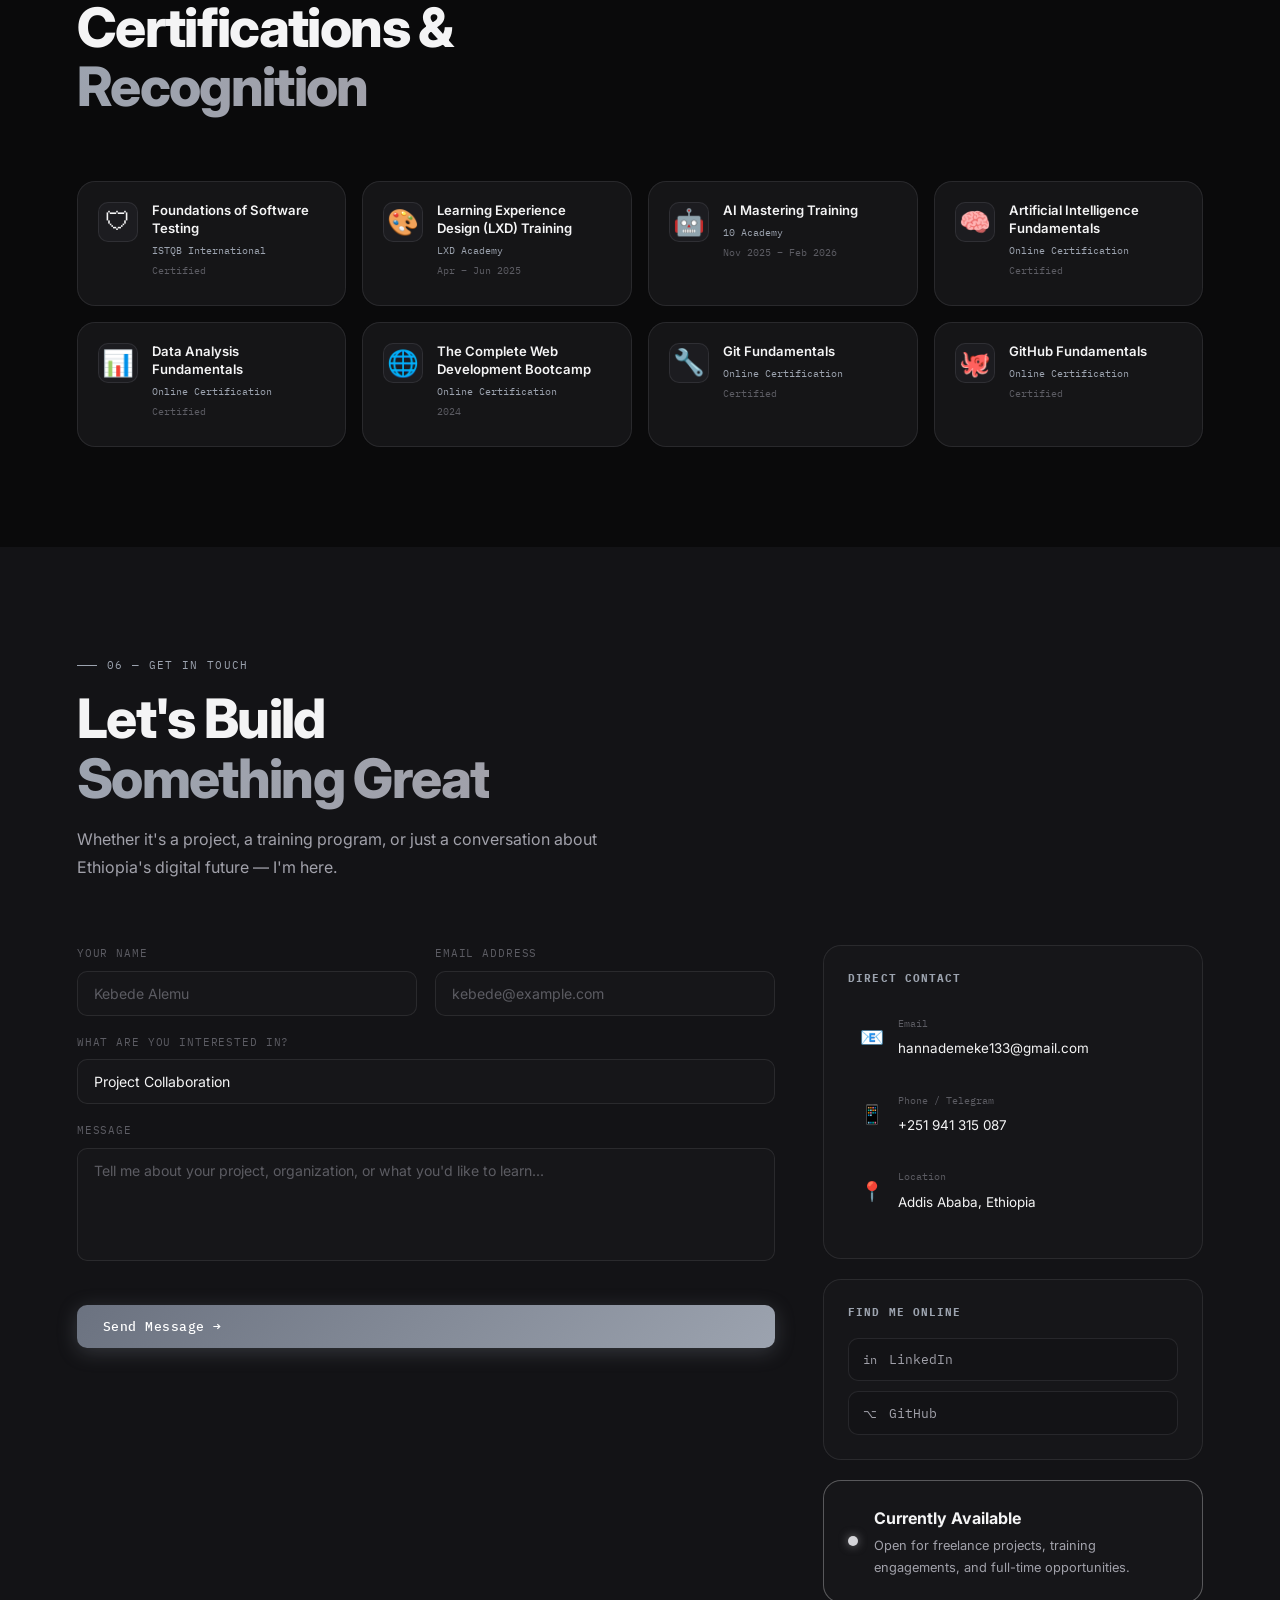
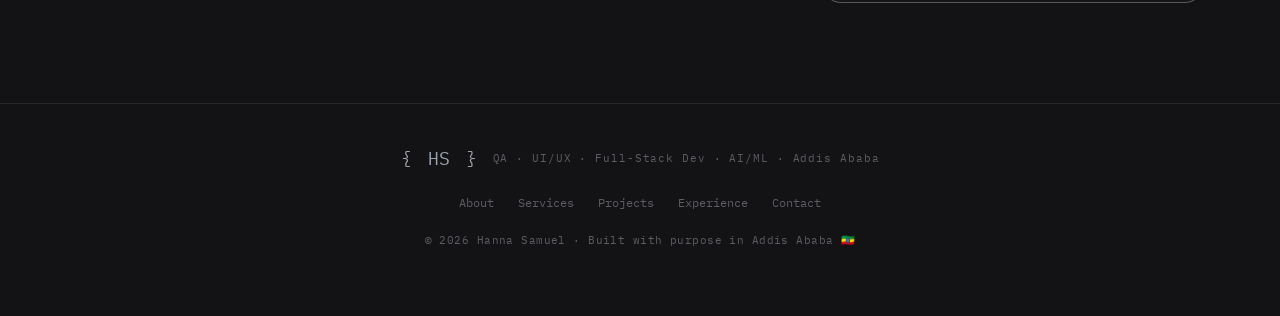
==== commit 64ec1816: "this update cv" ====
--- a/index.html
+++ b/index.html
@@ -6,6 +6,18 @@
   <title>Hanna Samuel — QA · UI/UX · Full-Stack Dev · AI/ML</title>
   <link rel="preconnect" href="https://fonts.googleapis.com" />
   <link href="https://fonts.googleapis.com/css2?family=Inter:wght@300;400;500;600;700;800;900&family=IBM+Plex+Mono:ital,wght@0,300;0,400;0,500;1,300&display=swap" rel="stylesheet" />
+
+  <!-- ═══ Privacy-friendly analytics (GoatCounter) ═══
+       Gives you a real dashboard (page views, referrers, country-level
+       location) that you log into and check anytime — no emails sent.
+       ONE-TIME SETUP:
+       1. Go to https://www.goatcounter.com and create a free account
+          (pick a site code, e.g. "hannasamuel")
+       2. Replace YOURCODE below with that site code
+       3. Check stats anytime at https://YOURCODE.goatcounter.com
+  -->
+  <script data-goatcounter="https://websiteportfolio.goatcounter.com/count"
+        async src="//gc.zgo.at/count.js"></script>
   <link rel="stylesheet" href="style.css" />
 </head>
 <body>
@@ -197,7 +209,27 @@
             <div class="av-tag">🇪🇹 Addis Ababa</div>
           </div>
 
-          <a href="#contact" class="btn-primary" style="margin-top:32px;display:inline-flex">Download CV →</a>
+          <div class="cv-dl-wrap" style="margin-top:32px">
+            <button type="button" class="btn-primary" id="cvDlBtn" onclick="toggleCvMenu(event)">Download CV ↓</button>
+            <div class="cv-dl-menu" id="cvDlMenu">
+              <a href="cv-qa.pdf" download class="cv-dl-item">
+                <span class="cv-dl-icon"></span>
+                <span><strong>QA Resume</strong><small>Testing, defect tracking, ERP QA</small></span>
+              </a>
+              <a href="cv-uiux.pdf" download class="cv-dl-item">
+                <span class="cv-dl-icon"></span>
+                <span><strong>UI/UX Resume</strong><small>Design, Figma, prototyping</small></span>
+              </a>
+              <a href="cv-fullstack.pdf" download class="cv-dl-item">
+                <span class="cv-dl-icon"></span>
+                <span><strong>Full-Stack Resume</strong><small>React, Python, Odoo</small></span>
+              </a>
+              <a href="cv-ml.pdf" download class="cv-dl-item">
+                <span class="cv-dl-icon">🤖</span>
+                <span><strong>ML Resume</strong><small>Machine learning, data, fintech</small></span>
+              </a>
+            </div>
+          </div>
         </div>
       </div>
     </div>
@@ -313,37 +345,37 @@
         <div class="skills-col">
           <h4 class="sk-cat">Frontend</h4>
           <div class="sk-bars">
-            <div class="sk-row"><span>React</span><div class="sk-track"><div class="sk-fill" data-w="85"></div></div><span class="sk-pct">85%</span></div>
-            <div class="sk-row"><span>HTML / CSS / JavaScript</span><div class="sk-track"><div class="sk-fill" data-w="92"></div></div><span class="sk-pct">92%</span></div>
-            <div class="sk-row"><span>Bootstrap</span><div class="sk-track"><div class="sk-fill" data-w="85"></div></div><span class="sk-pct">85%</span></div>
-            <div class="sk-row"><span>Figma Prototyping</span><div class="sk-track"><div class="sk-fill" data-w="88"></div></div><span class="sk-pct">88%</span></div>
+            <div class="sk-row"><span>React</span><div class="sk-track"><div class="sk-fill" data-w="85"></div></div></div>
+            <div class="sk-row"><span>HTML / CSS / JavaScript</span><div class="sk-track"><div class="sk-fill" data-w="92"></div></div></div>
+            <div class="sk-row"><span>Bootstrap</span><div class="sk-track"><div class="sk-fill" data-w="85"></div></div></div>
+            <div class="sk-row"><span>Figma Prototyping</span><div class="sk-track"><div class="sk-fill" data-w="88"></div></div></div>
           </div>
         </div>
         <div class="skills-col">
           <h4 class="sk-cat">Backend &amp; DB</h4>
           <div class="sk-bars">
-            <div class="sk-row"><span>Python / Flask</span><div class="sk-track"><div class="sk-fill" data-w="82"></div></div><span class="sk-pct">82%</span></div>
-            <div class="sk-row"><span>Odoo API / XML</span><div class="sk-track"><div class="sk-fill" data-w="88"></div></div><span class="sk-pct">88%</span></div>
-            <div class="sk-row"><span>PostgreSQL / MySQL</span><div class="sk-track"><div class="sk-fill" data-w="80"></div></div><span class="sk-pct">80%</span></div>
-            <div class="sk-row"><span>MongoDB / Supabase</span><div class="sk-track"><div class="sk-fill" data-w="72"></div></div><span class="sk-pct">72%</span></div>
+            <div class="sk-row"><span>Python / Flask</span><div class="sk-track"><div class="sk-fill" data-w="82"></div></div></div>
+            <div class="sk-row"><span>Odoo API / XML</span><div class="sk-track"><div class="sk-fill" data-w="88"></div></div></div>
+            <div class="sk-row"><span>PostgreSQL / MySQL</span><div class="sk-track"><div class="sk-fill" data-w="80"></div></div></div>
+            <div class="sk-row"><span>MongoDB / Supabase</span><div class="sk-track"><div class="sk-fill" data-w="72"></div></div></div>
           </div>
         </div>
         <div class="skills-col">
           <h4 class="sk-cat">QA &amp; Design</h4>
           <div class="sk-bars">
-            <div class="sk-row"><span>Test Case Design &amp; Execution</span><div class="sk-track"><div class="sk-fill" data-w="92"></div></div><span class="sk-pct">92%</span></div>
-            <div class="sk-row"><span>Defect Tracking (Jira)</span><div class="sk-track"><div class="sk-fill" data-w="90"></div></div><span class="sk-pct">90%</span></div>
-            <div class="sk-row"><span>Regression &amp; Usability Testing</span><div class="sk-track"><div class="sk-fill" data-w="85"></div></div><span class="sk-pct">85%</span></div>
-            <div class="sk-row"><span>Cypress / Selenium (self-study)</span><div class="sk-track"><div class="sk-fill" data-w="60"></div></div><span class="sk-pct">60%</span></div>
+            <div class="sk-row"><span>Test Case Design &amp; Execution</span><div class="sk-track"><div class="sk-fill" data-w="92"></div></div></div>
+            <div class="sk-row"><span>Defect Tracking (Jira)</span><div class="sk-track"><div class="sk-fill" data-w="90"></div></div></div>
+            <div class="sk-row"><span>Regression &amp; Usability Testing</span><div class="sk-track"><div class="sk-fill" data-w="85"></div></div></div>
+            <div class="sk-row"><span>Cypress / Selenium (self-study)</span><div class="sk-track"><div class="sk-fill" data-w="60"></div></div></div>
           </div>
         </div>
         <div class="skills-col">
           <h4 class="sk-cat">AI / ML / Data</h4>
           <div class="sk-bars">
-            <div class="sk-row"><span>Python / Pandas / Scikit-learn</span><div class="sk-track"><div class="sk-fill" data-w="80"></div></div><span class="sk-pct">80%</span></div>
-            <div class="sk-row"><span>Feature Engineering &amp; EDA</span><div class="sk-track"><div class="sk-fill" data-w="78"></div></div><span class="sk-pct">78%</span></div>
-            <div class="sk-row"><span>MLflow / FastAPI Deployment</span><div class="sk-track"><div class="sk-fill" data-w="70"></div></div><span class="sk-pct">70%</span></div>
-            <div class="sk-row"><span>Model Evaluation</span><div class="sk-track"><div class="sk-fill" data-w="75"></div></div><span class="sk-pct">75%</span></div>
+            <div class="sk-row"><span>Python / Pandas / Scikit-learn</span><div class="sk-track"><div class="sk-fill" data-w="80"></div></div></div>
+            <div class="sk-row"><span>Feature Engineering &amp; EDA</span><div class="sk-track"><div class="sk-fill" data-w="78"></div></div></div>
+            <div class="sk-row"><span>MLflow / FastAPI Deployment</span><div class="sk-track"><div class="sk-fill" data-w="70"></div></div></div>
+            <div class="sk-row"><span>Model Evaluation</span><div class="sk-track"><div class="sk-fill" data-w="75"></div></div></div>
           </div>
         </div>
       </div>
@@ -363,16 +395,7 @@
 
         <div class="project-feature reveal">
           <div class="pf-visual pf-visual-1">
-            <div class="pf-mockup">
-              <div class="pm-bar"><span></span><span></span><span></span></div>
-              <div class="pm-content">
-                <div class="pm-row pm-row-wide"></div>
-                <div class="pm-row pm-row-med"></div>
-                <div class="pm-cards">
-                  <div class="pm-card"></div><div class="pm-card"></div><div class="pm-card"></div>
-                </div>
-              </div>
-            </div>
+            <img src="" alt="">
           </div>
           <div class="pf-info">
             <span class="pf-cat">Full-Stack · Odoo · HR Tech</span>
@@ -490,16 +513,17 @@
         </div>
         <div class="mp-card">
           <span class="mp-icon">🤖</span>
-          <h4>Theft_fuel Telegram Bot</h4>
-          <p>A Telegram bot that automates file retrieval from a folder using a list of license plate (GPS-only cars) filters, and sends fuel theft cards at scheduled times.</p>
+          <h4>Boll Bounding Telegram Bot</h4>
+          <p>A Telegram bot automating speed and direction controls, demonstrating hands-on automation and logical scripting.</p>
           <div class="mp-tags"><span>Python</span><span>Automation</span></div>
         </div>
-        <div class="mp-card">
+         <div class="mp-card">
           <span class="mp-icon">🤖</span>
           <h4>Boll Bounding Telegram Bot</h4>
           <p>A Telegram bot automating speed and direction controls, demonstrating hands-on automation and logical scripting.</p>
           <div class="mp-tags"><span>Python</span><span>Automation</span></div>
         </div>
+
       </div>
     </div>
   </section>
@@ -557,8 +581,8 @@
             <span>Test Design</span><span>Test Management</span><span>Static Testing</span>
           </div>
           <div class="tc-meta">
-            <span>ISTQB</span>
-            <span>Certificate</span>
+            <span>🏫 ISTQB</span>
+            <span>🎓 Certificate</span>
           </div>
         </div>
 
@@ -700,10 +724,10 @@
           <div class="cs-block">
             <h4>Direct Contact</h4>
             <a href="mailto:hannademeke133@gmail.com" class="cs-item">
-              <span><div><small>Email</small><span>hannademeke133@gmail.com</span></div>
+              <span>📧</span><div><small>Email</small><span>hannademeke133@gmail.com</span></div>
             </a>
             <a href="tel:+251941315087" class="cs-item">
-              <span><div><small>Phone / Telegram</small><span>+251 941 315 087</span></div>
+              <span>📱</span><div><small>Phone / Telegram</small><span>+251 941 315 087</span></div>
             </a>
             <div class="cs-item">
               <span>📍</span><div><small>Location</small><span>Addis Ababa, Ethiopia</span></div>
--- a/style.css
+++ b/style.css
@@ -537,6 +537,30 @@
   box-shadow: 0 8px 30px var(--teal-glow);
   filter: brightness(1.1);
 }
+
+/* ─── CV Download Dropdown ─── */
+.cv-dl-wrap { position: relative; display: inline-block; }
+.cv-dl-menu {
+  position: absolute; top: calc(100% + 10px); left: 0;
+  min-width: 280px; z-index: 40;
+  background: var(--bg-card); border: 1px solid var(--border-h);
+  border-radius: var(--radius-lg); padding: 8px;
+  box-shadow: var(--shadow);
+  backdrop-filter: blur(16px);
+  opacity: 0; visibility: hidden; transform: translateY(-8px);
+  transition: all 0.22s var(--ease);
+}
+.cv-dl-menu.open { opacity: 1; visibility: visible; transform: translateY(0); }
+.cv-dl-item {
+  display: flex; align-items: center; gap: 12px;
+  padding: 11px 12px; border-radius: var(--radius);
+  text-decoration: none; color: var(--text-1);
+  transition: background var(--trans);
+}
+.cv-dl-item:hover { background: var(--bg-card-2); }
+.cv-dl-icon { font-size: 1.2rem; line-height: 1; }
+.cv-dl-item strong { display: block; font-size: 0.86rem; font-weight: 600; }
+.cv-dl-item small { display: block; font-size: 0.72rem; color: var(--text-2); margin-top: 2px; }
 .btn-ghost {
   display: inline-flex; align-items: center; gap: 8px;
   font-family: var(--font-mono); font-size: 0.8rem;
@@ -738,7 +762,7 @@
 }
 .skills-col {}
 .sk-cat {
-  font-family: var(--font-mono); font-size: 0.72rem;
+  font-family: var(--font-mono); font-size: 0.85rem;
   letter-spacing: 0.1em; text-transform: uppercase;
   color: var(--accent); margin-bottom: 20px;
   display: flex; align-items: center; gap: 10px;
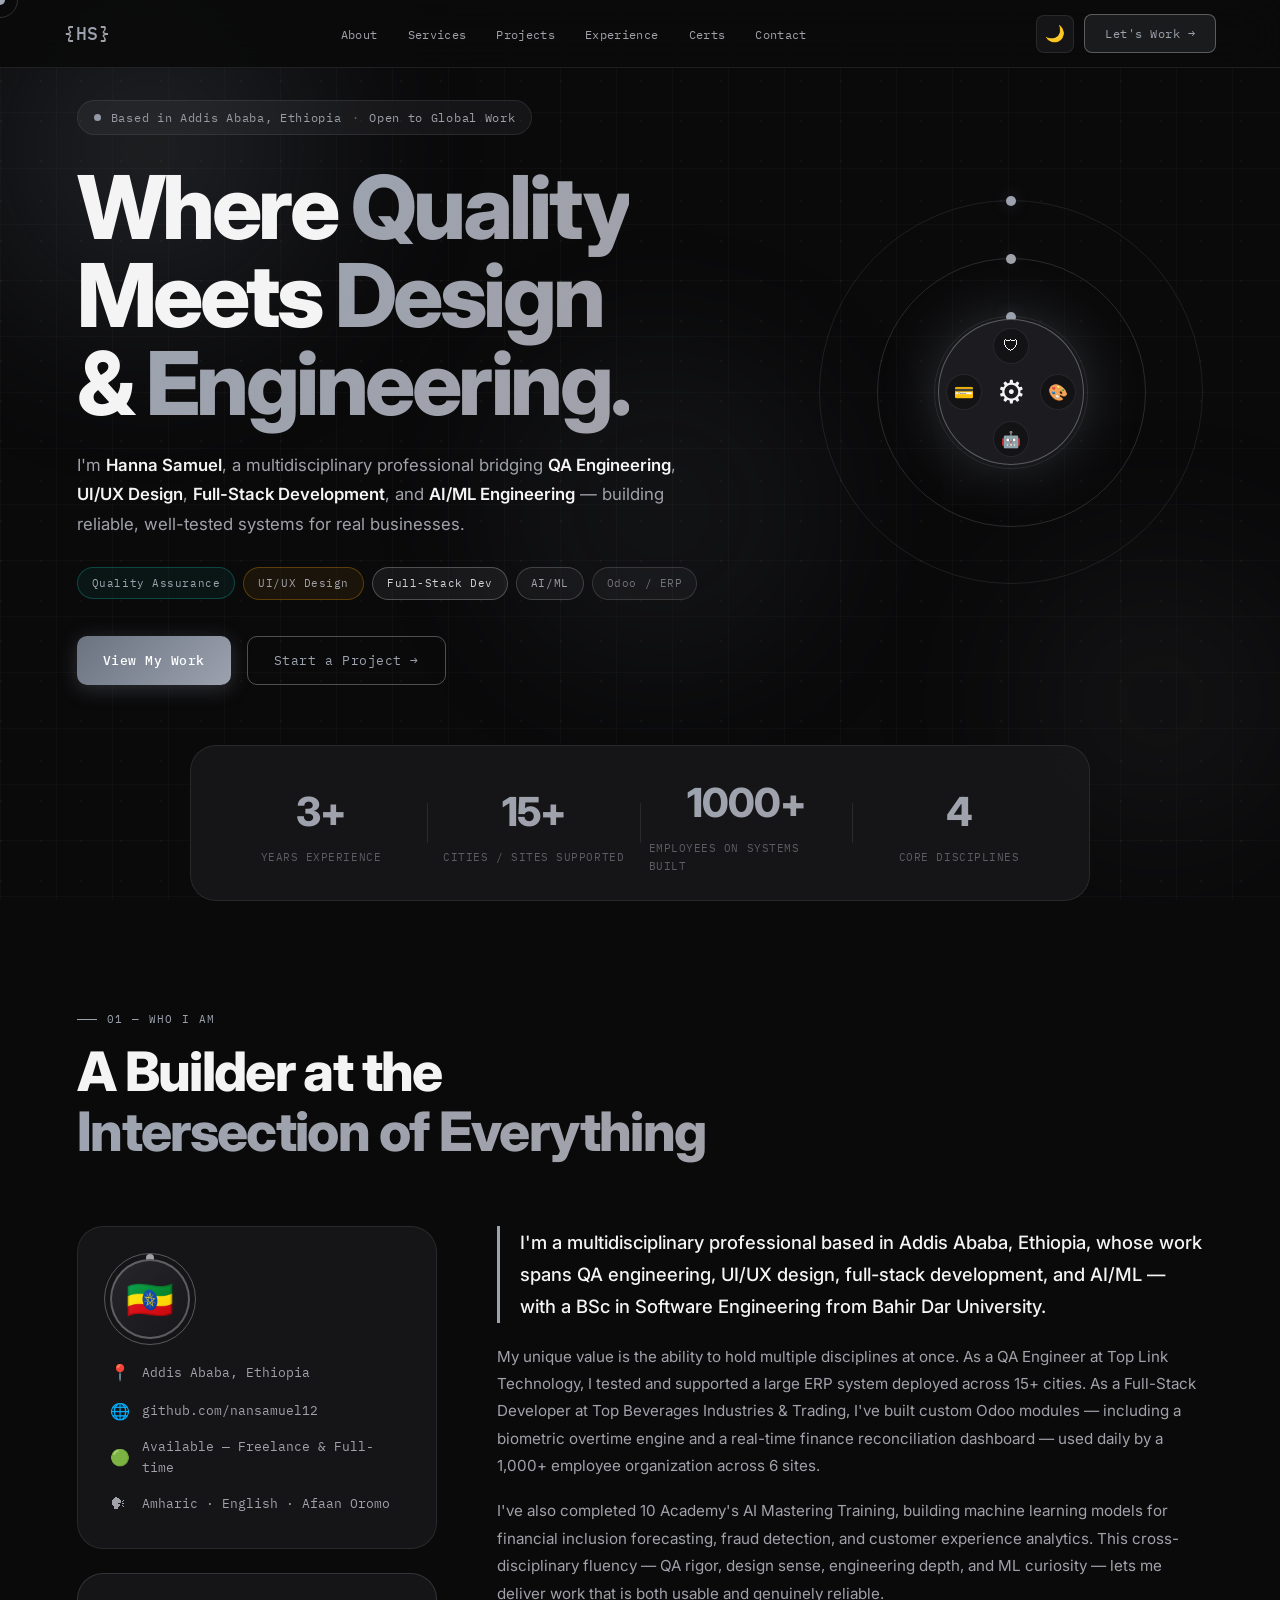
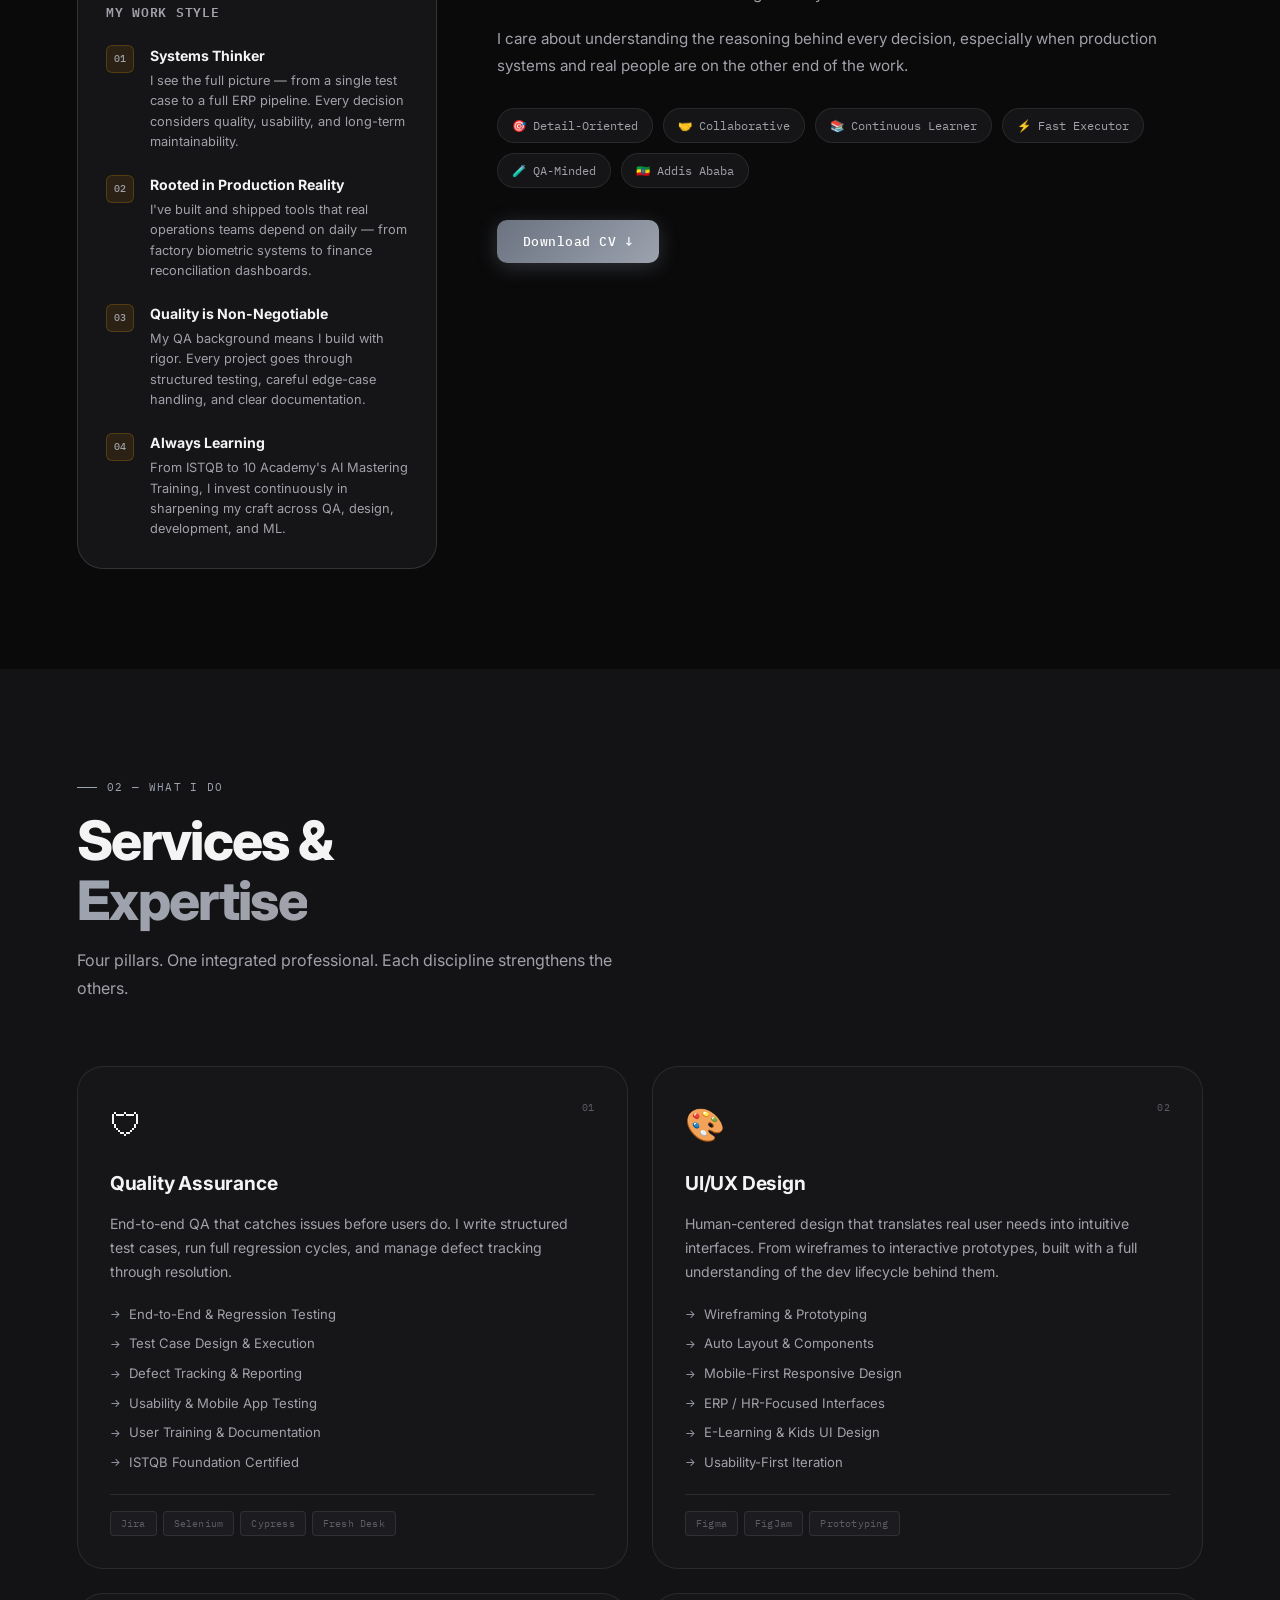
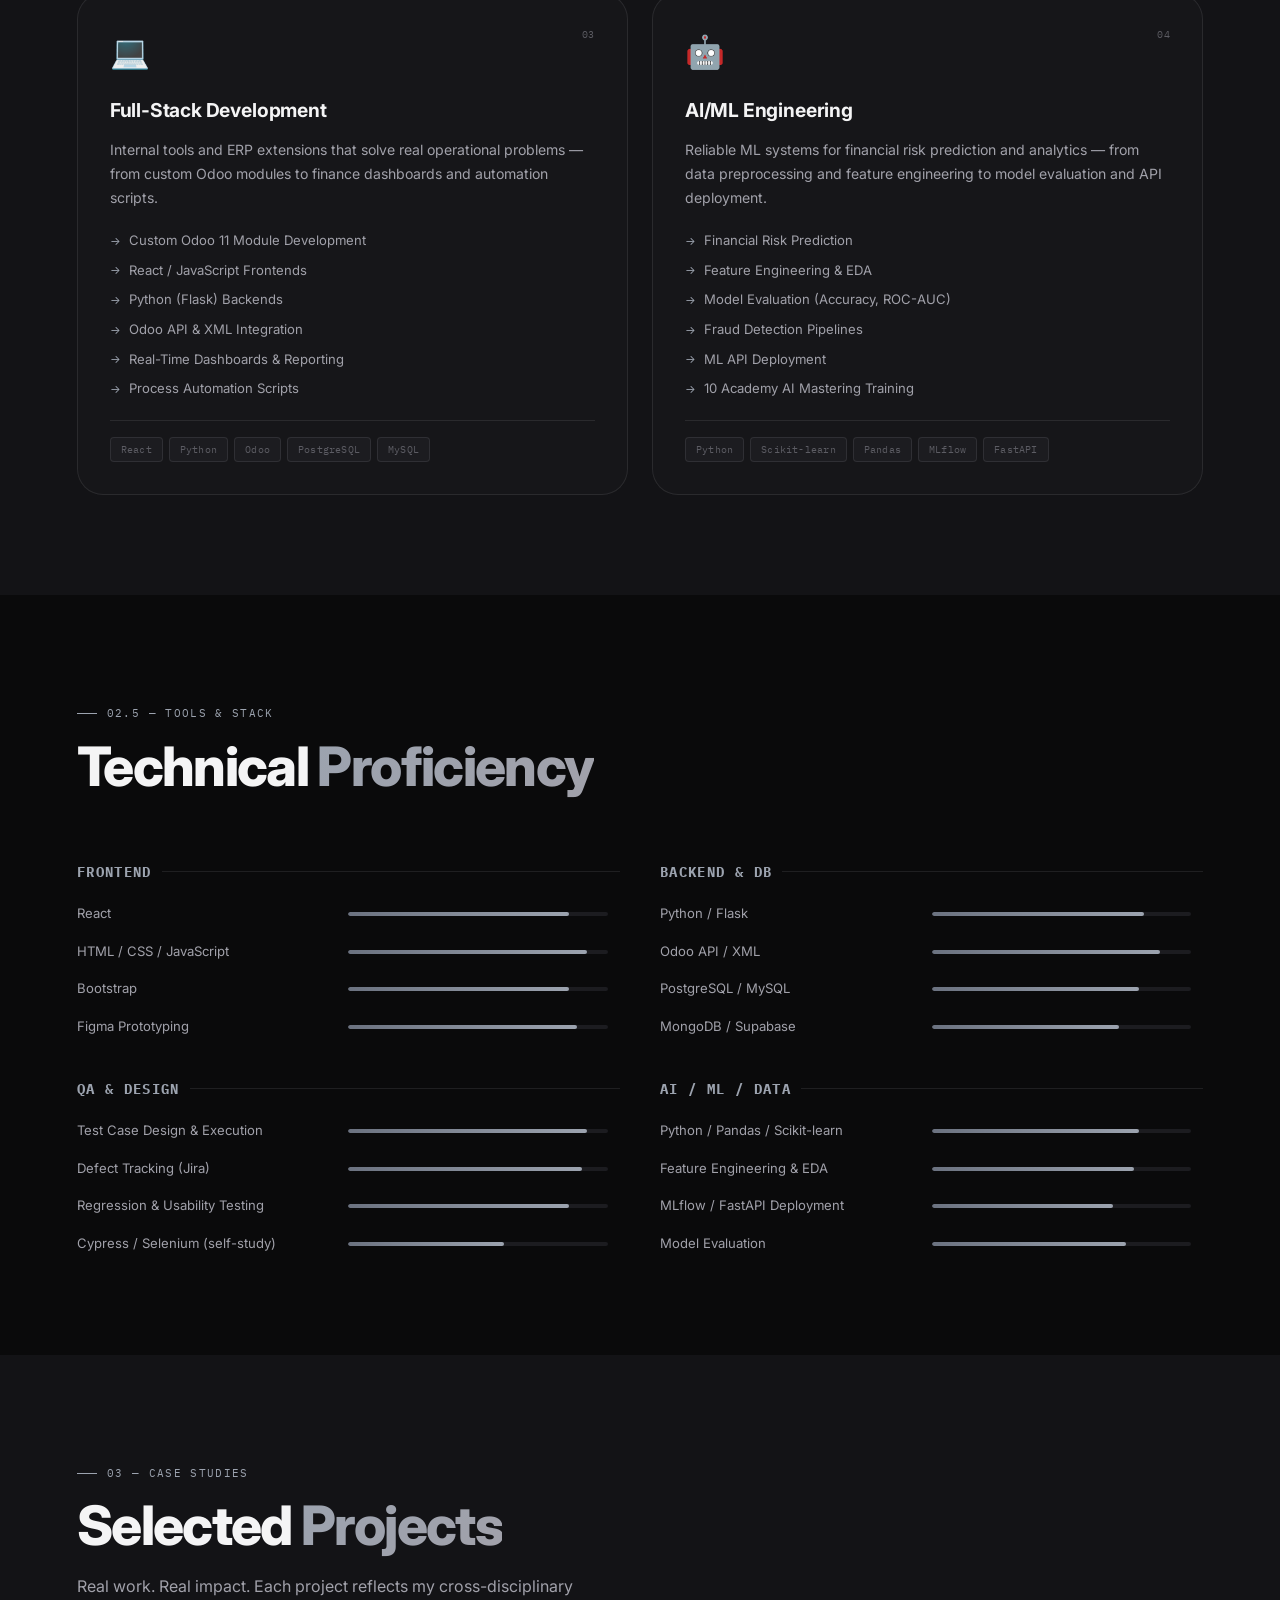
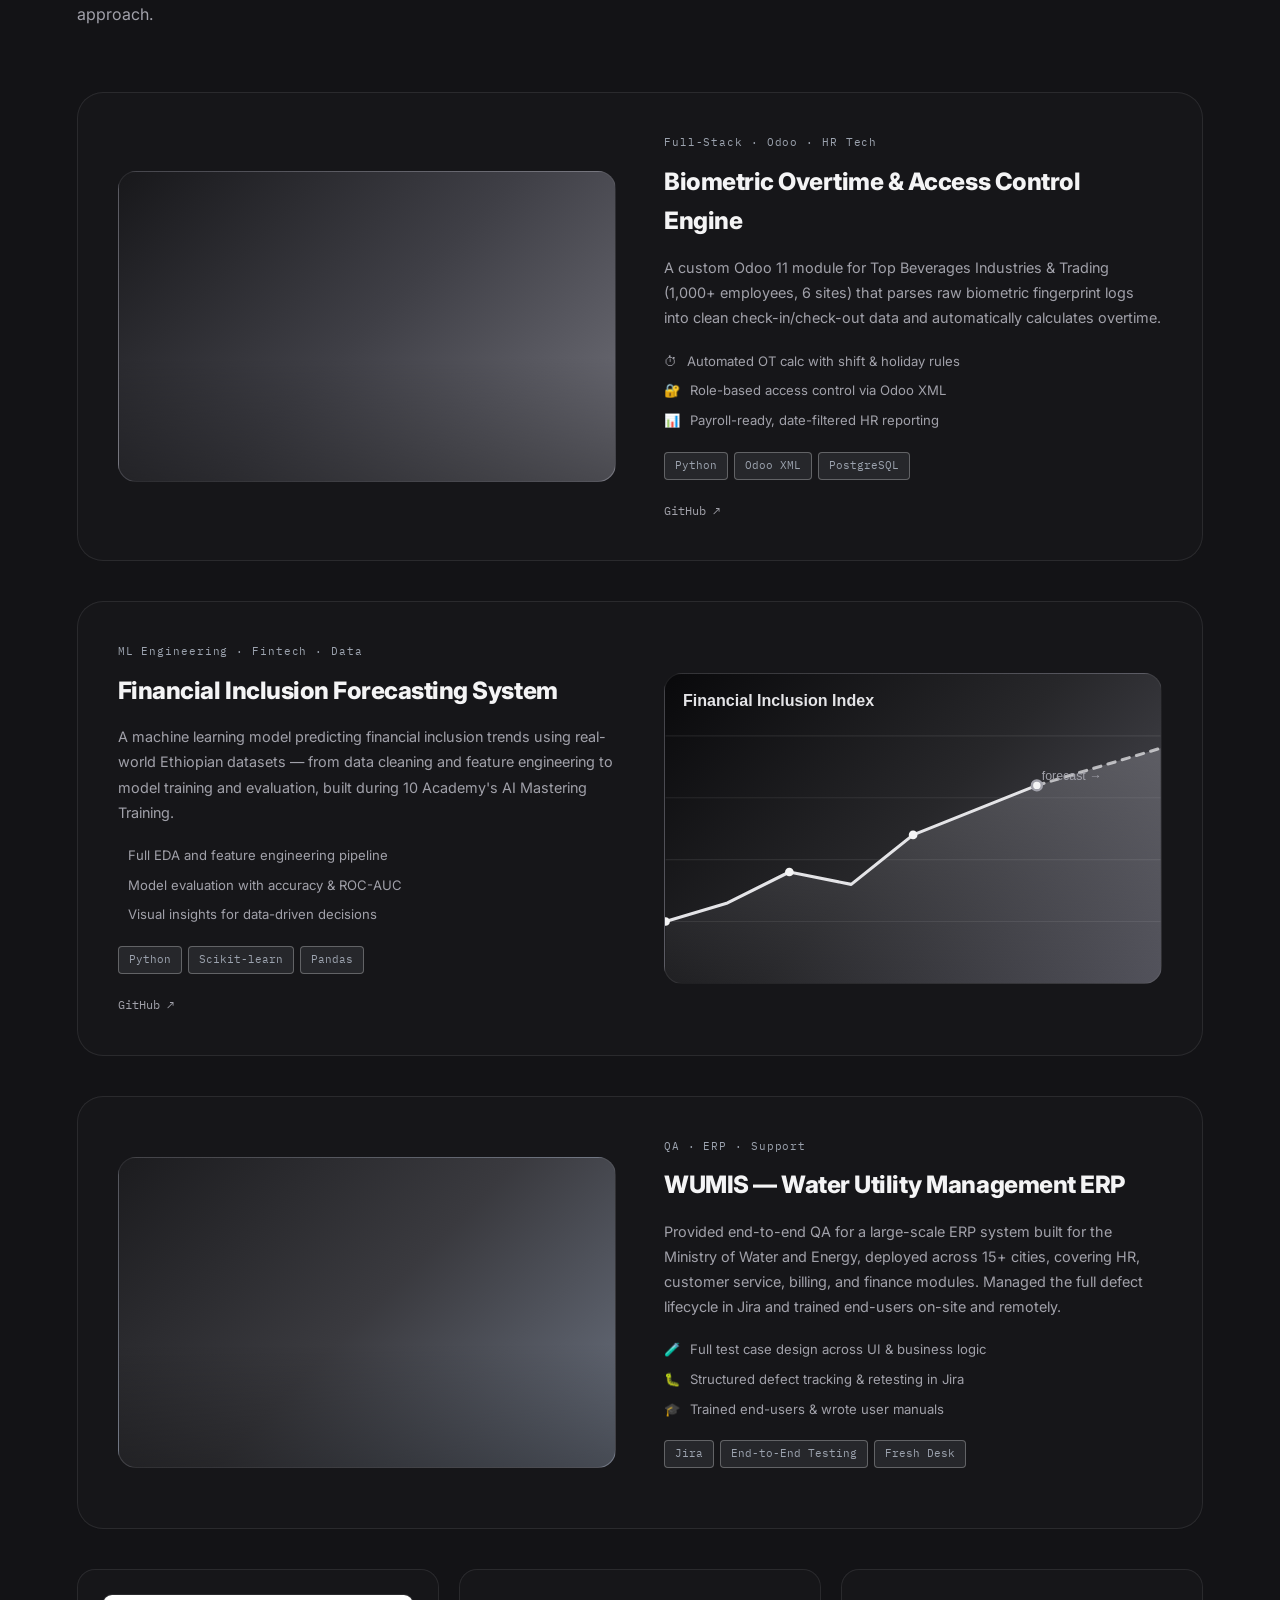
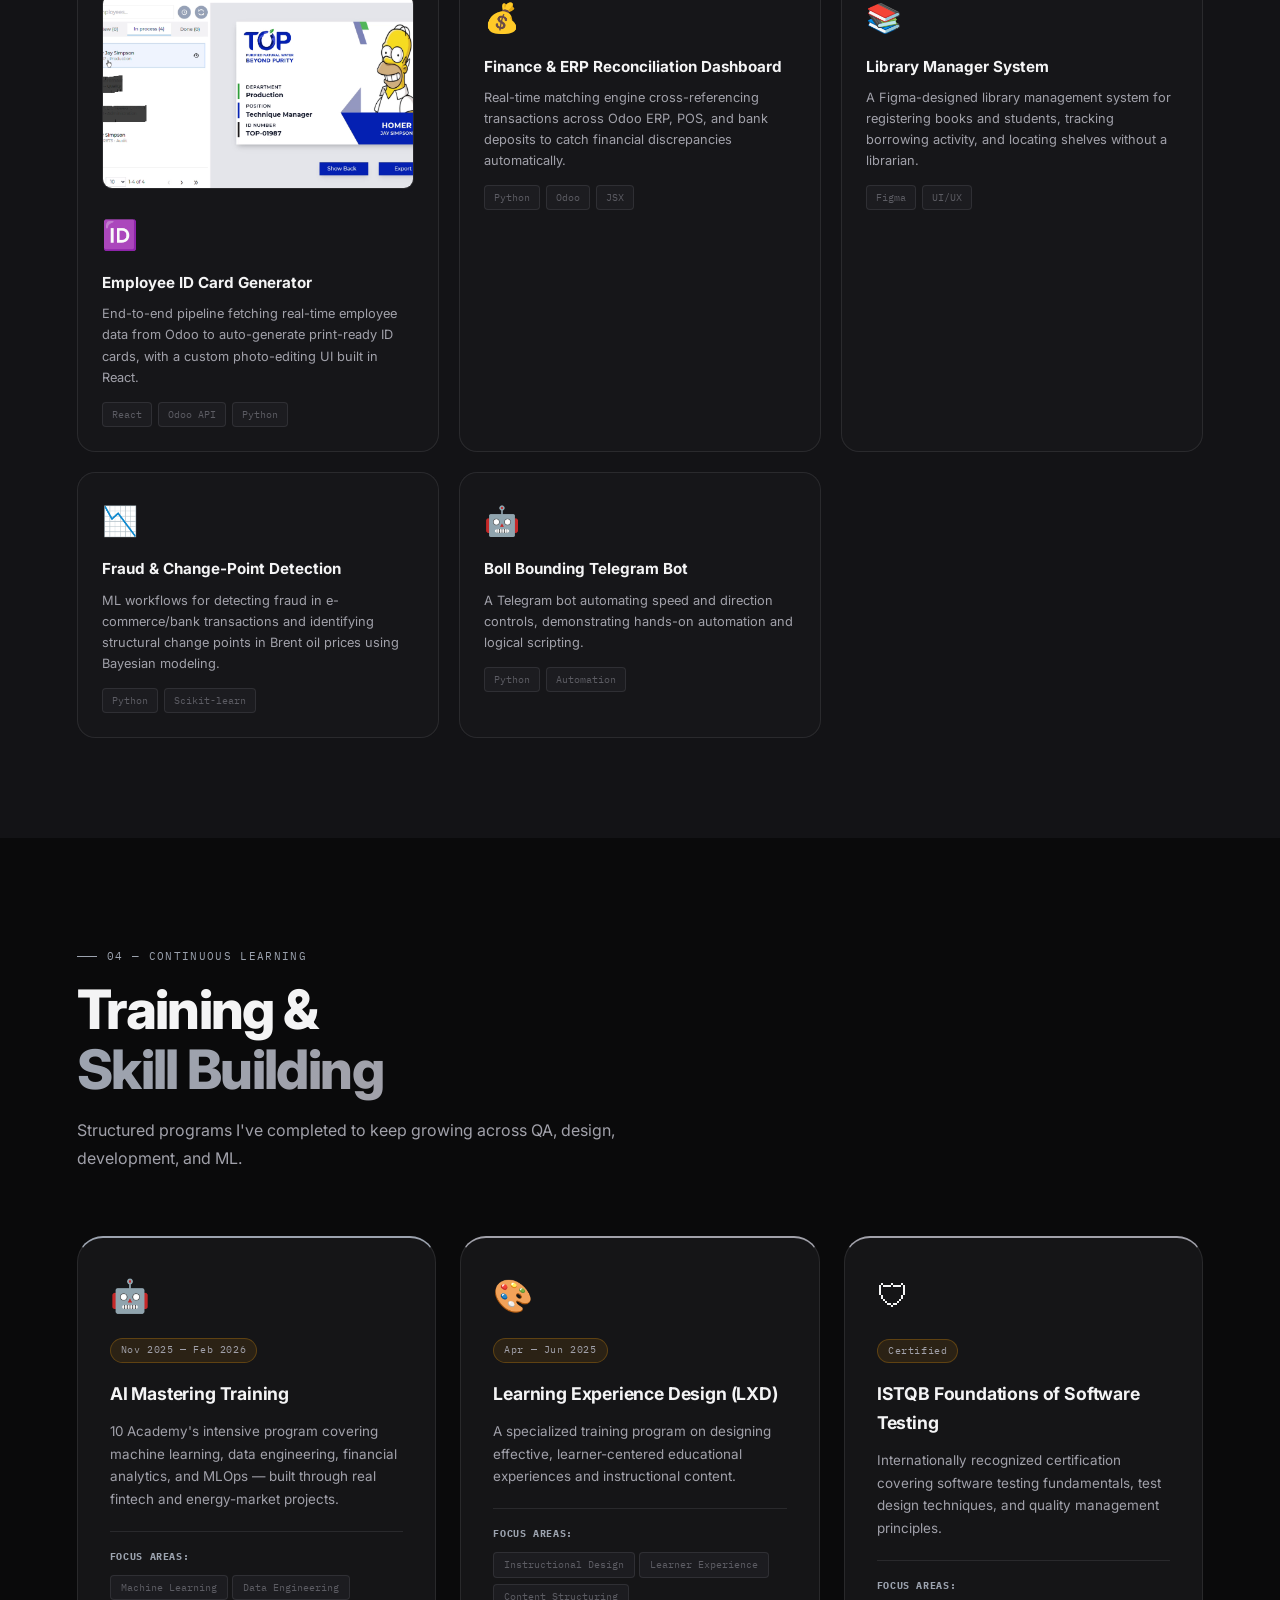
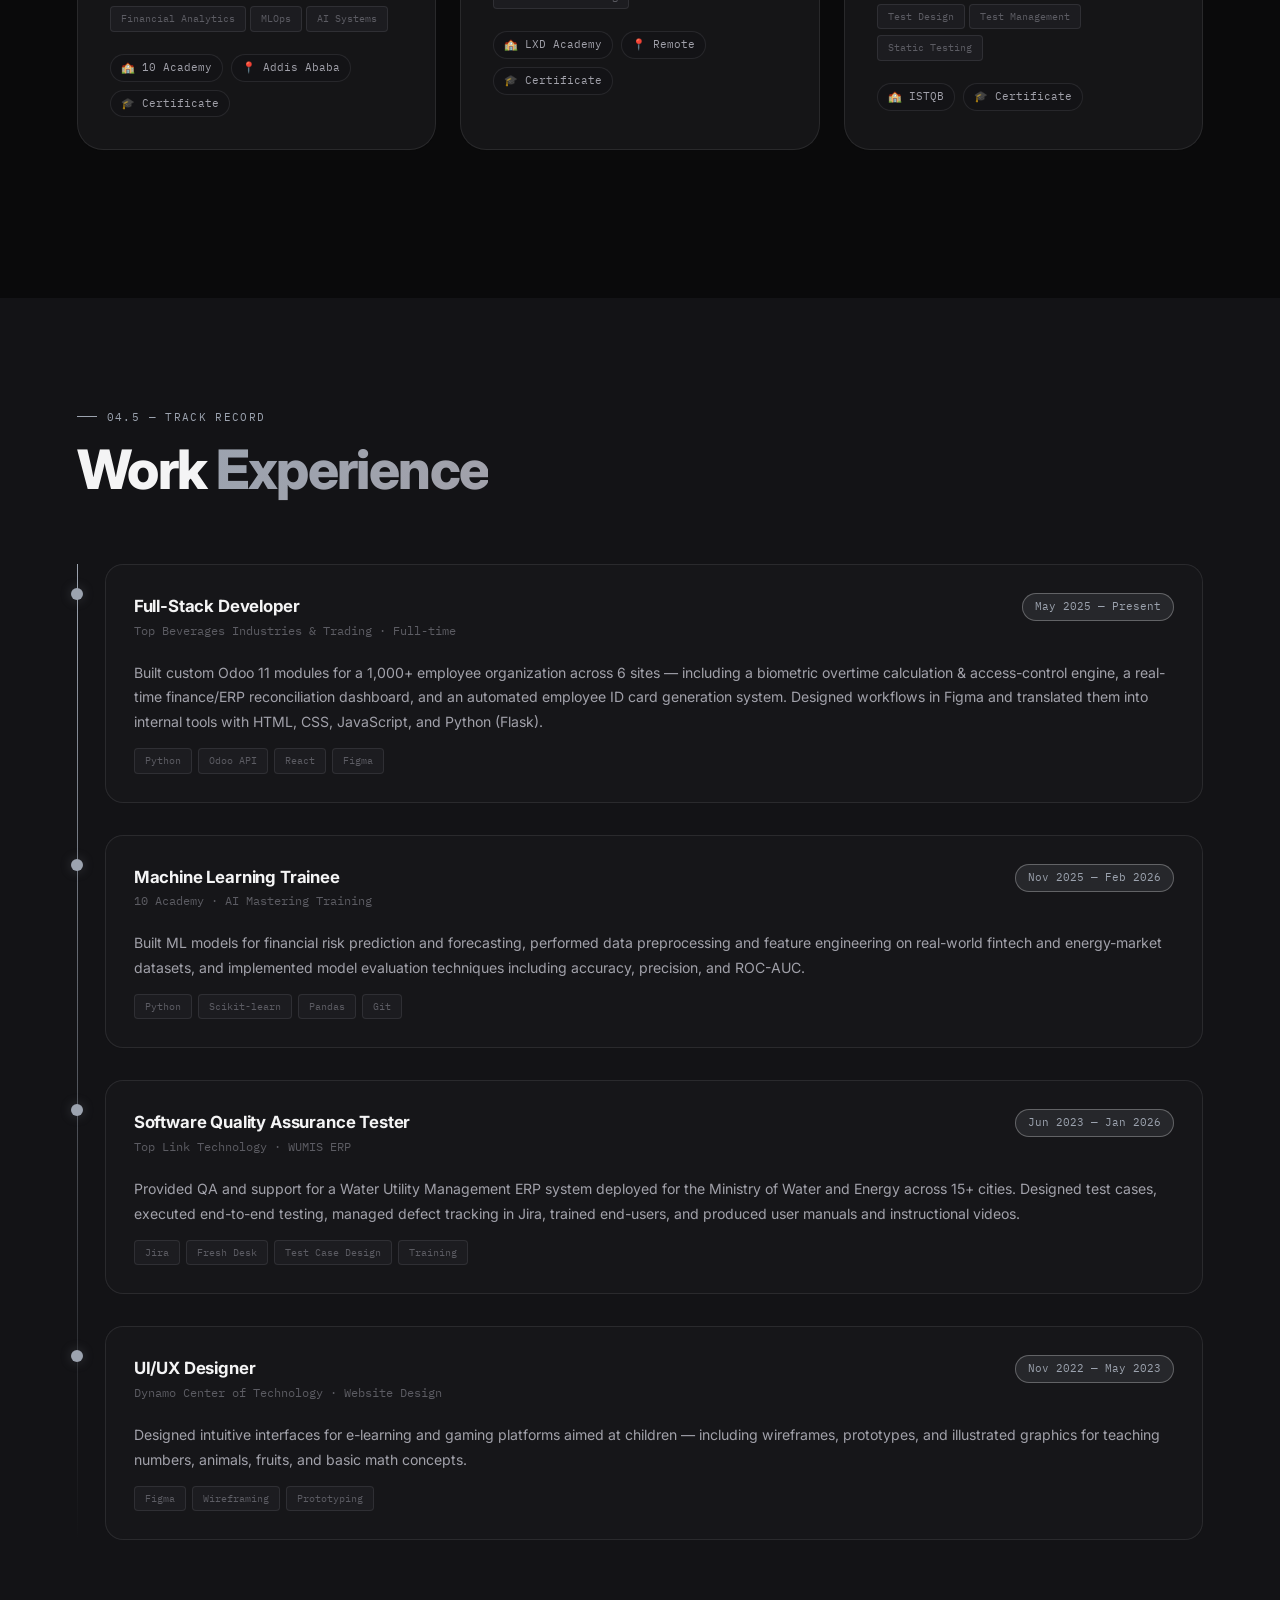
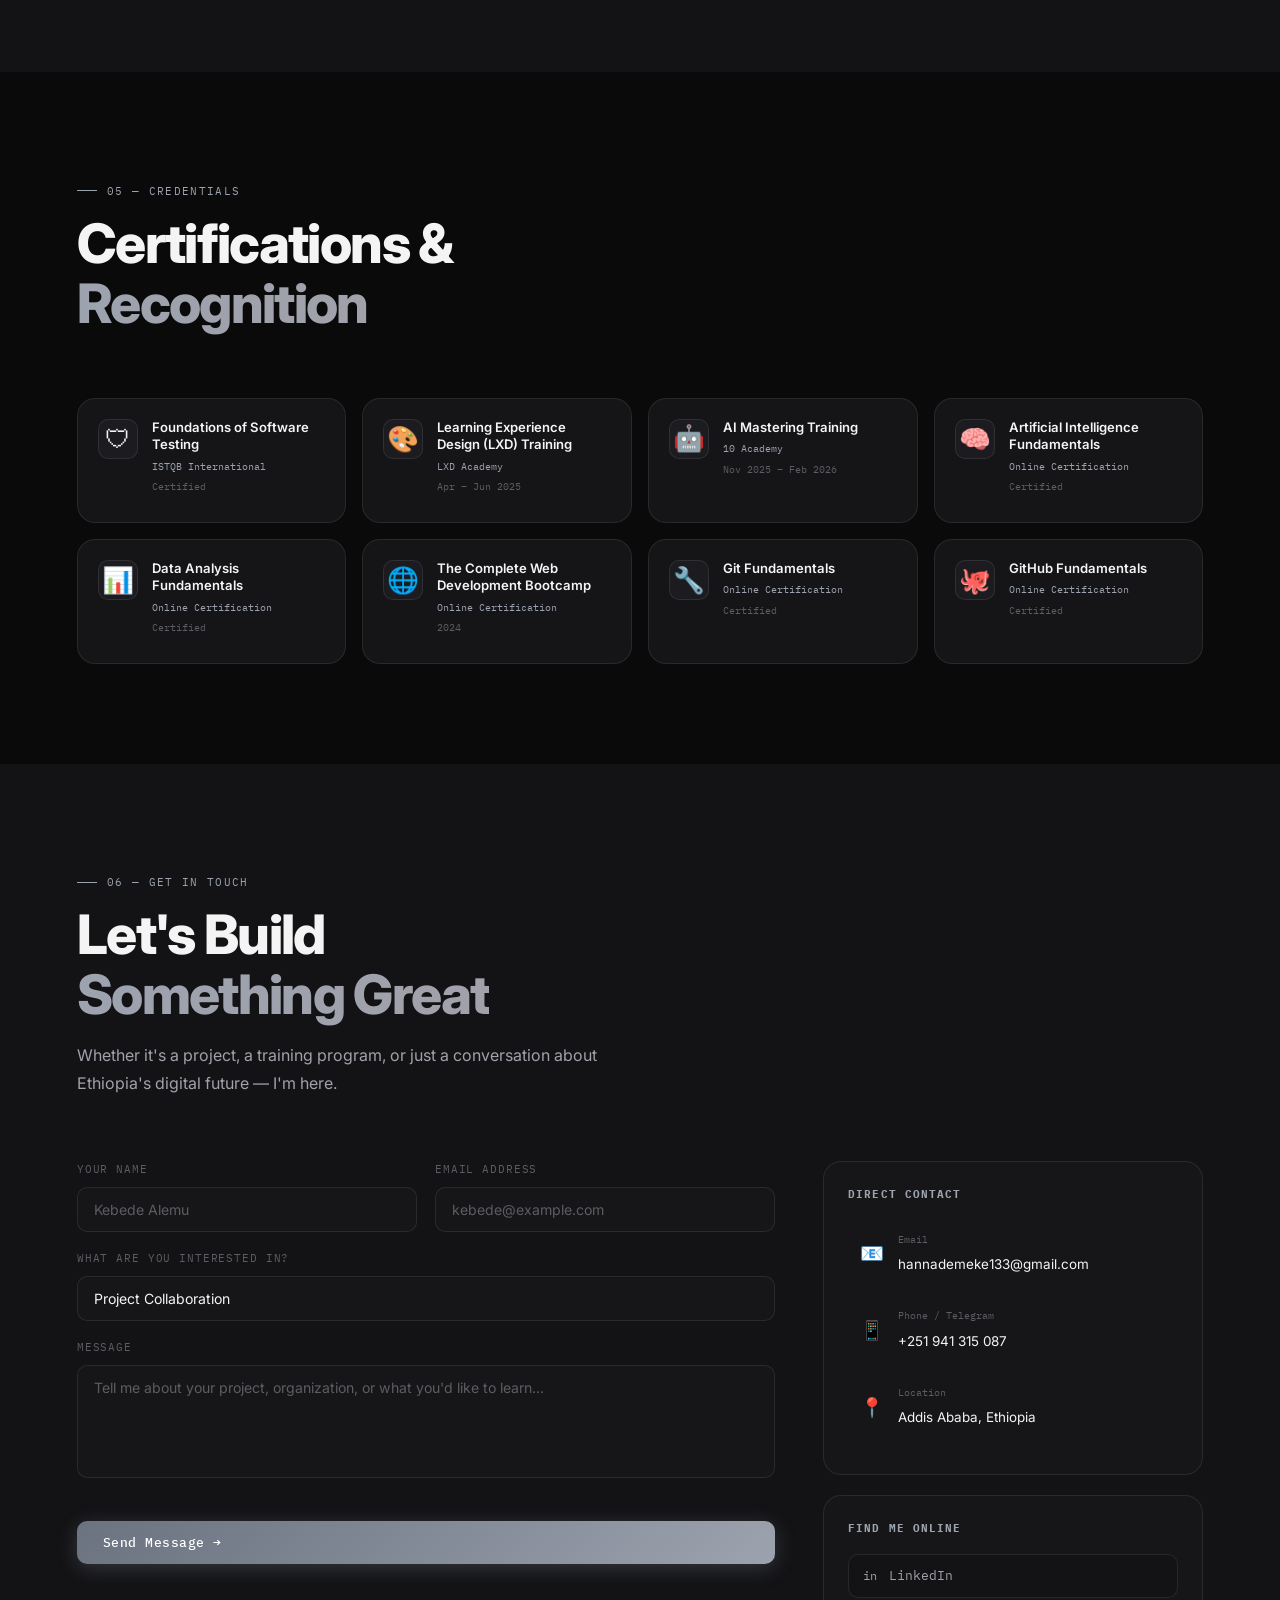
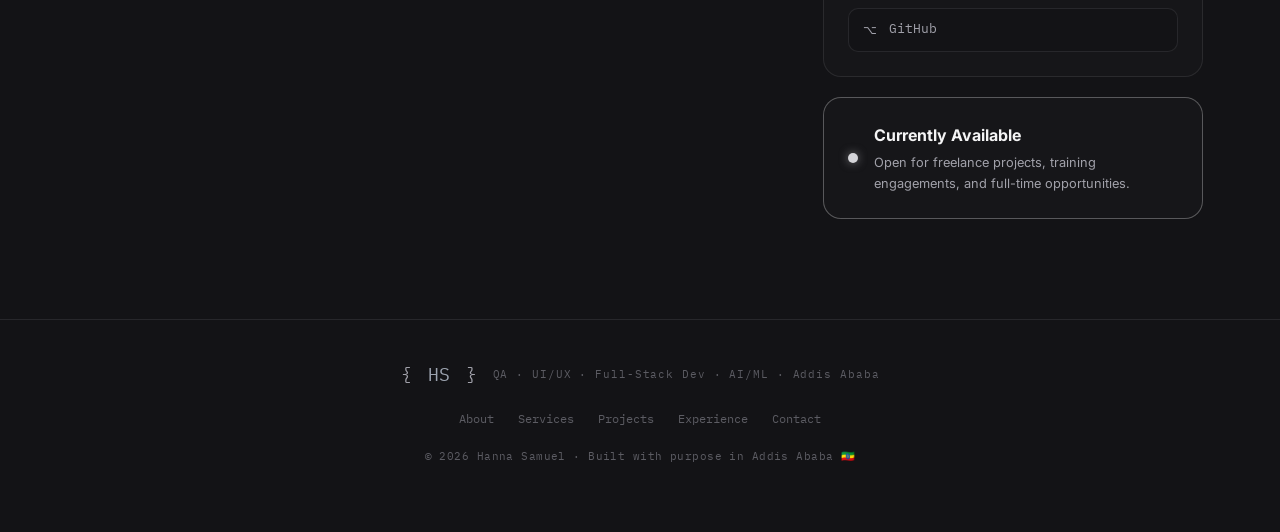
==== commit ebd4388c: "improvement" ====
--- a/index.html
+++ b/index.html
@@ -225,7 +225,7 @@
                 <span><strong>Full-Stack Resume</strong><small>React, Python, Odoo</small></span>
               </a>
               <a href="cv-ml.pdf" download class="cv-dl-item">
-                <span class="cv-dl-icon">🤖</span>
+                <span class="cv-dl-icon"></span>
                 <span><strong>ML Resume</strong><small>Machine learning, data, fintech</small></span>
               </a>
             </div>
@@ -395,7 +395,10 @@
 
         <div class="project-feature reveal">
           <div class="pf-visual pf-visual-1">
-            <img src="" alt="">
+            <div class="pf-slideshow">
+              <img class="pf-slide-a" src="OT_all_over.png" alt="Overtime records list in the custom Odoo OT module, with the OT Management menu open">
+              <img class="pf-slide-b " src="OT_finger_print_fetch.png" alt="Quick Import dialog for uploading biometric .dat fingerprint files to compute overtime">
+            </div>
           </div>
           <div class="pf-info">
             <span class="pf-cat">Full-Stack · Odoo · HR Tech</span>
@@ -417,31 +420,40 @@
 
         <div class="project-feature pf-reverse reveal">
           <div class="pf-visual pf-visual-2">
-            <div class="pf-mockup">
-              <div class="pm-bar"><span></span><span></span><span></span></div>
-              <div class="pm-content">
-                <div class="pm-chart">
-                  <div class="pm-bar-chart">
-                    <div class="pmbc-bar" style="height:60%"></div>
-                    <div class="pmbc-bar" style="height:85%"></div>
-                    <div class="pmbc-bar" style="height:45%"></div>
-                    <div class="pmbc-bar" style="height:70%"></div>
-                    <div class="pmbc-bar" style="height:90%"></div>
-                    <div class="pmbc-bar" style="height:55%"></div>
-                  </div>
-                </div>
-                <div class="pm-row pm-row-med" style="margin-top:12px"></div>
-              </div>
-            </div>
+            <svg class="pf-chart" viewBox="0 0 400 250" xmlns="http://www.w3.org/2000/svg" role="img" aria-label="Rising financial inclusion forecast line chart">
+              <defs>
+                <linearGradient id="fcArea" x1="0" y1="0" x2="0" y2="1">
+                  <stop offset="0%" stop-color="#a1a1aa" stop-opacity="0.35"/>
+                  <stop offset="100%" stop-color="#a1a1aa" stop-opacity="0"/>
+                </linearGradient>
+              </defs>
+              <g stroke="#ffffff" stroke-opacity="0.08" stroke-width="1">
+                <line x1="0" y1="50" x2="400" y2="50"/>
+                <line x1="0" y1="100" x2="400" y2="100"/>
+                <line x1="0" y1="150" x2="400" y2="150"/>
+                <line x1="0" y1="200" x2="400" y2="200"/>
+              </g>
+              <path d="M0,200 L50,185 L100,160 L150,170 L200,130 L250,110 L300,90 L400,60 L400,250 L0,250 Z" fill="url(#fcArea)"/>
+              <polyline points="0,200 50,185 100,160 150,170 200,130 250,110 300,90" fill="none" stroke="#e4e4e7" stroke-width="2.5" stroke-linecap="round" stroke-linejoin="round"/>
+              <polyline points="300,90 400,60" fill="none" stroke="#e4e4e7" stroke-width="2.5" stroke-linecap="round" stroke-linejoin="round" stroke-dasharray="6 6" opacity="0.75"/>
+              <g fill="#f4f4f5">
+                <circle cx="0" cy="200" r="3.5"/>
+                <circle cx="100" cy="160" r="3.5"/>
+                <circle cx="200" cy="130" r="3.5"/>
+                <circle cx="300" cy="90" r="4" stroke="#a1a1aa" stroke-width="2"/>
+              </g>
+              <text x="14" y="26" fill="#e4e4e7" font-family="Helvetica, Arial, sans-serif" font-size="13" font-weight="700">Financial Inclusion Index</text>
+              <text x="304" y="86" fill="#a1a1aa" font-family="Helvetica, Arial, sans-serif" font-size="10">forecast →</text>
+            </svg>
           </div>
           <div class="pf-info">
             <span class="pf-cat">ML Engineering · Fintech · Data</span>
             <h3 class="pf-title">Financial Inclusion Forecasting System</h3>
             <p class="pf-desc">A machine learning model predicting financial inclusion trends using real-world Ethiopian datasets — from data cleaning and feature engineering to model training and evaluation, built during 10 Academy's AI Mastering Training.</p>
             <div class="pf-highlights">
-              <div class="pf-hl"><span>📊</span><span>Full EDA and feature engineering pipeline</span></div>
-              <div class="pf-hl"><span>🧮</span><span>Model evaluation with accuracy &amp; ROC-AUC</span></div>
-              <div class="pf-hl"><span>📈</span><span>Visual insights for data-driven decisions</span></div>
+              <div class="pf-hl"><span></span><span>Full EDA and feature engineering pipeline</span></div>
+              <div class="pf-hl"><span></span><span>Model evaluation with accuracy &amp; ROC-AUC</span></div>
+              <div class="pf-hl"><span></span><span>Visual insights for data-driven decisions</span></div>
             </div>
             <div class="pf-stack">
               <span>Python</span><span>Scikit-learn</span><span>Pandas</span>
@@ -454,18 +466,9 @@
 
         <div class="project-feature reveal">
           <div class="pf-visual pf-visual-3">
-            <div class="pf-mockup">
-              <div class="pm-bar"><span></span><span></span><span></span></div>
-              <div class="pm-content">
-                <div class="pm-row pm-row-wide"></div>
-                <div class="pm-grid-2">
-                  <div class="pm-card pm-card-tall"></div>
-                  <div>
-                    <div class="pm-row" style="margin-bottom:8px"></div>
-                    <div class="pm-row pm-row-med"></div>
-                  </div>
-                </div>
-              </div>
+            <div class="pf-slideshow">
+              <img class="pf-slide-a" src="WUMIS_intefarface.png" alt="WUMIS ERP login screen with Ministry of Water and Energy branding">
+              <img class="pf-slide-b" src="WUMIS_interface.png" alt="WUMIS ERP dashboard sidebar showing HR, Finance, Billing, and Asset Management modules">
             </div>
           </div>
           <div class="pf-info">
@@ -488,6 +491,7 @@
       <!-- Small project cards -->
       <div class="mini-projects reveal">
         <div class="mp-card">
+          <img class="mp-thumb" src="ID_interfase.png" alt="Employee ID card generator interface showing a generated ID card with department, position, and ID number">
           <span class="mp-icon">🆔</span>
           <h4>Employee ID Card Generator</h4>
           <p>End-to-end pipeline fetching real-time employee data from Odoo to auto-generate print-ready ID cards, with a custom photo-editing UI built in React.</p>
@@ -517,12 +521,7 @@
           <p>A Telegram bot automating speed and direction controls, demonstrating hands-on automation and logical scripting.</p>
           <div class="mp-tags"><span>Python</span><span>Automation</span></div>
         </div>
-         <div class="mp-card">
-          <span class="mp-icon">🤖</span>
-          <h4>Boll Bounding Telegram Bot</h4>
-          <p>A Telegram bot automating speed and direction controls, demonstrating hands-on automation and logical scripting.</p>
-          <div class="mp-tags"><span>Python</span><span>Automation</span></div>
-        </div>
+ 
 
       </div>
     </div>
--- a/style.css
+++ b/style.css
@@ -820,6 +820,37 @@
 .pf-visual-2 { background: linear-gradient(135deg, #09090b 0%, #27272a 50%, #52525b 100%); }
 .pf-visual-3 { background: linear-gradient(135deg, #1c1c1f 0%, #3a3a3f 50%, #6b7280 100%); }
 
+/* ─── Screenshot Slideshow (pure CSS crossfade) ─── */
+.pf-slideshow { position: relative; width: 100%; height: 100%; }
+.pf-slideshow img {
+  position: absolute; inset: 0;
+  width: 100%; height: 100%;
+  object-fit: cover; object-position: top;
+  opacity: 0;
+}
+.pf-slide-b{
+  width: 150%;
+  height: 50%;
+}
+.pf-slideshow img:only-child { opacity: 1; animation: none; position: static; }
+.pf-slide-a { animation: pfCrossfadeA 8s ease-in-out infinite; }
+.pf-slide-b { animation: pfCrossfadeB 8s ease-in-out infinite; }
+@keyframes pfCrossfadeA { 0%,42% { opacity: 1; } 50%,92% { opacity: 0; } 100% { opacity: 1; } }
+@keyframes pfCrossfadeB { 0%,42% { opacity: 0; } 50%,92% { opacity: 1; } 100% { opacity: 0; } }
+.pf-slideshow::after {
+  content: ''; position: absolute; inset: 0;
+  background: linear-gradient(180deg, transparent 60%, rgba(0,0,0,0.35) 100%);
+  pointer-events: none;
+}
+
+/* ─── Mini-card thumbnail ─── */
+.mp-thumb {
+  width: 100%; aspect-ratio: 16/10; object-fit: cover; object-position: top;
+  border-radius: var(--radius); border: 1px solid var(--border);
+  margin-bottom: 14px;
+}
+.pf-chart { width: 100%; height: 100%; display: block; }
+
 .pf-mockup {
   width: 100%; height: 100%;
   display: flex; flex-direction: column;
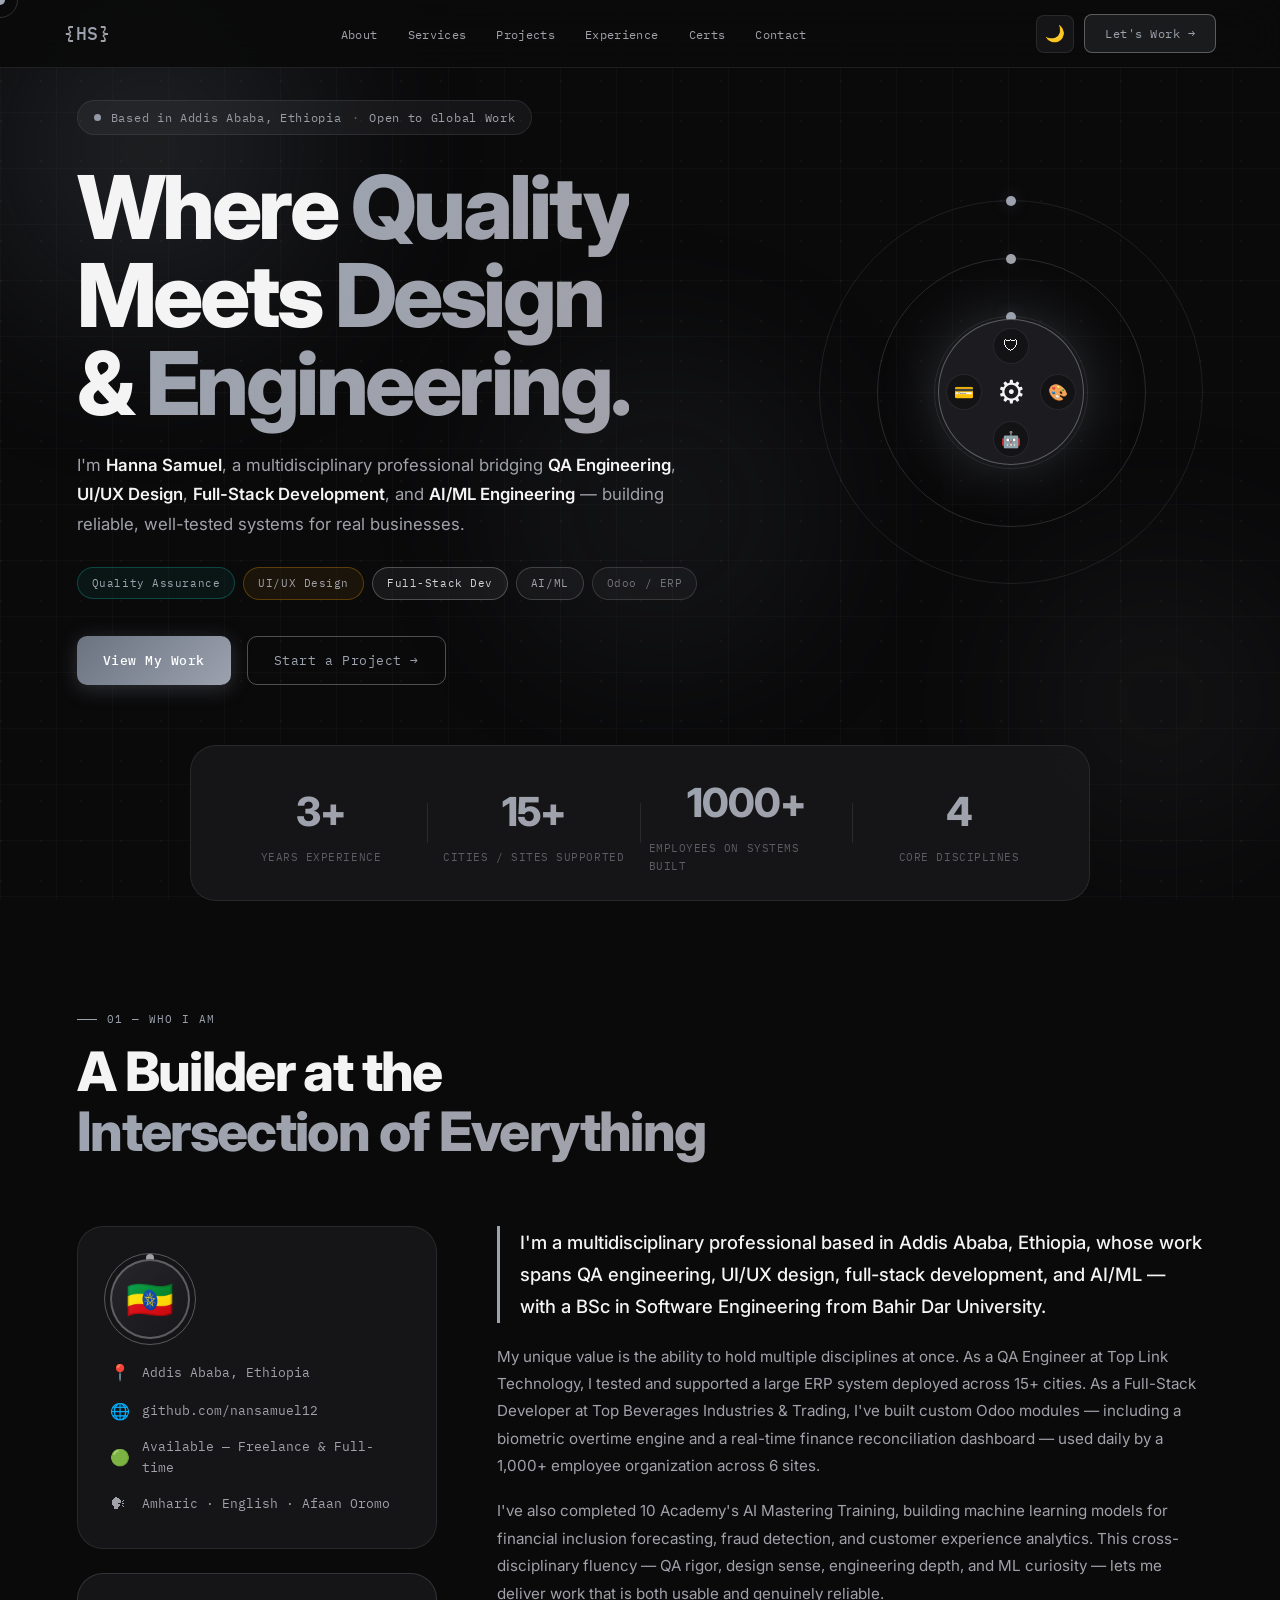
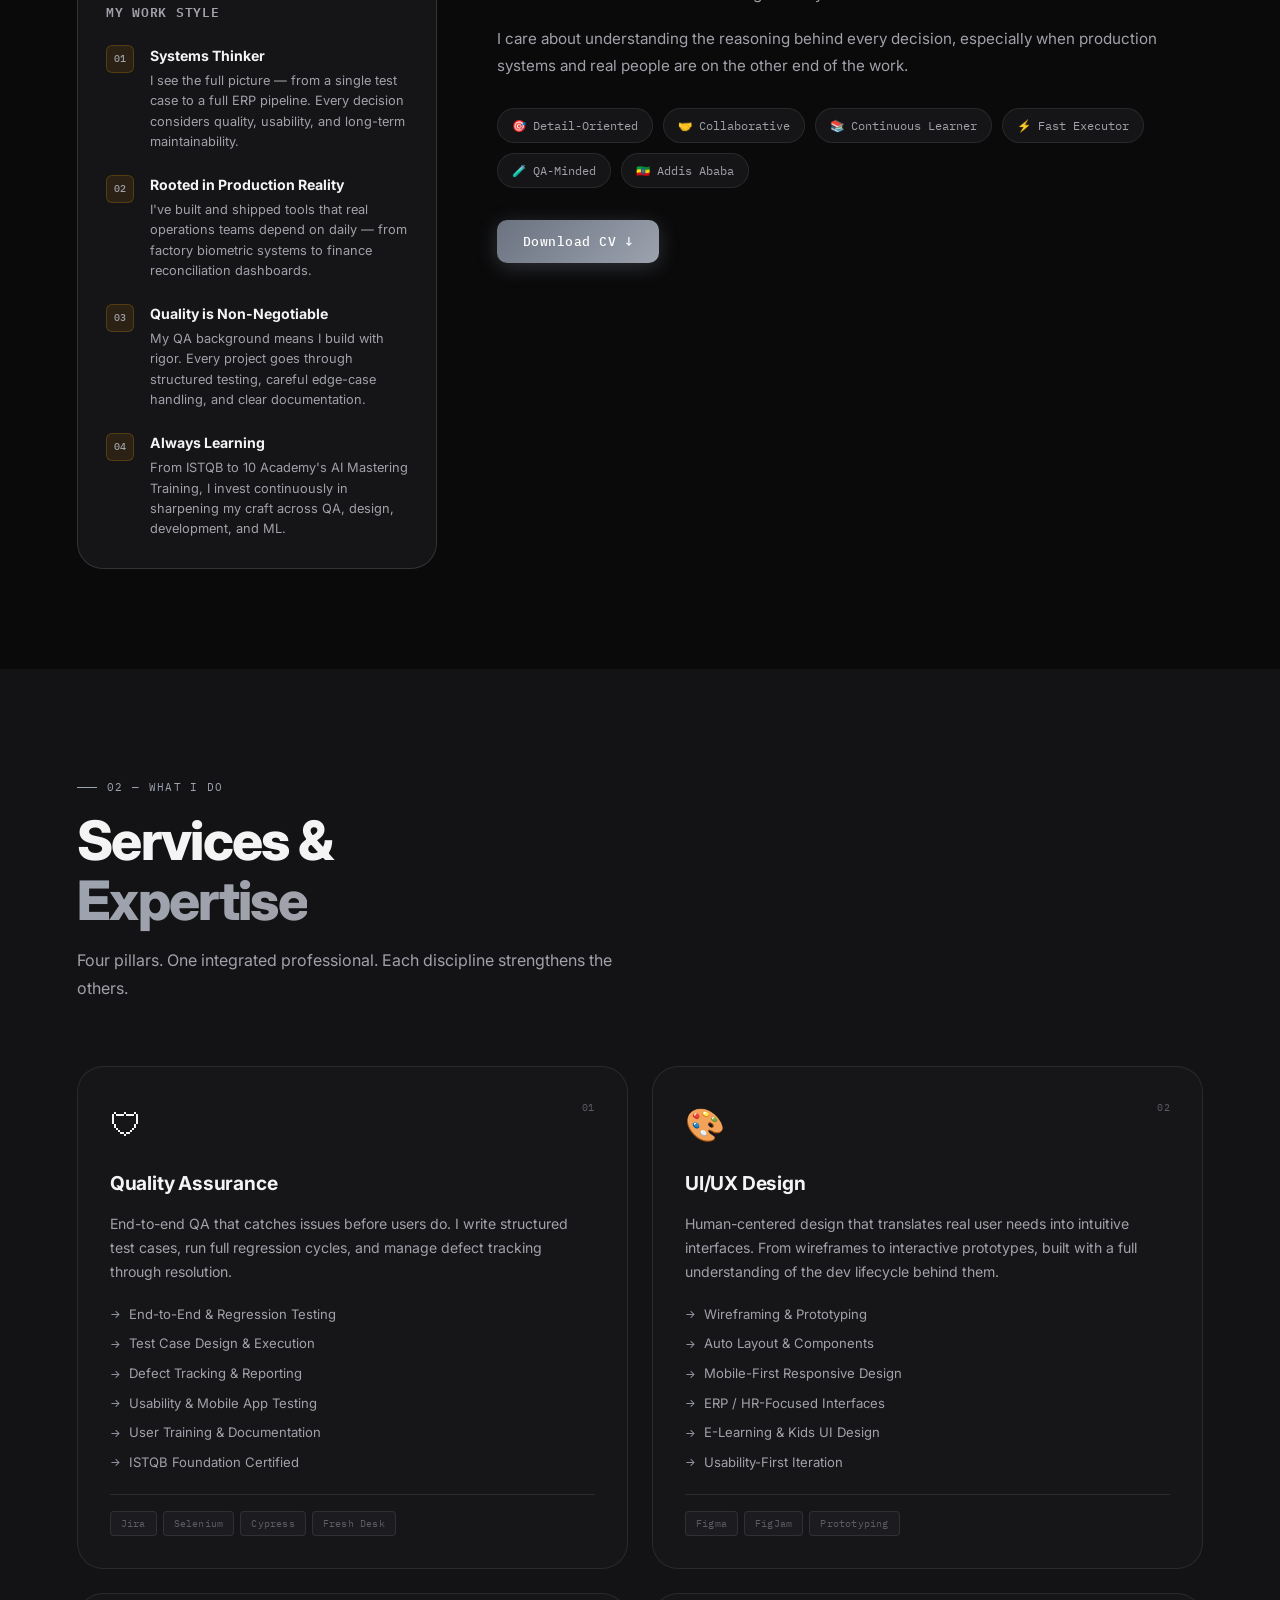
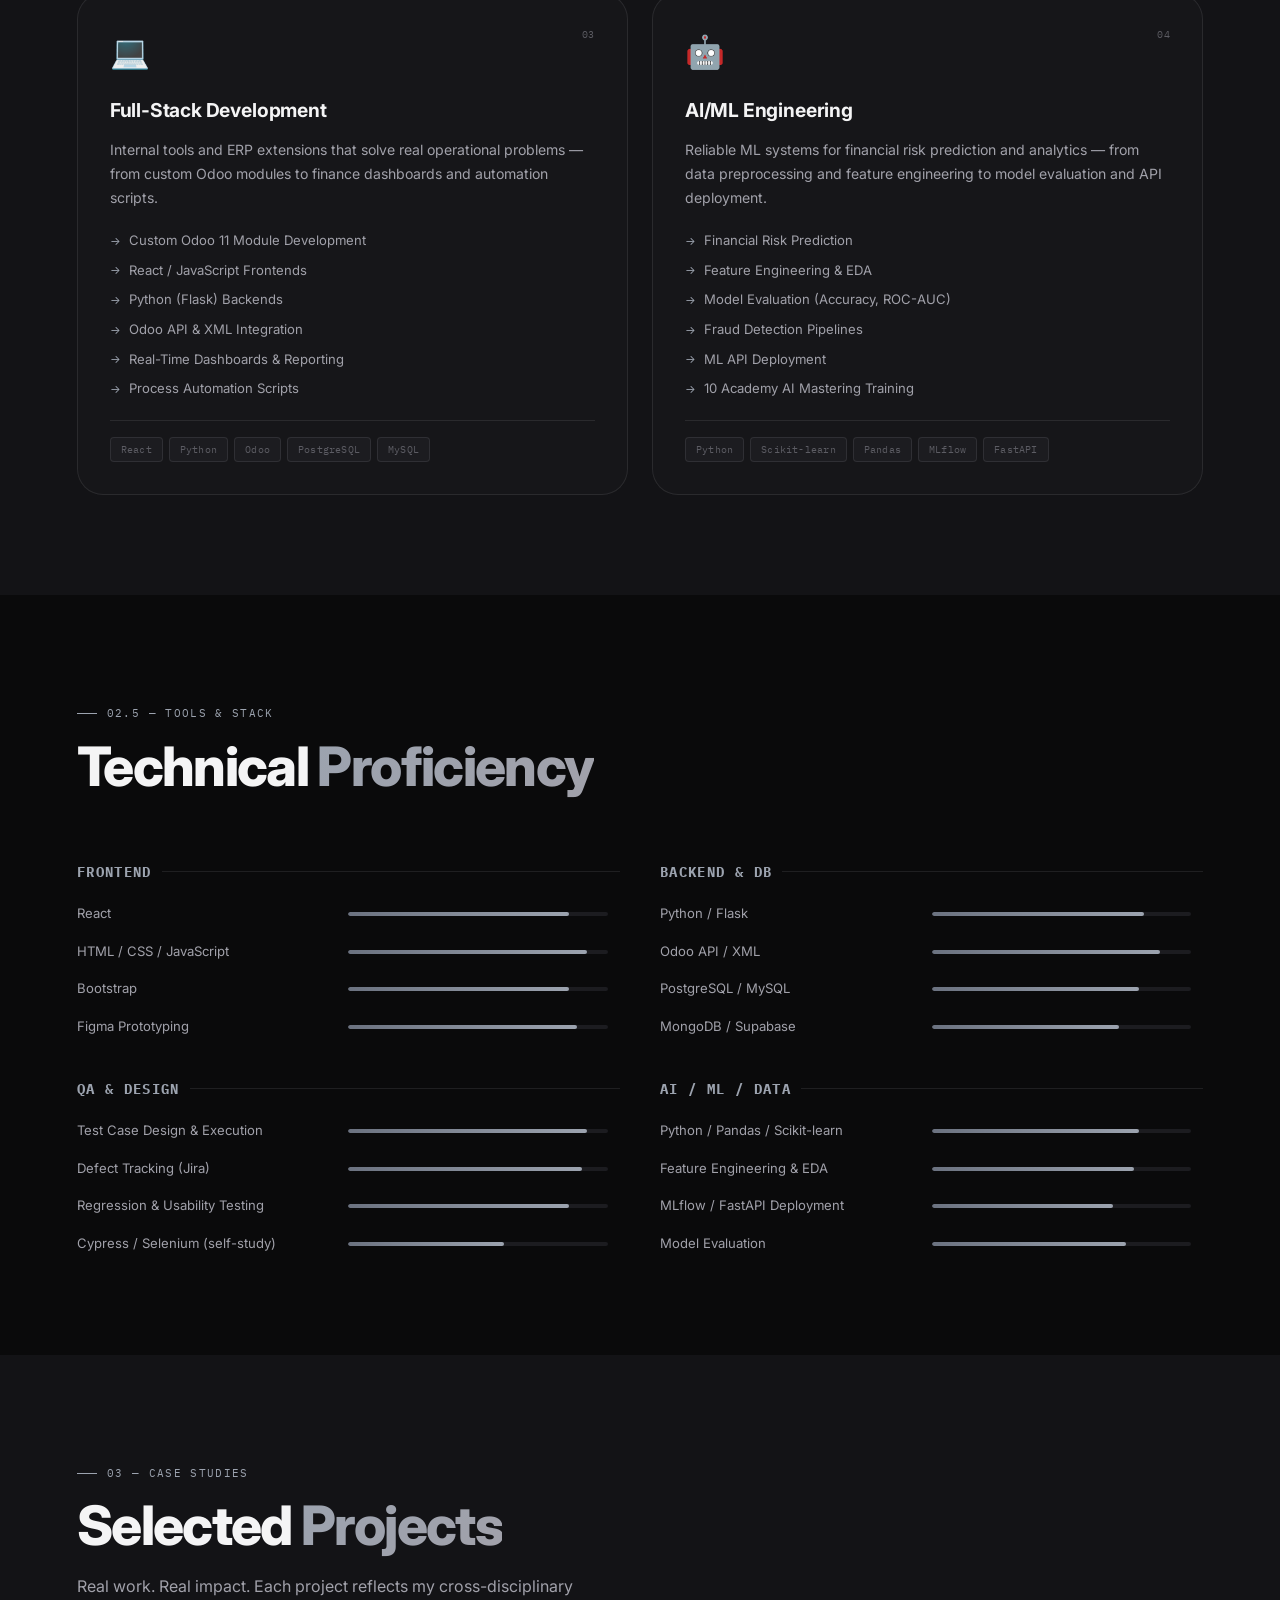
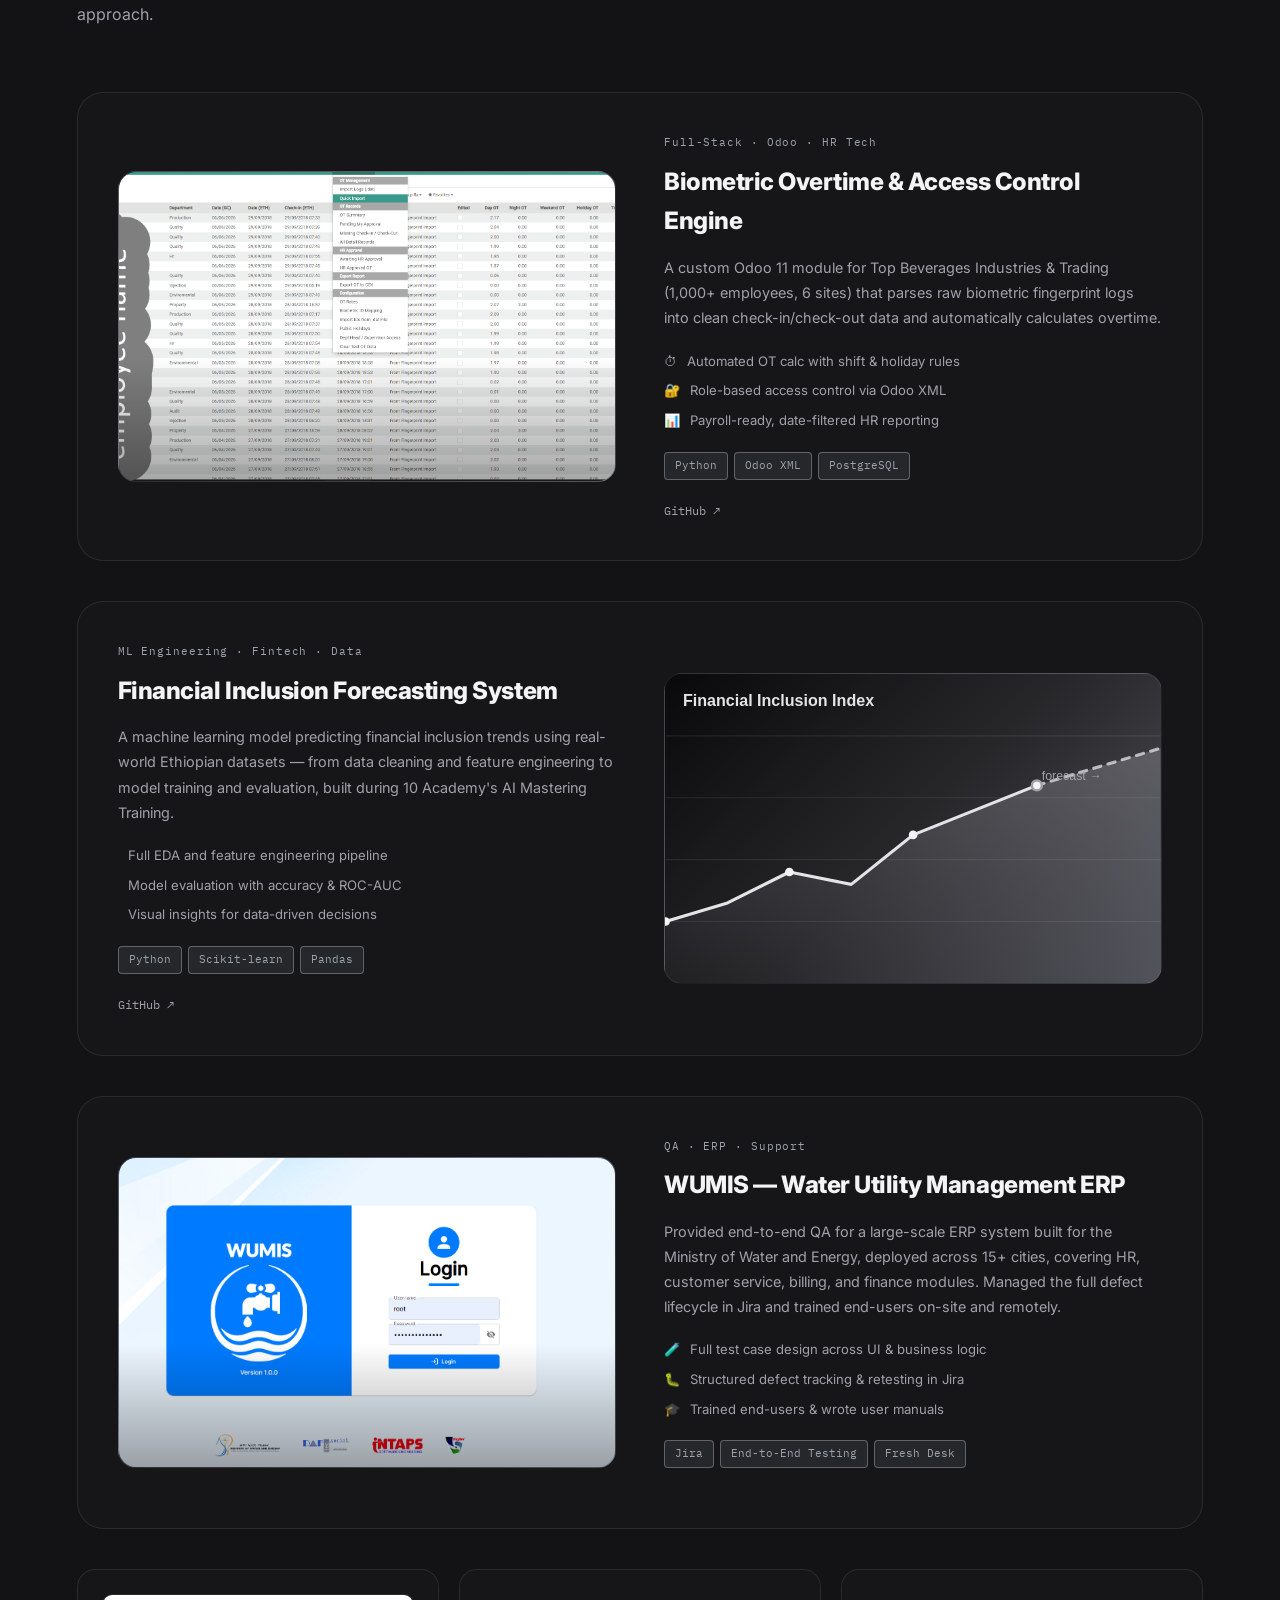
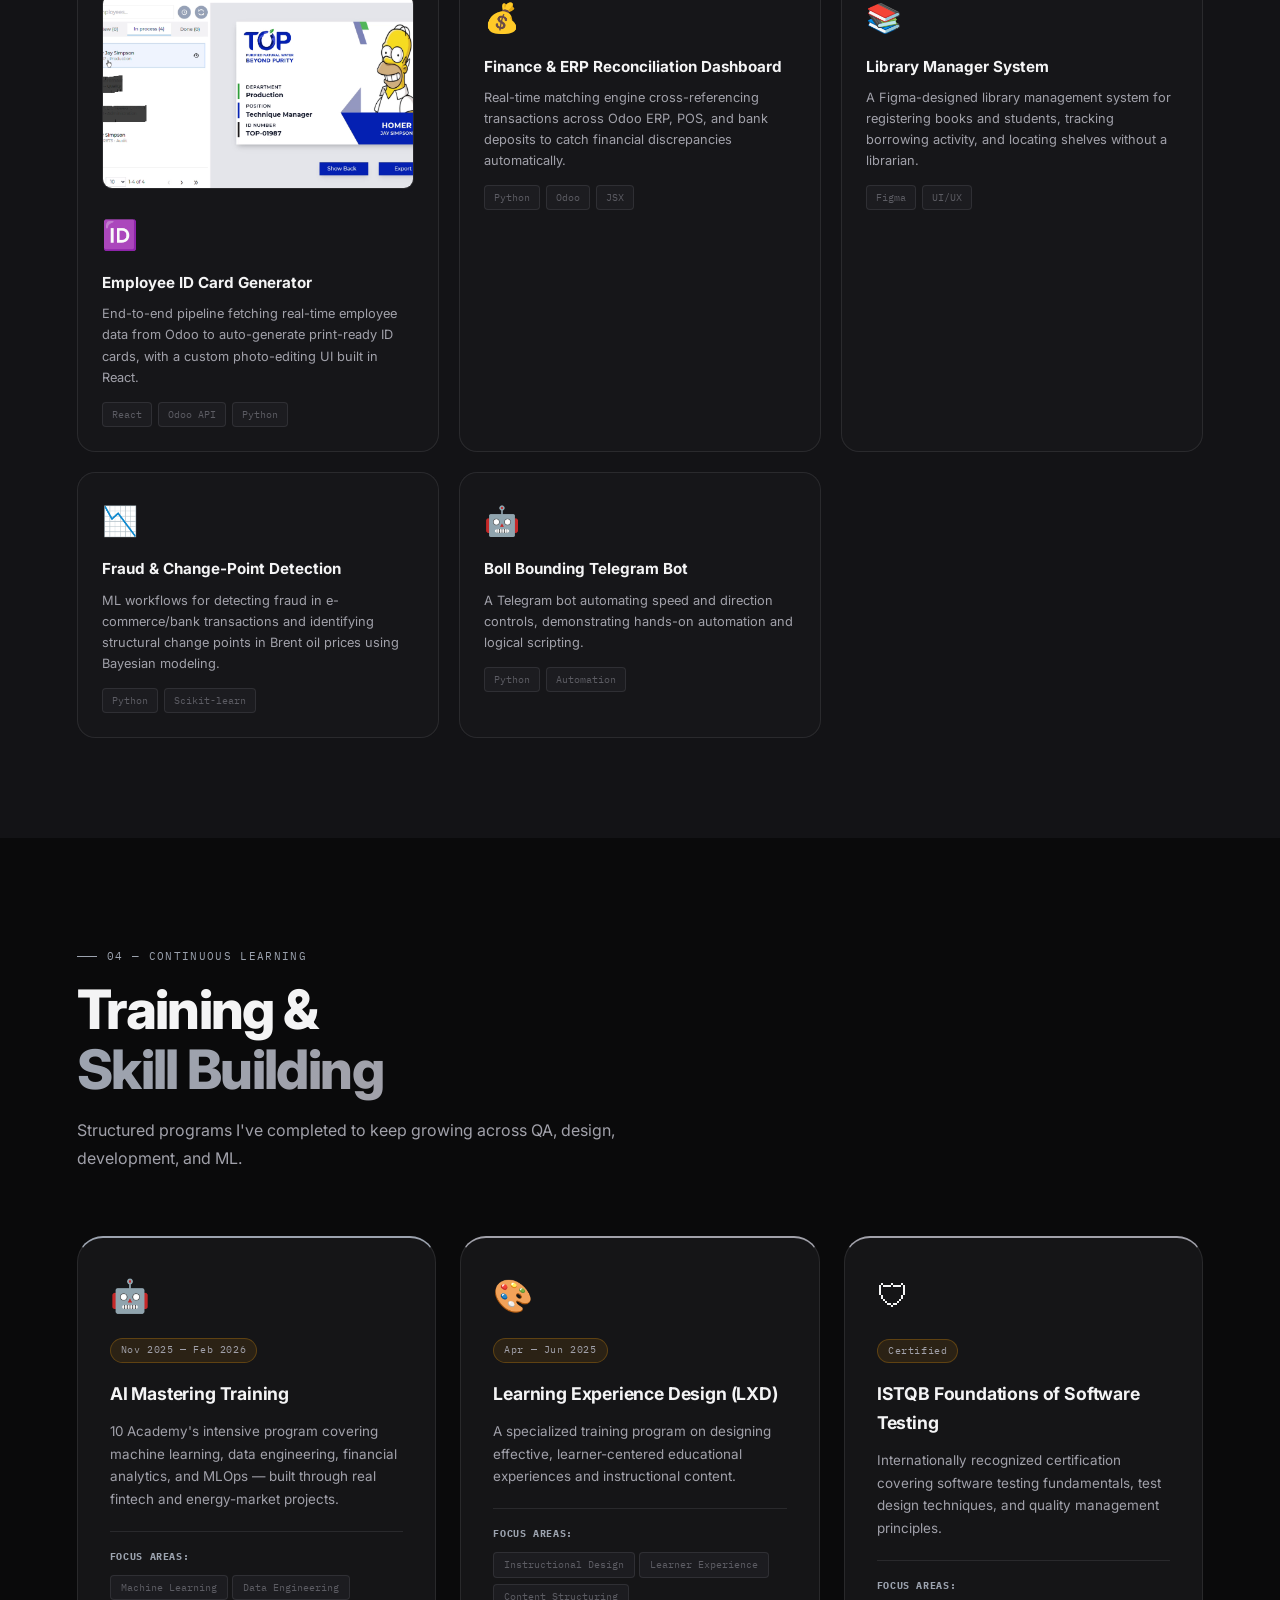
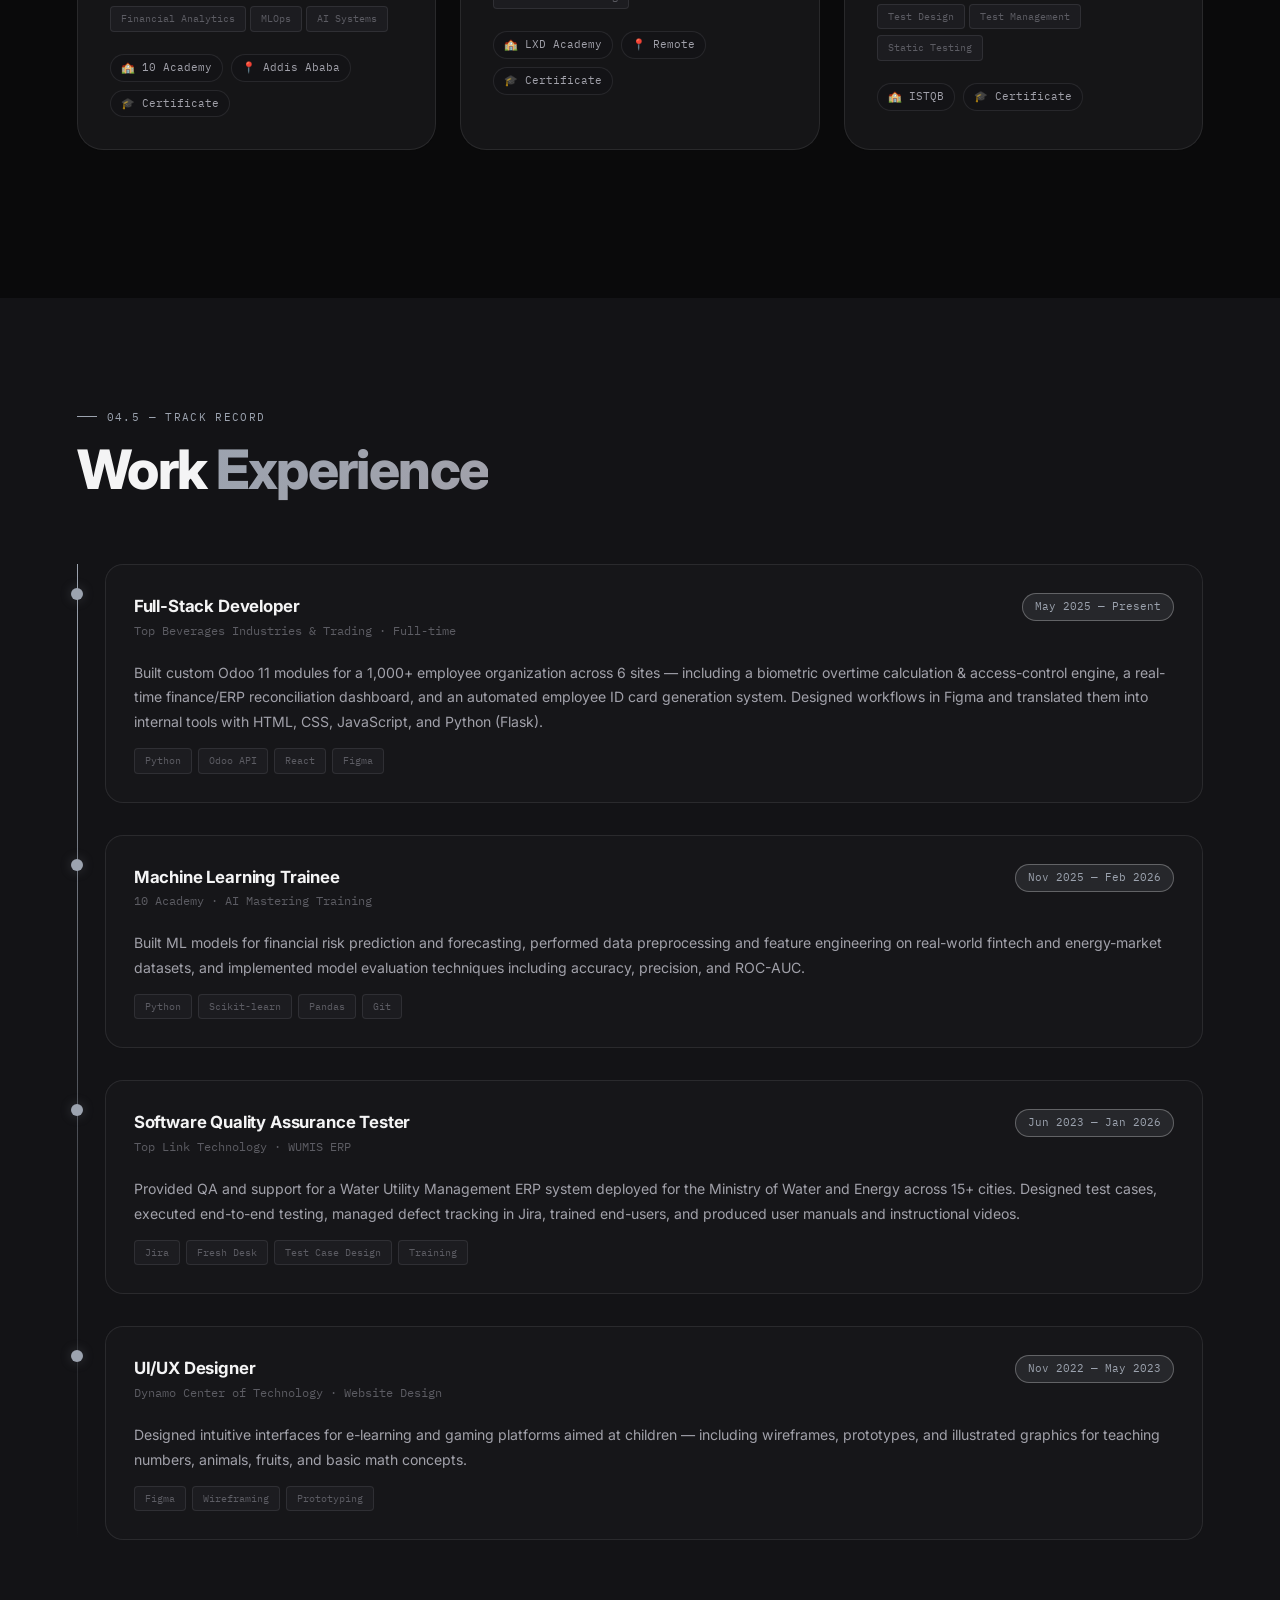
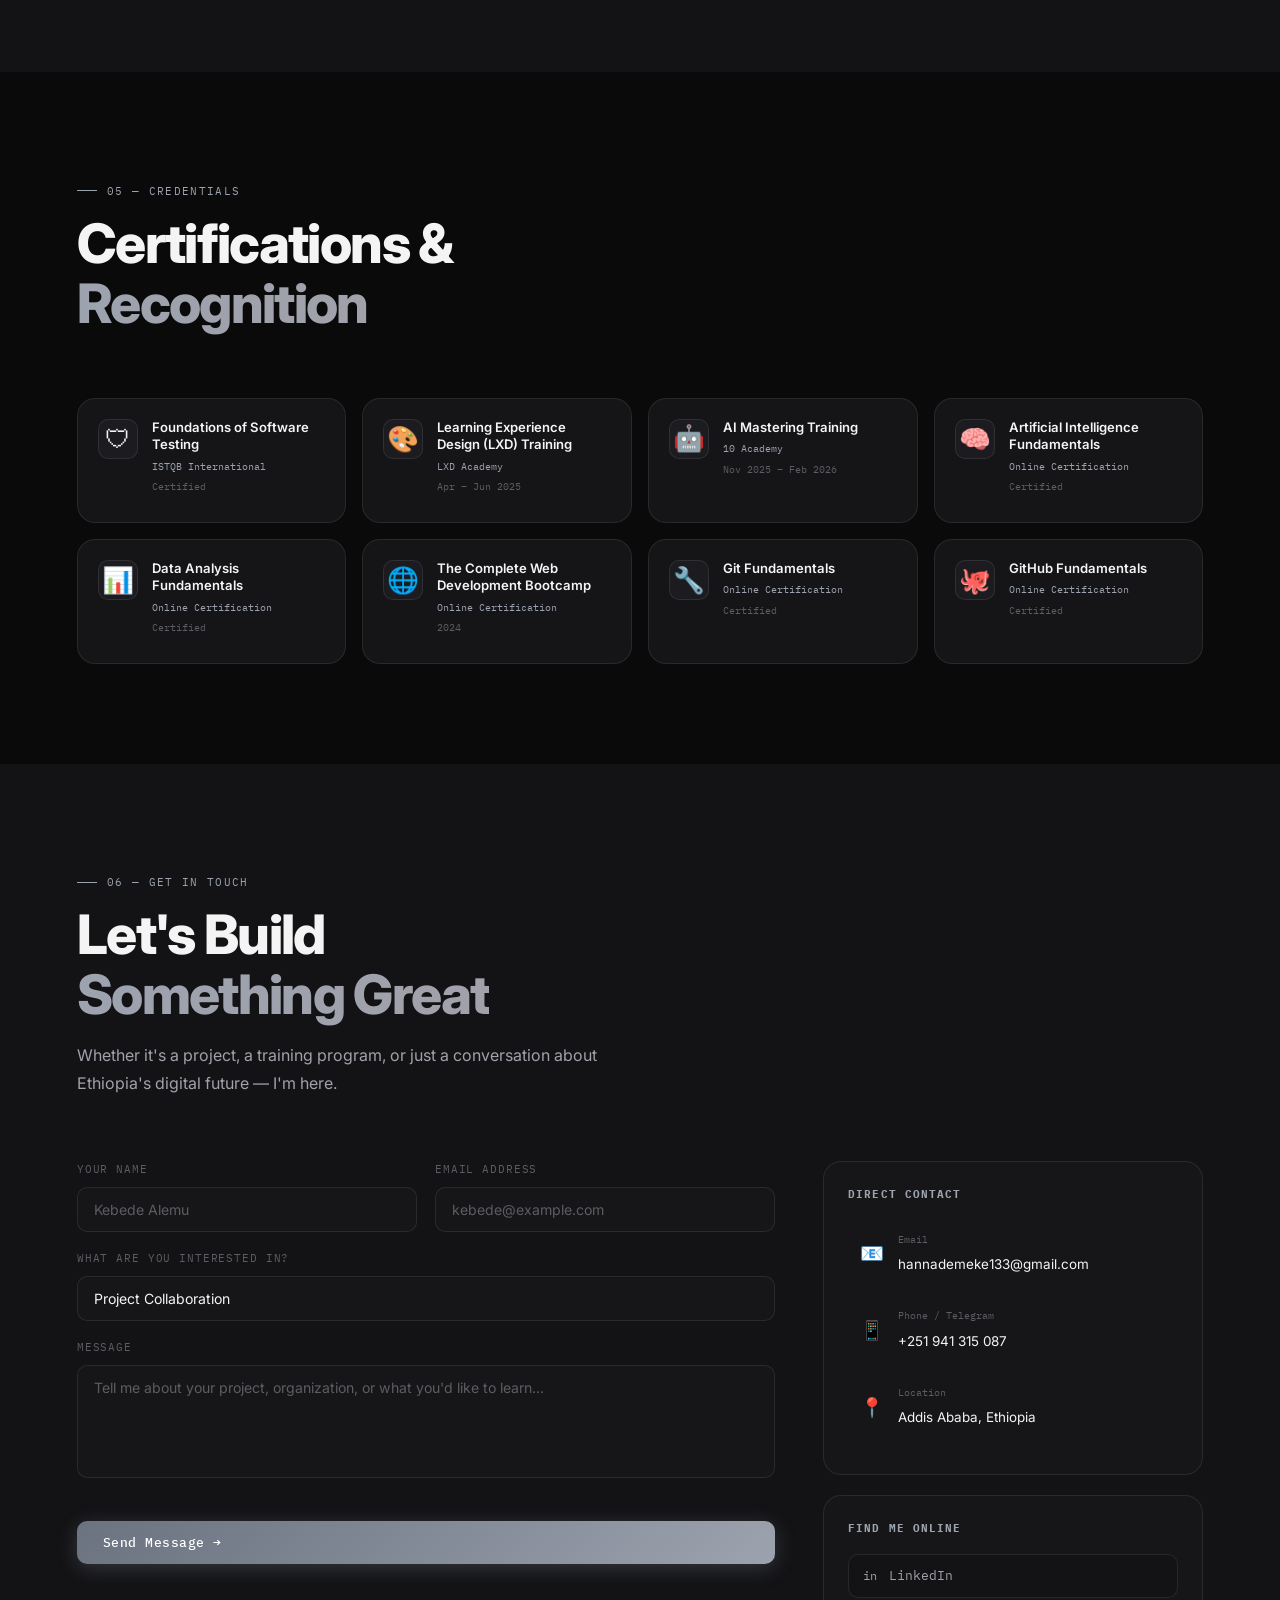
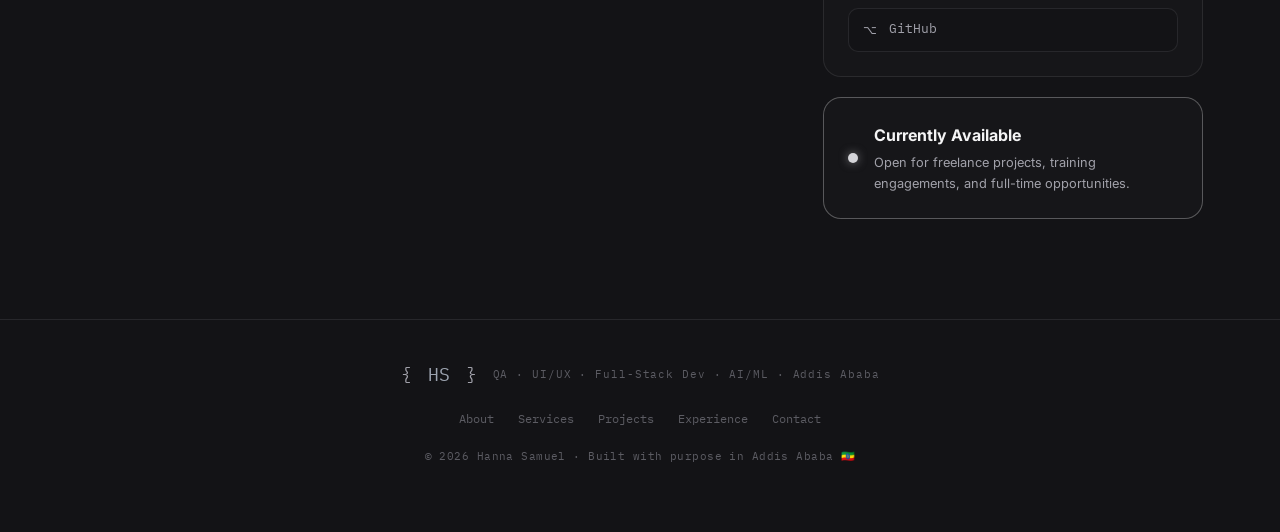
==== commit 7c2f907b: "liittel imprvement -" ====
--- a/index.html
+++ b/index.html
@@ -397,7 +397,6 @@
           <div class="pf-visual pf-visual-1">
             <div class="pf-slideshow">
               <img class="pf-slide-a" src="OT_all_over.png" alt="Overtime records list in the custom Odoo OT module, with the OT Management menu open">
-              <img class="pf-slide-b " src="OT_finger_print_fetch.png" alt="Quick Import dialog for uploading biometric .dat fingerprint files to compute overtime">
             </div>
           </div>
           <div class="pf-info">
@@ -468,7 +467,6 @@
           <div class="pf-visual pf-visual-3">
             <div class="pf-slideshow">
               <img class="pf-slide-a" src="WUMIS_intefarface.png" alt="WUMIS ERP login screen with Ministry of Water and Energy branding">
-              <img class="pf-slide-b" src="WUMIS_interface.png" alt="WUMIS ERP dashboard sidebar showing HR, Finance, Billing, and Asset Management modules">
             </div>
           </div>
           <div class="pf-info">
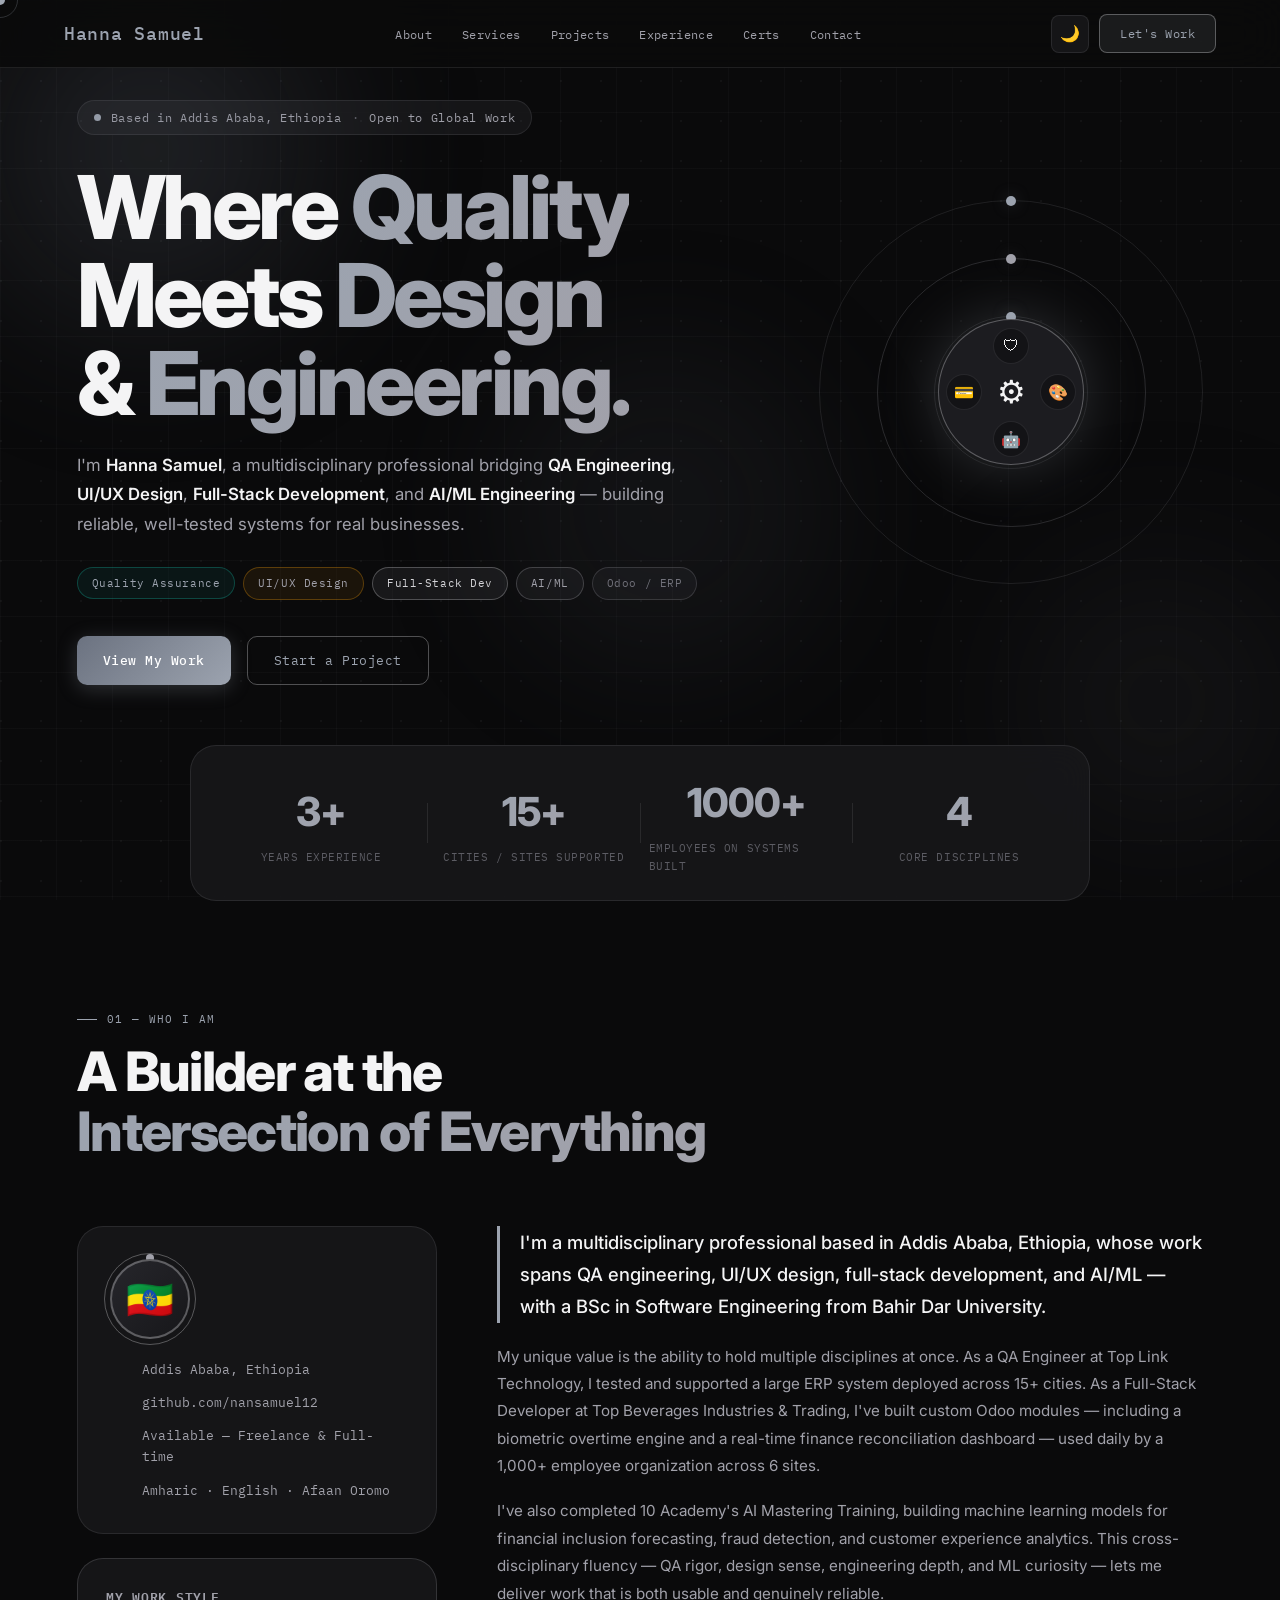
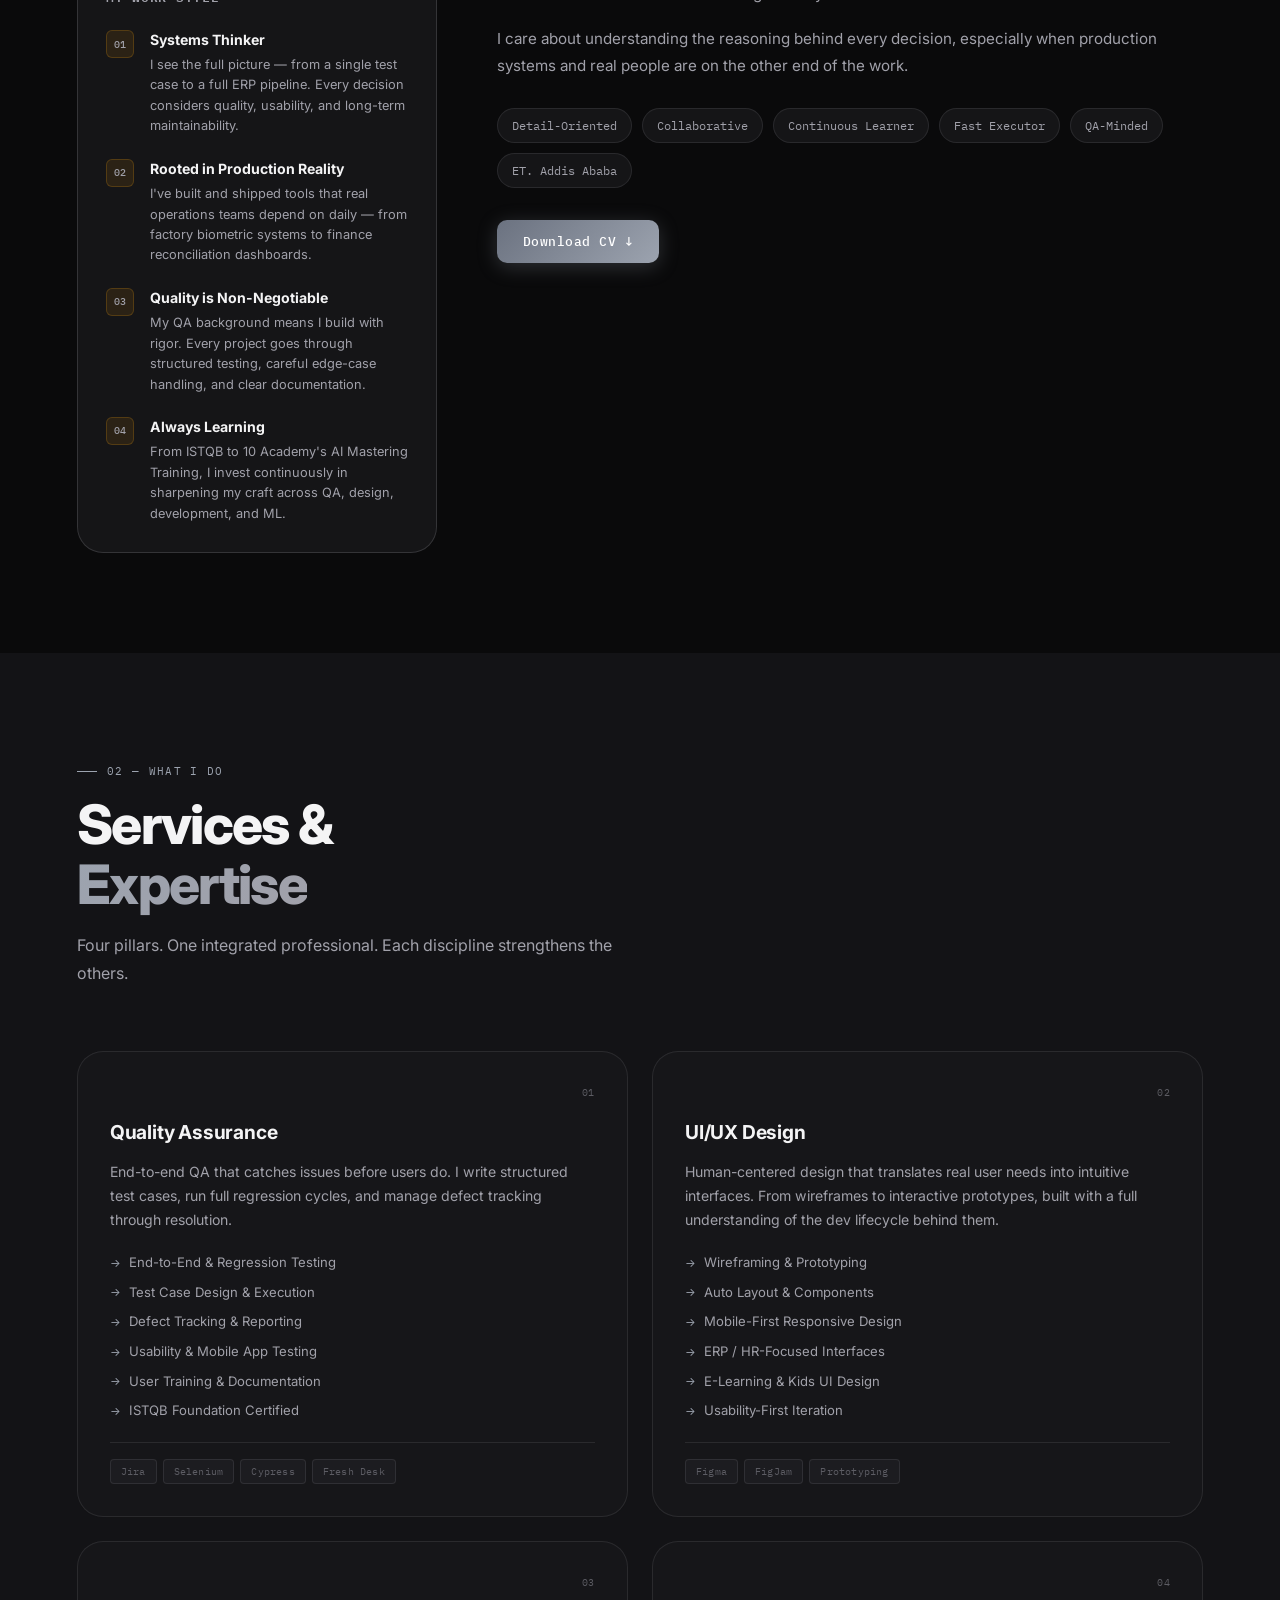
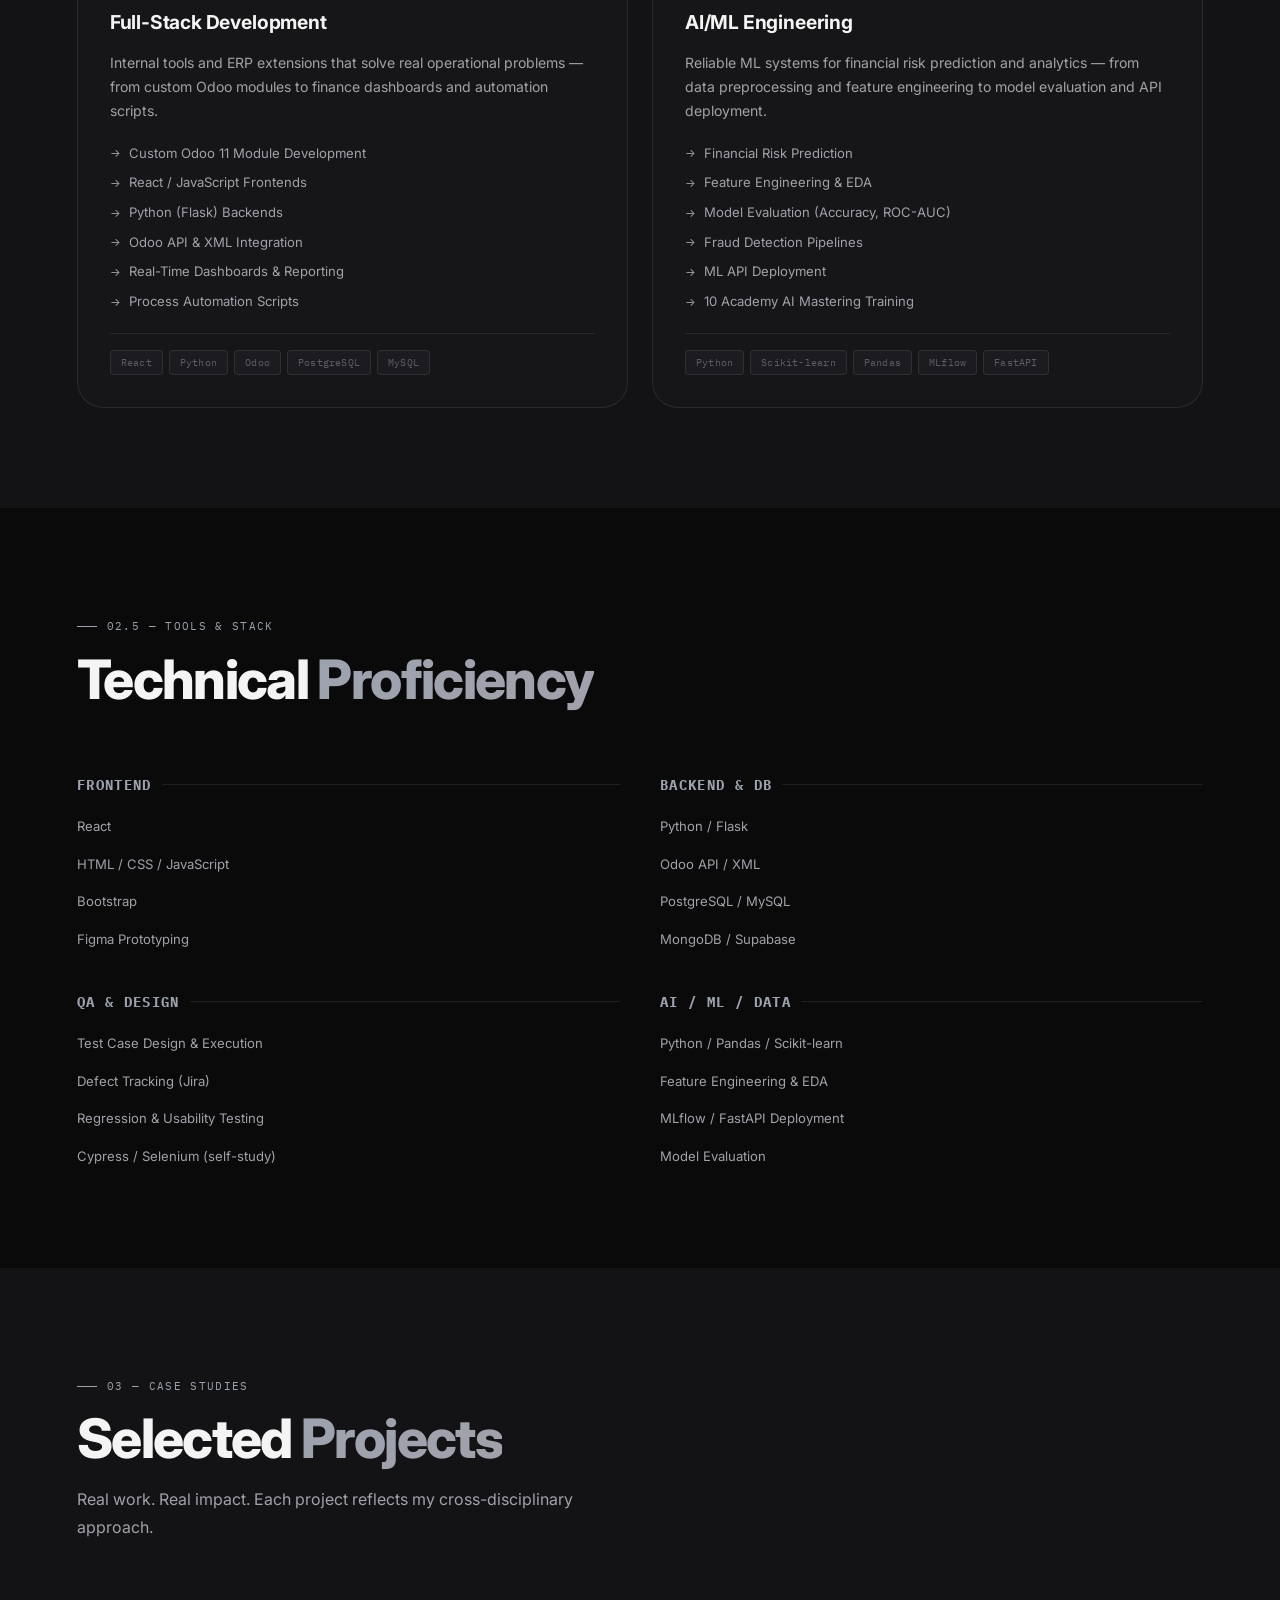
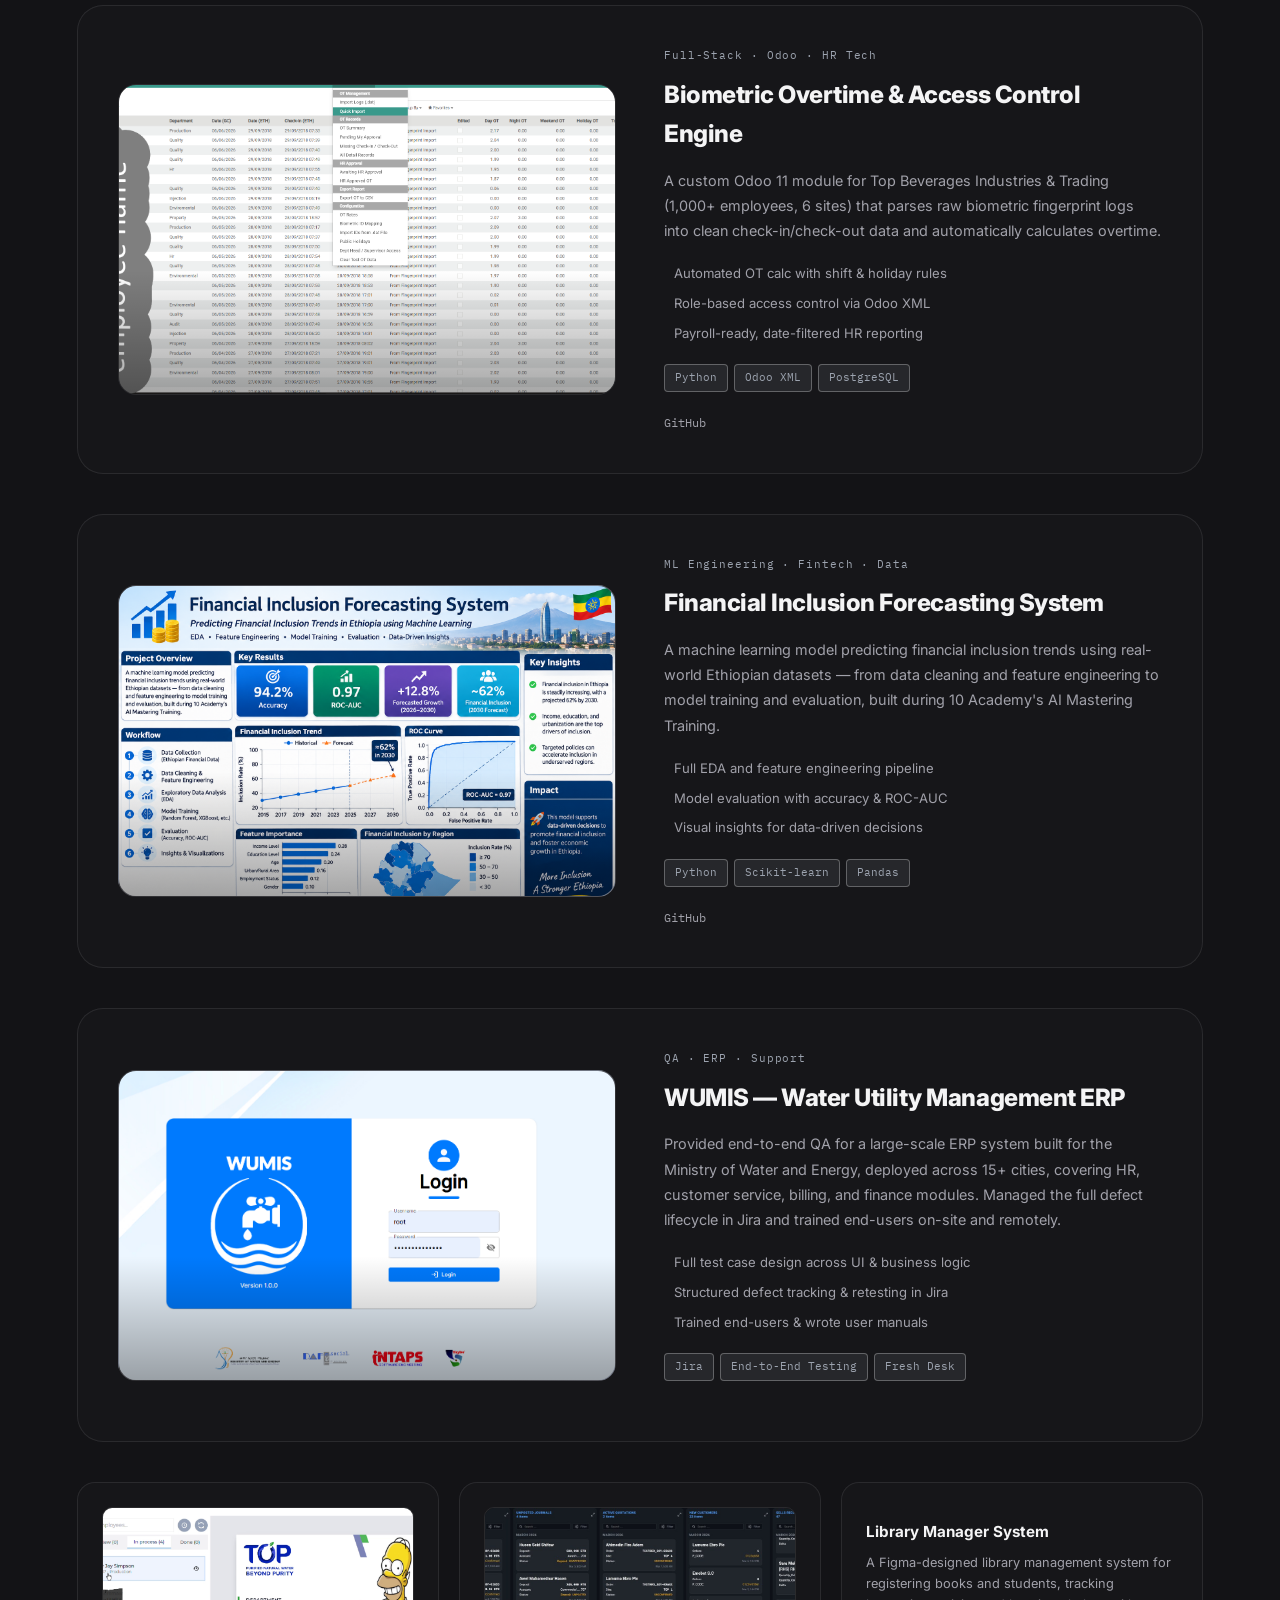
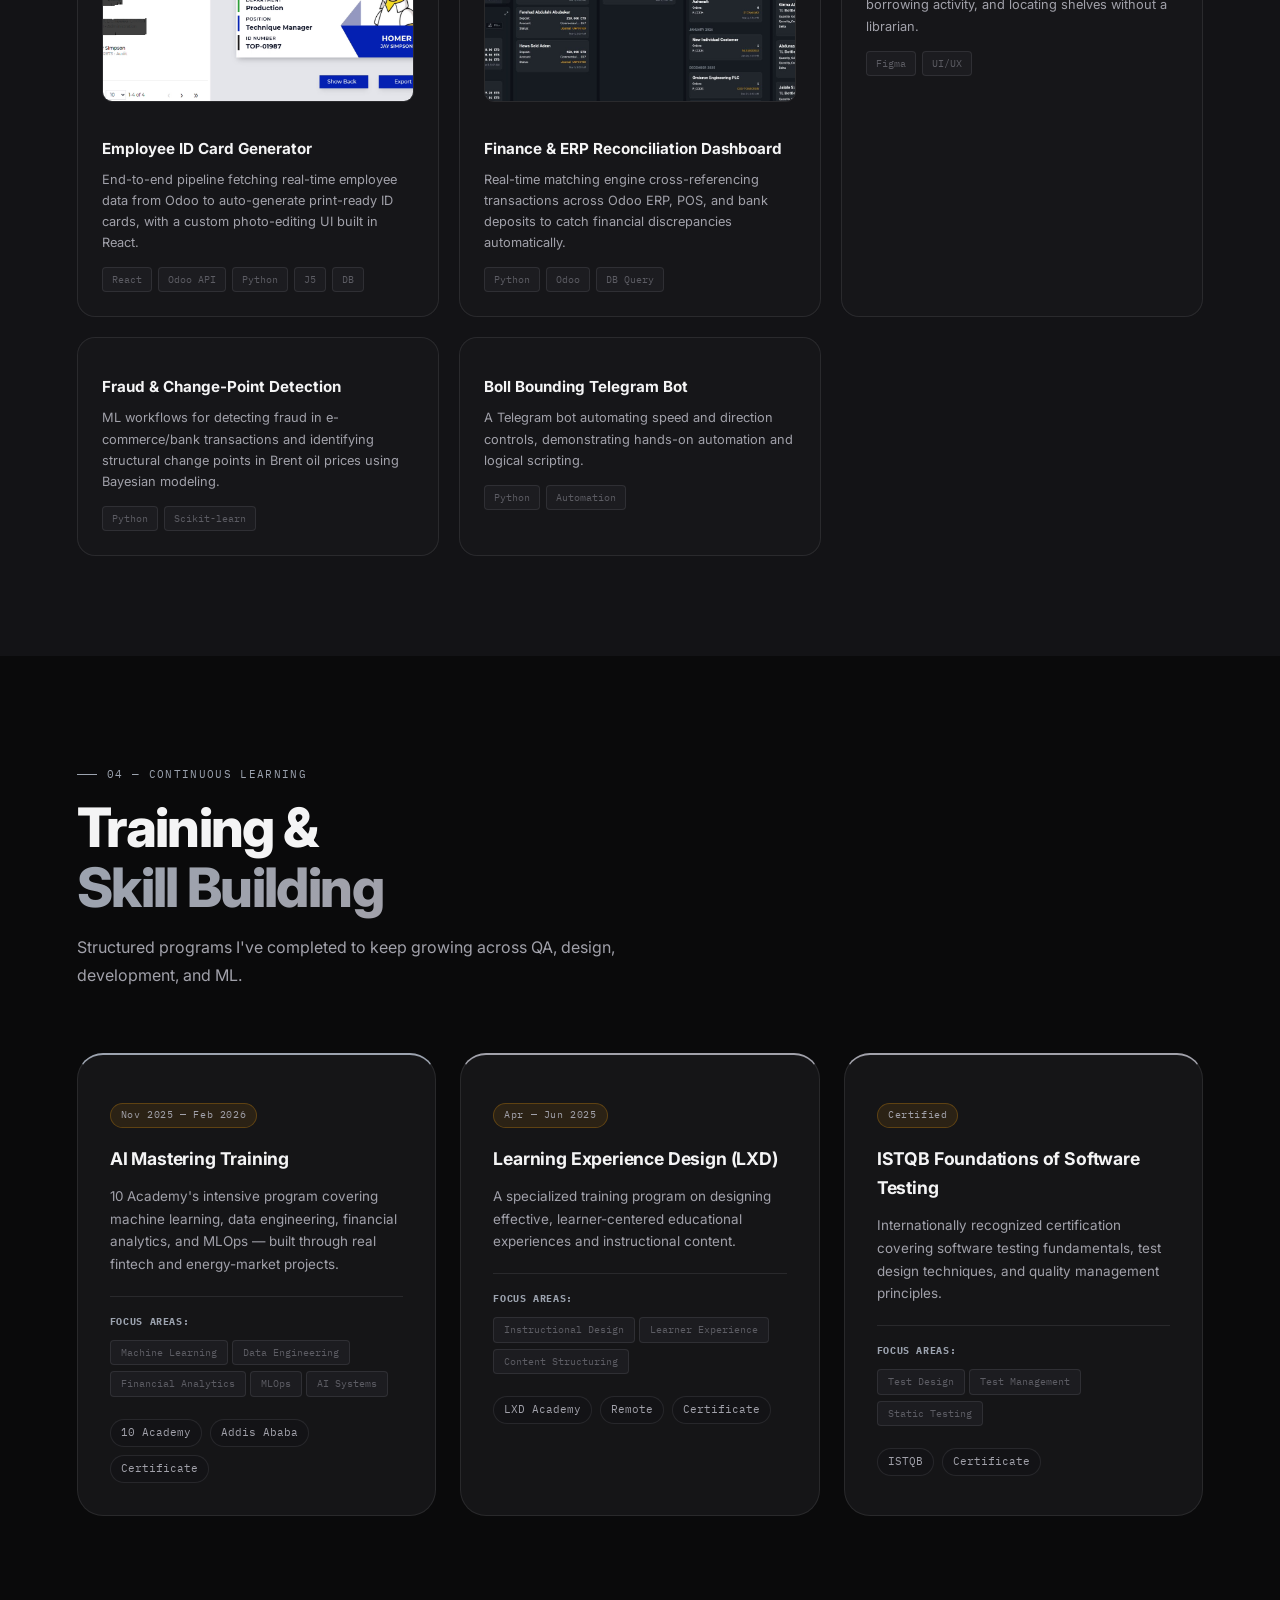
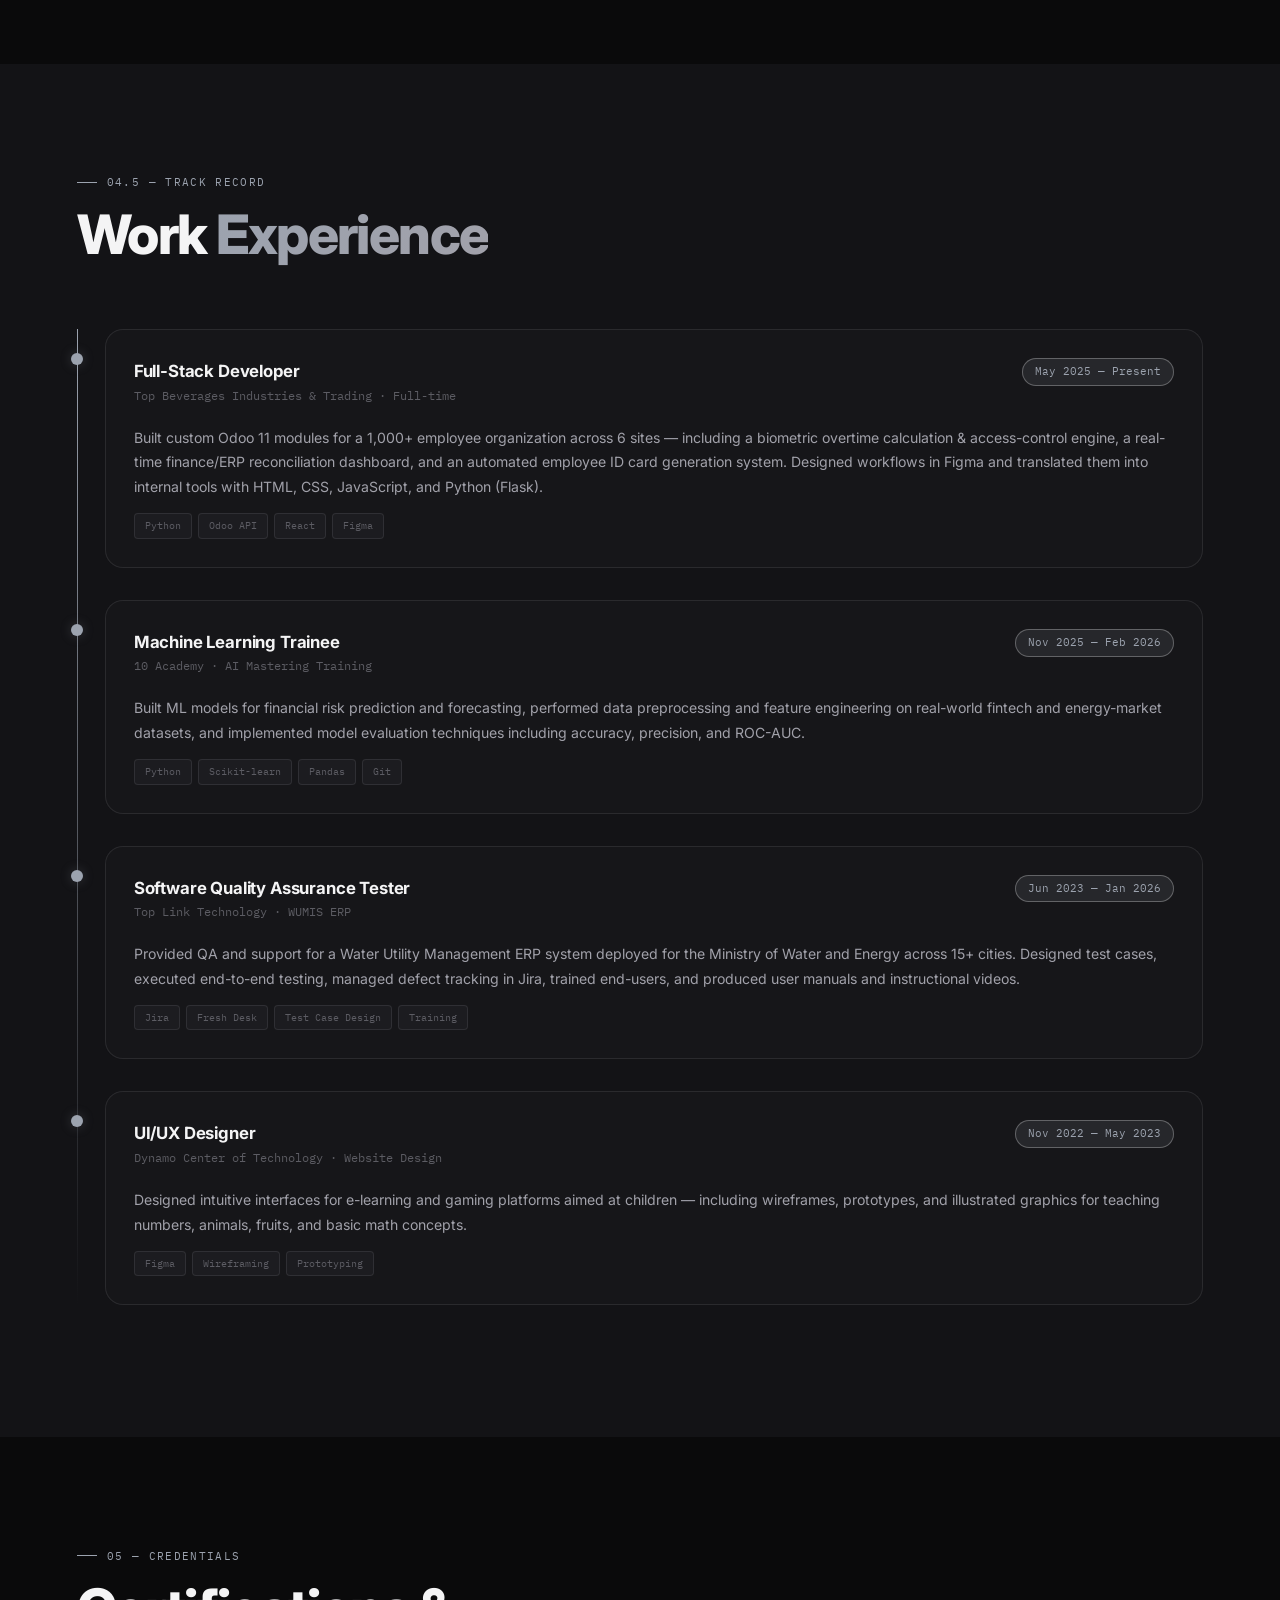
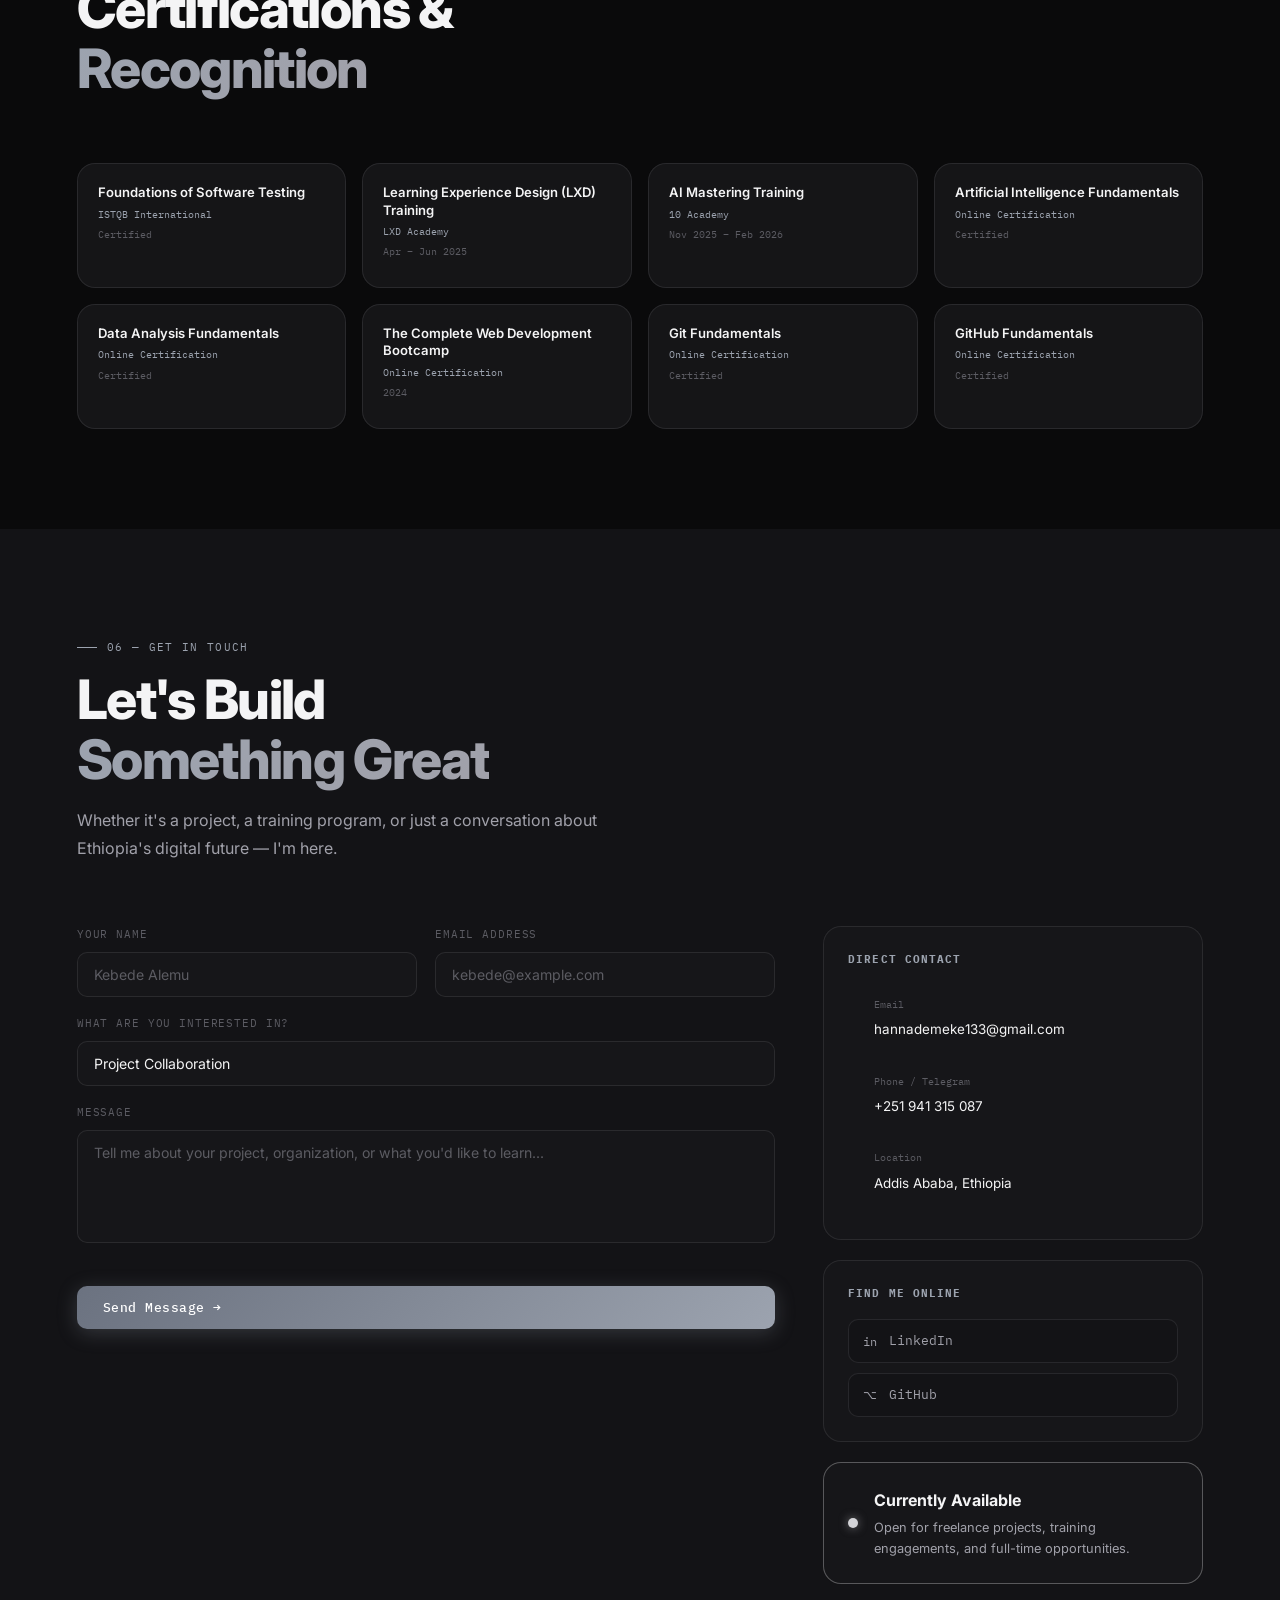
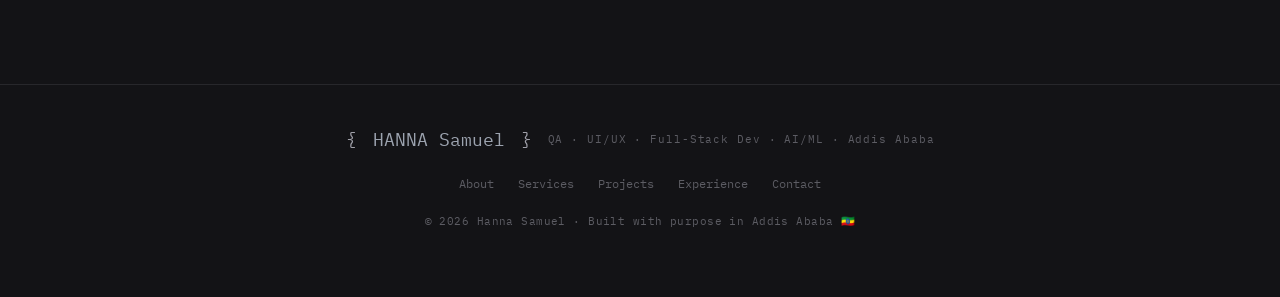
==== commit a7c4dfe5: "chnages" ====
--- a/index.html
+++ b/index.html
@@ -29,7 +29,7 @@
   <!-- ═══ NAV ═══ -->
   <nav id="navbar">
     <a href="#hero" class="nav-logo">
-      <span class="logo-bracket">{</span>HS<span class="logo-bracket">}</span>
+      <span class="logo-bracket"></span>Hanna Samuel<span class="logo-bracket"></span>
     </a>
     <ul class="nav-links" id="navLinks">
       <li><a href="#about" data-label="01">About</a></li>
@@ -44,7 +44,7 @@
         <span class="theme-icon-dark">🌙</span>
         <span class="theme-icon-light">☀️</span>
       </button>
-      <a href="#contact" class="nav-cta">Let's Work →</a>
+      <a href="#contact" class="nav-cta">Let's Work </a>
       <button class="hamburger" id="hamburger" aria-label="Menu">
         <span></span><span></span><span></span>
       </button>
@@ -107,7 +107,7 @@
 
         <div class="hero-cta-row">
           <a href="#projects" class="btn-primary">View My Work</a>
-          <a href="#contact" class="btn-ghost">Start a Project →</a>
+          <a href="#contact" class="btn-ghost">Start a Project</a>
         </div>
       </div>
 
@@ -152,10 +152,10 @@
               <div class="avatar-ring"></div>
             </div>
             <div class="about-quick">
-              <div class="aq-item"><span class="aq-icon">📍</span><span>Addis Ababa, Ethiopia</span></div>
-              <div class="aq-item"><span class="aq-icon">🌐</span><span>github.com/nansamuel12</span></div>
-              <div class="aq-item"><span class="aq-icon">🟢</span><span>Available — Freelance &amp; Full-time</span></div>
-              <div class="aq-item"><span class="aq-icon">🗣</span><span>Amharic · English · Afaan Oromo</span></div>
+              <div class="aq-item"><span class="aq-icon"></span><span>Addis Ababa, Ethiopia</span></div>
+              <div class="aq-item"><span class="aq-icon"></span><span>github.com/nansamuel12</span></div>
+              <div class="aq-item"><span class="aq-icon"></span><span>Available — Freelance &amp; Full-time</span></div>
+              <div class="aq-item"><span class="aq-icon"></span><span>Amharic · English · Afaan Oromo</span></div>
             </div>
           </div>
 
@@ -201,12 +201,12 @@
           <p class="about-body">I care about understanding the reasoning behind every decision, especially when production systems and real people are on the other end of the work.</p>
 
           <div class="about-values">
-            <div class="av-tag">🎯 Detail-Oriented</div>
-            <div class="av-tag">🤝 Collaborative</div>
-            <div class="av-tag">📚 Continuous Learner</div>
-            <div class="av-tag">⚡ Fast Executor</div>
-            <div class="av-tag">🧪 QA-Minded</div>
-            <div class="av-tag">🇪🇹 Addis Ababa</div>
+            <div class="av-tag"> Detail-Oriented</div>
+            <div class="av-tag"> Collaborative</div>
+            <div class="av-tag"> Continuous Learner</div>
+            <div class="av-tag"> Fast Executor</div>
+            <div class="av-tag">QA-Minded</div>
+            <div class="av-tag">ET. Addis Ababa</div>
           </div>
 
           <div class="cv-dl-wrap" style="margin-top:32px">
@@ -249,7 +249,7 @@
         <!-- QA -->
         <div class="service-card sc-qa">
           <div class="sc-header">
-            <div class="sc-icon">🛡</div>
+            <div class="sc-icon"></div>
             <span class="sc-num">01</span>
           </div>
           <h3 class="sc-title">Quality Assurance</h3>
@@ -270,7 +270,7 @@
         <!-- UX -->
         <div class="service-card sc-ux">
           <div class="sc-header">
-            <div class="sc-icon">🎨</div>
+            <div class="sc-icon"></div>
             <span class="sc-num">02</span>
           </div>
           <h3 class="sc-title">UI/UX Design</h3>
@@ -291,7 +291,7 @@
         <!-- Web Dev -->
         <div class="service-card sc-dev">
           <div class="sc-header">
-            <div class="sc-icon">💻</div>
+            <div class="sc-icon"></div>
             <span class="sc-num">03</span>
           </div>
           <h3 class="sc-title">Full-Stack Development</h3>
@@ -312,7 +312,7 @@
         <!-- AI/ML Fintech -->
         <div class="service-card sc-ai">
           <div class="sc-header">
-            <div class="sc-icon">🤖</div>
+            <div class="sc-icon"></div>
             <span class="sc-num">04</span>
           </div>
           <h3 class="sc-title">AI/ML Engineering</h3>
@@ -345,37 +345,37 @@
         <div class="skills-col">
           <h4 class="sk-cat">Frontend</h4>
           <div class="sk-bars">
-            <div class="sk-row"><span>React</span><div class="sk-track"><div class="sk-fill" data-w="85"></div></div></div>
-            <div class="sk-row"><span>HTML / CSS / JavaScript</span><div class="sk-track"><div class="sk-fill" data-w="92"></div></div></div>
-            <div class="sk-row"><span>Bootstrap</span><div class="sk-track"><div class="sk-fill" data-w="85"></div></div></div>
-            <div class="sk-row"><span>Figma Prototyping</span><div class="sk-track"><div class="sk-fill" data-w="88"></div></div></div>
+            <div class="sk-row"><span>React</span></div>
+            <div class="sk-row"><span>HTML / CSS / JavaScript</span></div>
+            <div class="sk-row"><span>Bootstrap</span></div>
+            <div class="sk-row"><span>Figma Prototyping</span></div>
           </div>
         </div>
         <div class="skills-col">
           <h4 class="sk-cat">Backend &amp; DB</h4>
           <div class="sk-bars">
-            <div class="sk-row"><span>Python / Flask</span><div class="sk-track"><div class="sk-fill" data-w="82"></div></div></div>
-            <div class="sk-row"><span>Odoo API / XML</span><div class="sk-track"><div class="sk-fill" data-w="88"></div></div></div>
-            <div class="sk-row"><span>PostgreSQL / MySQL</span><div class="sk-track"><div class="sk-fill" data-w="80"></div></div></div>
-            <div class="sk-row"><span>MongoDB / Supabase</span><div class="sk-track"><div class="sk-fill" data-w="72"></div></div></div>
+            <div class="sk-row"><span>Python / Flask</span></div>
+            <div class="sk-row"><span>Odoo API / XML</span></div>
+            <div class="sk-row"><span>PostgreSQL / MySQL</span></div>
+            <div class="sk-row"><span>MongoDB / Supabase</span></div>
           </div>
         </div>
         <div class="skills-col">
           <h4 class="sk-cat">QA &amp; Design</h4>
           <div class="sk-bars">
-            <div class="sk-row"><span>Test Case Design &amp; Execution</span><div class="sk-track"><div class="sk-fill" data-w="92"></div></div></div>
-            <div class="sk-row"><span>Defect Tracking (Jira)</span><div class="sk-track"><div class="sk-fill" data-w="90"></div></div></div>
-            <div class="sk-row"><span>Regression &amp; Usability Testing</span><div class="sk-track"><div class="sk-fill" data-w="85"></div></div></div>
-            <div class="sk-row"><span>Cypress / Selenium (self-study)</span><div class="sk-track"><div class="sk-fill" data-w="60"></div></div></div>
+            <div class="sk-row"><span>Test Case Design &amp; Execution</span></div>
+            <div class="sk-row"><span>Defect Tracking (Jira)</span></div>
+            <div class="sk-row"><span>Regression &amp; Usability Testing</span></div>
+            <div class="sk-row"><span>Cypress / Selenium (self-study)</span></div>
           </div>
         </div>
         <div class="skills-col">
           <h4 class="sk-cat">AI / ML / Data</h4>
           <div class="sk-bars">
-            <div class="sk-row"><span>Python / Pandas / Scikit-learn</span><div class="sk-track"><div class="sk-fill" data-w="80"></div></div></div>
-            <div class="sk-row"><span>Feature Engineering &amp; EDA</span><div class="sk-track"><div class="sk-fill" data-w="78"></div></div></div>
-            <div class="sk-row"><span>MLflow / FastAPI Deployment</span><div class="sk-track"><div class="sk-fill" data-w="70"></div></div></div>
-            <div class="sk-row"><span>Model Evaluation</span><div class="sk-track"><div class="sk-fill" data-w="75"></div></div></div>
+            <div class="sk-row"><span>Python / Pandas / Scikit-learn</span></div>
+            <div class="sk-row"><span>Feature Engineering &amp; EDA</span></div>
+            <div class="sk-row"><span>MLflow / FastAPI Deployment</span></div>
+            <div class="sk-row"><span>Model Evaluation</span></div>
           </div>
         </div>
       </div>
@@ -394,7 +394,7 @@
       <div class="projects-list">
 
         <div class="project-feature reveal">
-          <div class="pf-visual pf-visual-1">
+          <div class="pf-visual pf-visual-">
             <div class="pf-slideshow">
               <img class="pf-slide-a" src="OT_all_over.png" alt="Overtime records list in the custom Odoo OT module, with the OT Management menu open">
             </div>
@@ -404,46 +404,24 @@
             <h3 class="pf-title">Biometric Overtime &amp; Access Control Engine</h3>
             <p class="pf-desc">A custom Odoo 11 module for Top Beverages Industries &amp; Trading (1,000+ employees, 6 sites) that parses raw biometric fingerprint logs into clean check-in/check-out data and automatically calculates overtime.</p>
             <div class="pf-highlights">
-              <div class="pf-hl"><span>⏱</span><span>Automated OT calc with shift &amp; holiday rules</span></div>
-              <div class="pf-hl"><span>🔐</span><span>Role-based access control via Odoo XML</span></div>
-              <div class="pf-hl"><span>📊</span><span>Payroll-ready, date-filtered HR reporting</span></div>
+              <div class="pf-hl"><span></span><span>Automated OT calc with shift &amp; holiday rules</span></div>
+              <div class="pf-hl"><span></span><span>Role-based access control via Odoo XML</span></div>
+              <div class="pf-hl"><span></span><span>Payroll-ready, date-filtered HR reporting</span></div>
             </div>
             <div class="pf-stack">
               <span>Python</span><span>Odoo XML</span><span>PostgreSQL</span>
             </div>
             <div class="pf-links">
-              <a href="https://github.com/nansamuel12" target="_blank" class="btn-link">GitHub ↗</a>
-            </div>
-          </div>
-        </div>
-
-        <div class="project-feature pf-reverse reveal">
-          <div class="pf-visual pf-visual-2">
-            <svg class="pf-chart" viewBox="0 0 400 250" xmlns="http://www.w3.org/2000/svg" role="img" aria-label="Rising financial inclusion forecast line chart">
-              <defs>
-                <linearGradient id="fcArea" x1="0" y1="0" x2="0" y2="1">
-                  <stop offset="0%" stop-color="#a1a1aa" stop-opacity="0.35"/>
-                  <stop offset="100%" stop-color="#a1a1aa" stop-opacity="0"/>
-                </linearGradient>
-              </defs>
-              <g stroke="#ffffff" stroke-opacity="0.08" stroke-width="1">
-                <line x1="0" y1="50" x2="400" y2="50"/>
-                <line x1="0" y1="100" x2="400" y2="100"/>
-                <line x1="0" y1="150" x2="400" y2="150"/>
-                <line x1="0" y1="200" x2="400" y2="200"/>
-              </g>
-              <path d="M0,200 L50,185 L100,160 L150,170 L200,130 L250,110 L300,90 L400,60 L400,250 L0,250 Z" fill="url(#fcArea)"/>
-              <polyline points="0,200 50,185 100,160 150,170 200,130 250,110 300,90" fill="none" stroke="#e4e4e7" stroke-width="2.5" stroke-linecap="round" stroke-linejoin="round"/>
-              <polyline points="300,90 400,60" fill="none" stroke="#e4e4e7" stroke-width="2.5" stroke-linecap="round" stroke-linejoin="round" stroke-dasharray="6 6" opacity="0.75"/>
-              <g fill="#f4f4f5">
-                <circle cx="0" cy="200" r="3.5"/>
-                <circle cx="100" cy="160" r="3.5"/>
-                <circle cx="200" cy="130" r="3.5"/>
-                <circle cx="300" cy="90" r="4" stroke="#a1a1aa" stroke-width="2"/>
-              </g>
-              <text x="14" y="26" fill="#e4e4e7" font-family="Helvetica, Arial, sans-serif" font-size="13" font-weight="700">Financial Inclusion Index</text>
-              <text x="304" y="86" fill="#a1a1aa" font-family="Helvetica, Arial, sans-serif" font-size="10">forecast →</text>
-            </svg>
+              <a href="https://github.com/nansamuel12" target="_blank" class="btn-link">GitHub</a>
+            </div>
+          </div>
+        </div>
+
+        <div class="project-feature reveal">
+           <div class="pf-visual pf-visual-3">
+            <div class="pf-slideshow">
+              <img class="pf-slide-a" src="Ethiopia Financial Forecast Dashboard.png" alt="Overtime records list in the custom Odoo OT module, with the OT Management menu open">
+            </div>
           </div>
           <div class="pf-info">
             <span class="pf-cat">ML Engineering · Fintech · Data</span>
@@ -458,7 +436,7 @@
               <span>Python</span><span>Scikit-learn</span><span>Pandas</span>
             </div>
             <div class="pf-links">
-              <a href="https://github.com/nansamuel12/Forecasting-Financial_ethiopian" target="_blank" class="btn-link">GitHub ↗</a>
+              <a href="https://github.com/nansamuel12/Forecasting-Financial_ethiopian" target="_blank" class="btn-link">GitHub</a>
             </div>
           </div>
         </div>
@@ -474,9 +452,9 @@
             <h3 class="pf-title">WUMIS — Water Utility Management ERP</h3>
             <p class="pf-desc">Provided end-to-end QA for a large-scale ERP system built for the Ministry of Water and Energy, deployed across 15+ cities, covering HR, customer service, billing, and finance modules. Managed the full defect lifecycle in Jira and trained end-users on-site and remotely.</p>
             <div class="pf-highlights">
-              <div class="pf-hl"><span>🧪</span><span>Full test case design across UI &amp; business logic</span></div>
-              <div class="pf-hl"><span>🐛</span><span>Structured defect tracking &amp; retesting in Jira</span></div>
-              <div class="pf-hl"><span>🎓</span><span>Trained end-users &amp; wrote user manuals</span></div>
+              <div class="pf-hl"><span></span><span>Full test case design across UI &amp; business logic</span></div>
+              <div class="pf-hl"><span></span><span>Structured defect tracking &amp; retesting in Jira</span></div>
+              <div class="pf-hl"><span></span><span>Trained end-users &amp; wrote user manuals</span></div>
             </div>
             <div class="pf-stack">
               <span>Jira</span><span>End-to-End Testing</span><span>Fresh Desk</span>
@@ -490,31 +468,32 @@
       <div class="mini-projects reveal">
         <div class="mp-card">
           <img class="mp-thumb" src="ID_interfase.png" alt="Employee ID card generator interface showing a generated ID card with department, position, and ID number">
-          <span class="mp-icon">🆔</span>
+          <span class="mp-icon"></span>
           <h4>Employee ID Card Generator</h4>
           <p>End-to-end pipeline fetching real-time employee data from Odoo to auto-generate print-ready ID cards, with a custom photo-editing UI built in React.</p>
-          <div class="mp-tags"><span>React</span><span>Odoo API</span><span>Python</span></div>
+          <div class="mp-tags"><span>React</span><span>Odoo API</span><span>Python</span><span>J5</span><span>DB</span></span></div>
         </div>
         <div class="mp-card">
-          <span class="mp-icon">💰</span>
+          <img class="mp-thumb" src="dashboard-03-07_10-02-30.jpg" alt="">
+          <span class="mp-icon"></span>
           <h4>Finance &amp; ERP Reconciliation Dashboard</h4>
           <p>Real-time matching engine cross-referencing transactions across Odoo ERP, POS, and bank deposits to catch financial discrepancies automatically.</p>
-          <div class="mp-tags"><span>Python</span><span>Odoo</span><span>JSX</span></div>
+          <div class="mp-tags"><span>Python</span><span>Odoo</span><span>DB Query</span></div>
         </div>
         <div class="mp-card">
-          <span class="mp-icon">📚</span>
+          <span class="mp-icon"></span>
           <h4>Library Manager System</h4>
           <p>A Figma-designed library management system for registering books and students, tracking borrowing activity, and locating shelves without a librarian.</p>
           <div class="mp-tags"><span>Figma</span><span>UI/UX</span></div>
         </div>
         <div class="mp-card">
-          <span class="mp-icon">📉</span>
+          <span class="mp-icon"></span>
           <h4>Fraud &amp; Change-Point Detection</h4>
           <p>ML workflows for detecting fraud in e-commerce/bank transactions and identifying structural change points in Brent oil prices using Bayesian modeling.</p>
           <div class="mp-tags"><span>Python</span><span>Scikit-learn</span></div>
         </div>
         <div class="mp-card">
-          <span class="mp-icon">🤖</span>
+          <span class="mp-icon"></span>
           <h4>Boll Bounding Telegram Bot</h4>
           <p>A Telegram bot automating speed and direction controls, demonstrating hands-on automation and logical scripting.</p>
           <div class="mp-tags"><span>Python</span><span>Automation</span></div>
@@ -537,7 +516,7 @@
       <div class="training-grid reveal">
 
         <div class="training-card tc-ml">
-          <div class="tc-icon">🤖</div>
+          <div class="tc-icon"></div>
           <div class="tc-badge">Nov 2025 — Feb 2026</div>
           <h3 class="tc-title">AI Mastering Training</h3>
           <p class="tc-desc">10 Academy's intensive program covering machine learning, data engineering, financial analytics, and MLOps — built through real fintech and energy-market projects.</p>
@@ -546,14 +525,14 @@
             <span>Machine Learning</span><span>Data Engineering</span><span>Financial Analytics</span><span>MLOps</span><span>AI Systems</span>
           </div>
           <div class="tc-meta">
-            <span>🏫 10 Academy</span>
-            <span>📍 Addis Ababa</span>
-            <span>🎓 Certificate</span>
+            <span>10 Academy</span>
+            <span>Addis Ababa</span>
+            <span>Certificate</span>
           </div>
         </div>
 
         <div class="training-card tc-de">
-          <div class="tc-icon">🎨</div>
+          <div class="tc-icon"></div>
           <div class="tc-badge">Apr — Jun 2025</div>
           <h3 class="tc-title">Learning Experience Design (LXD)</h3>
           <p class="tc-desc">A specialized training program on designing effective, learner-centered educational experiences and instructional content.</p>
@@ -562,14 +541,14 @@
             <span>Instructional Design</span><span>Learner Experience</span><span>Content Structuring</span>
           </div>
           <div class="tc-meta">
-            <span>🏫 LXD Academy</span>
-            <span>📍 Remote</span>
-            <span>🎓 Certificate</span>
+            <span> LXD Academy</span>
+            <span> Remote</span>
+            <span> Certificate</span>
           </div>
         </div>
 
         <div class="training-card tc-fin">
-          <div class="tc-icon">🛡</div>
+          <div class="tc-icon"></div>
           <div class="tc-badge">Certified</div>
           <h3 class="tc-title">ISTQB Foundations of Software Testing</h3>
           <p class="tc-desc">Internationally recognized certification covering software testing fundamentals, test design techniques, and quality management principles.</p>
@@ -578,8 +557,8 @@
             <span>Test Design</span><span>Test Management</span><span>Static Testing</span>
           </div>
           <div class="tc-meta">
-            <span>🏫 ISTQB</span>
-            <span>🎓 Certificate</span>
+            <span> ISTQB</span>
+            <span> Certificate</span>
           </div>
         </div>
 
@@ -663,14 +642,14 @@
         <h2 class="sec-title">Certifications &amp;<br><em>Recognition</em></h2>
       </div>
       <div class="certs-grid reveal">
-        <div class="cert-card"><div class="cert-icon">🛡</div><div class="cert-body"><div class="cert-name">Foundations of Software Testing</div><div class="cert-issuer">ISTQB International</div><div class="cert-date">Certified</div></div></div>
-        <div class="cert-card"><div class="cert-icon">🎨</div><div class="cert-body"><div class="cert-name">Learning Experience Design (LXD) Training</div><div class="cert-issuer">LXD Academy</div><div class="cert-date">Apr – Jun 2025</div></div></div>
-        <div class="cert-card"><div class="cert-icon">🤖</div><div class="cert-body"><div class="cert-name">AI Mastering Training</div><div class="cert-issuer">10 Academy</div><div class="cert-date">Nov 2025 – Feb 2026</div></div></div>
-        <div class="cert-card"><div class="cert-icon">🧠</div><div class="cert-body"><div class="cert-name">Artificial Intelligence Fundamentals</div><div class="cert-issuer">Online Certification</div><div class="cert-date">Certified</div></div></div>
-        <div class="cert-card"><div class="cert-icon">📊</div><div class="cert-body"><div class="cert-name">Data Analysis Fundamentals</div><div class="cert-issuer">Online Certification</div><div class="cert-date">Certified</div></div></div>
-        <div class="cert-card"><div class="cert-icon">🌐</div><div class="cert-body"><div class="cert-name">The Complete Web Development Bootcamp</div><div class="cert-issuer">Online Certification</div><div class="cert-date">2024</div></div></div>
-        <div class="cert-card"><div class="cert-icon">🔧</div><div class="cert-body"><div class="cert-name">Git Fundamentals</div><div class="cert-issuer">Online Certification</div><div class="cert-date">Certified</div></div></div>
-        <div class="cert-card"><div class="cert-icon">🐙</div><div class="cert-body"><div class="cert-name">GitHub Fundamentals</div><div class="cert-issuer">Online Certification</div><div class="cert-date">Certified</div></div></div>
+        <div class="cert-card"><div class="cert-body"><div class="cert-name">Foundations of Software Testing</div><div class="cert-issuer">ISTQB International</div><div class="cert-date">Certified</div></div></div>
+        <div class="cert-card"><div class="cert-body"><div class="cert-name">Learning Experience Design (LXD) Training</div><div class="cert-issuer">LXD Academy</div><div class="cert-date">Apr – Jun 2025</div></div></div>
+        <div class="cert-card"><div class="cert-body"><div class="cert-name">AI Mastering Training</div><div class="cert-issuer">10 Academy</div><div class="cert-date">Nov 2025 – Feb 2026</div></div></div>
+        <div class="cert-card"><div class="cert-body"><div class="cert-name">Artificial Intelligence Fundamentals</div><div class="cert-issuer">Online Certification</div><div class="cert-date">Certified</div></div></div>
+        <div class="cert-card"><div class="cert-body"><div class="cert-name">Data Analysis Fundamentals</div><div class="cert-issuer">Online Certification</div><div class="cert-date">Certified</div></div></div>
+        <div class="cert-card"><div class="cert-body"><div class="cert-name">The Complete Web Development Bootcamp</div><div class="cert-issuer">Online Certification</div><div class="cert-date">2024</div></div></div>
+        <div class="cert-card"><div class="cert-body"><div class="cert-name">Git Fundamentals</div><div class="cert-issuer">Online Certification</div><div class="cert-date">Certified</div></div></div>
+        <div class="cert-card"><div class="cert-body"><div class="cert-name">GitHub Fundamentals</div><div class="cert-issuer">Online Certification</div><div class="cert-date">Certified</div></div></div>
       </div>
     </div>
   </section>
@@ -721,13 +700,13 @@
           <div class="cs-block">
             <h4>Direct Contact</h4>
             <a href="mailto:hannademeke133@gmail.com" class="cs-item">
-              <span>📧</span><div><small>Email</small><span>hannademeke133@gmail.com</span></div>
+              <span></span><div><small>Email</small><span>hannademeke133@gmail.com</span></div>
             </a>
             <a href="tel:+251941315087" class="cs-item">
-              <span>📱</span><div><small>Phone / Telegram</small><span>+251 941 315 087</span></div>
+              <span></span><div><small>Phone / Telegram</small><span>+251 941 315 087</span></div>
             </a>
             <div class="cs-item">
-              <span>📍</span><div><small>Location</small><span>Addis Ababa, Ethiopia</span></div>
+              <span></span><div><small>Location</small><span>Addis Ababa, Ethiopia</span></div>
             </div>
           </div>
           <div class="cs-block">
@@ -753,7 +732,7 @@
   <footer class="footer">
     <div class="footer-inner">
       <div class="footer-logo">
-        <span class="logo-bracket">{</span>HS<span class="logo-bracket">}</span>
+        <span class="logo-bracket">{</span>HANNA Samuel<span class="logo-bracket">}</span>
         <span class="footer-tagline">QA · UI/UX · Full-Stack Dev · AI/ML · Addis Ababa</span>
       </div>
       <div class="footer-links">
@@ -764,7 +743,7 @@
         <a href="#contact">Contact</a>
       </div>
       <p class="footer-copy">© 2026 Hanna Samuel · Built with purpose in Addis Ababa 🇪🇹</p>
-      <p class="footer-visits" id="visitCounter">👁 — page views</p>
+      <p class="footer-visits" id="visitCounter"> page views</p>
     </div>
   </footer>
 
--- a/style.css
+++ b/style.css
@@ -486,6 +486,8 @@
   position: relative; z-index: 1;
 }
 .section-alt { background: var(--bg-2); }
+/* Keep the About section above the next section so the CV dropdown isn't covered */
+#about { z-index: 5; }
 .container { max-width: 1200px; margin: 0 auto; }
 .section-header { margin-bottom: 64px; }
 .sec-label {
@@ -542,7 +544,7 @@
 .cv-dl-wrap { position: relative; display: inline-block; }
 .cv-dl-menu {
   position: absolute; top: calc(100% + 10px); left: 0;
-  min-width: 280px; z-index: 40;
+  min-width: 280px; max-width: calc(100vw - 32px); z-index: 40;
   background: var(--bg-card); border: 1px solid var(--border-h);
   border-radius: var(--radius-lg); padding: 8px;
   box-shadow: var(--shadow);
@@ -1243,4 +1245,4 @@
   .hstat-div { display: none; }
   .hero-stats-bar { flex-direction: column; gap: 12px; }
   .certs-grid { grid-template-columns: 1fr; }
-}
+}
